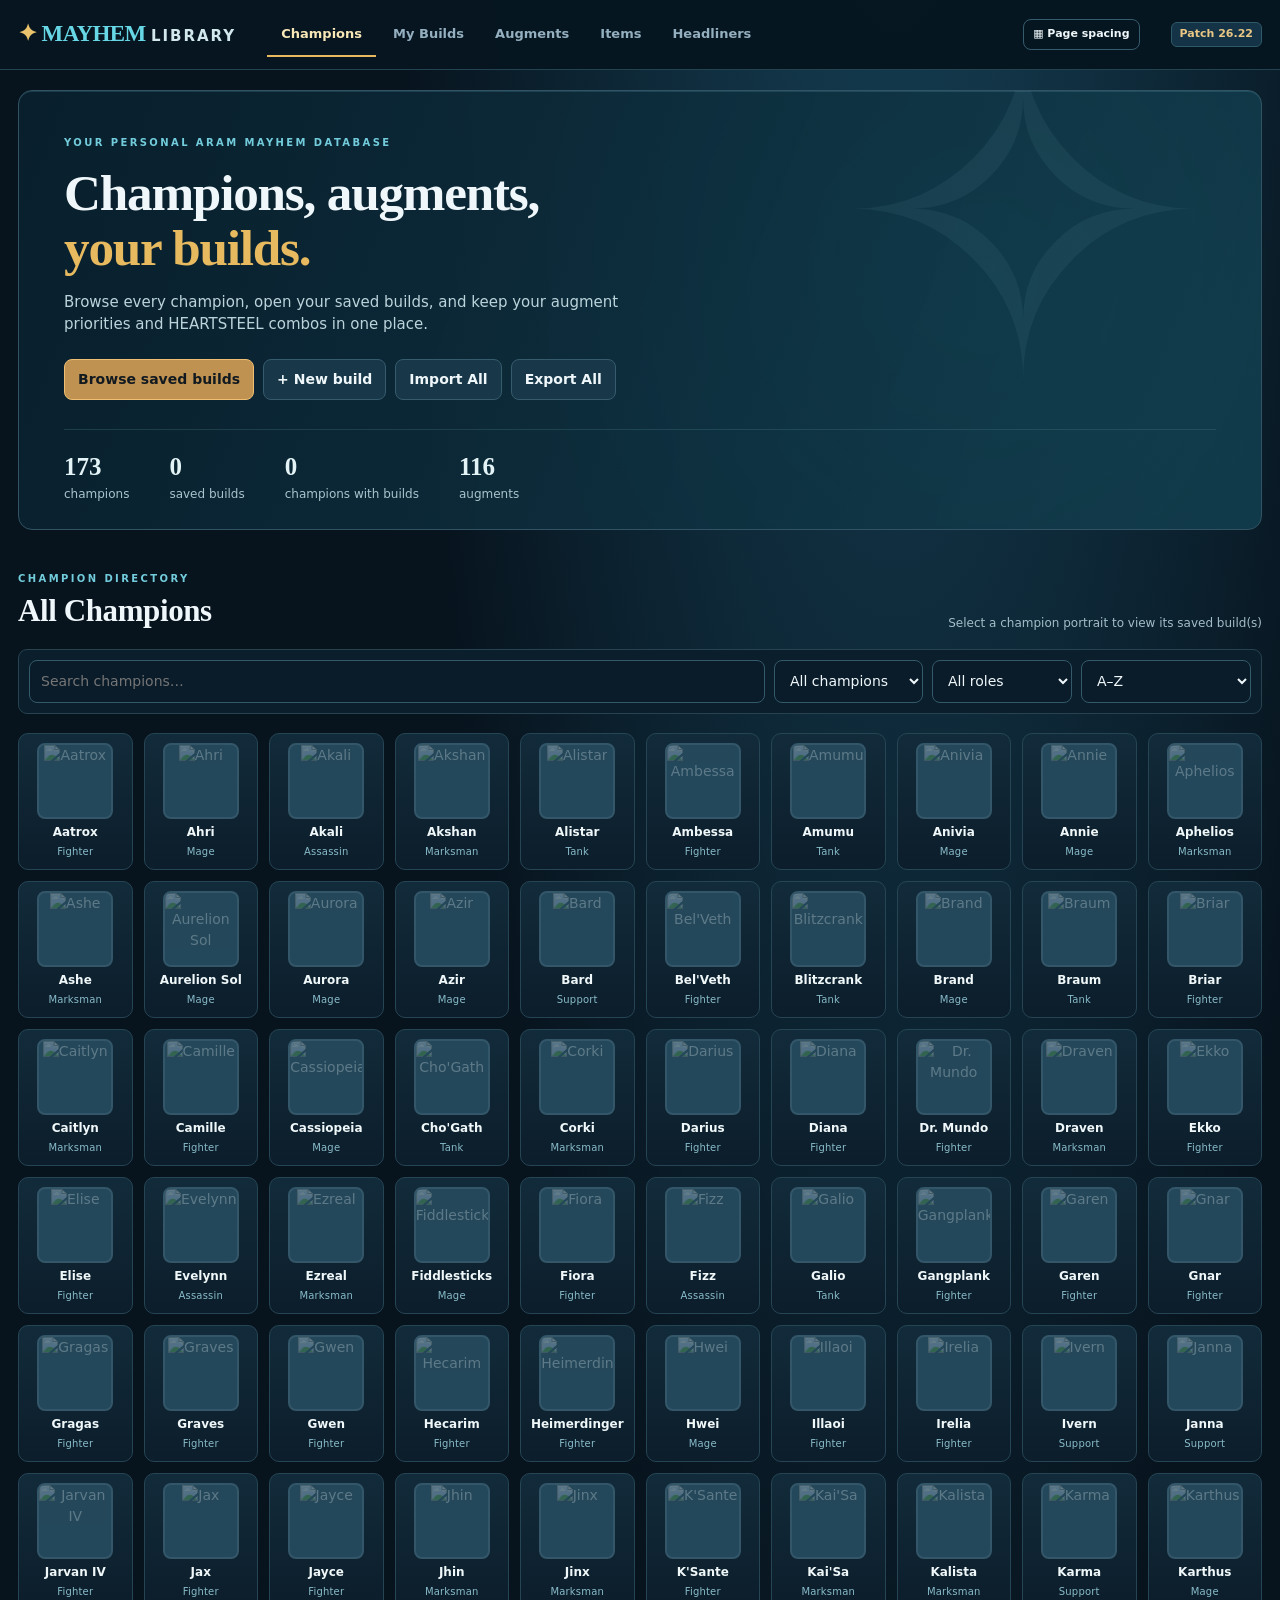
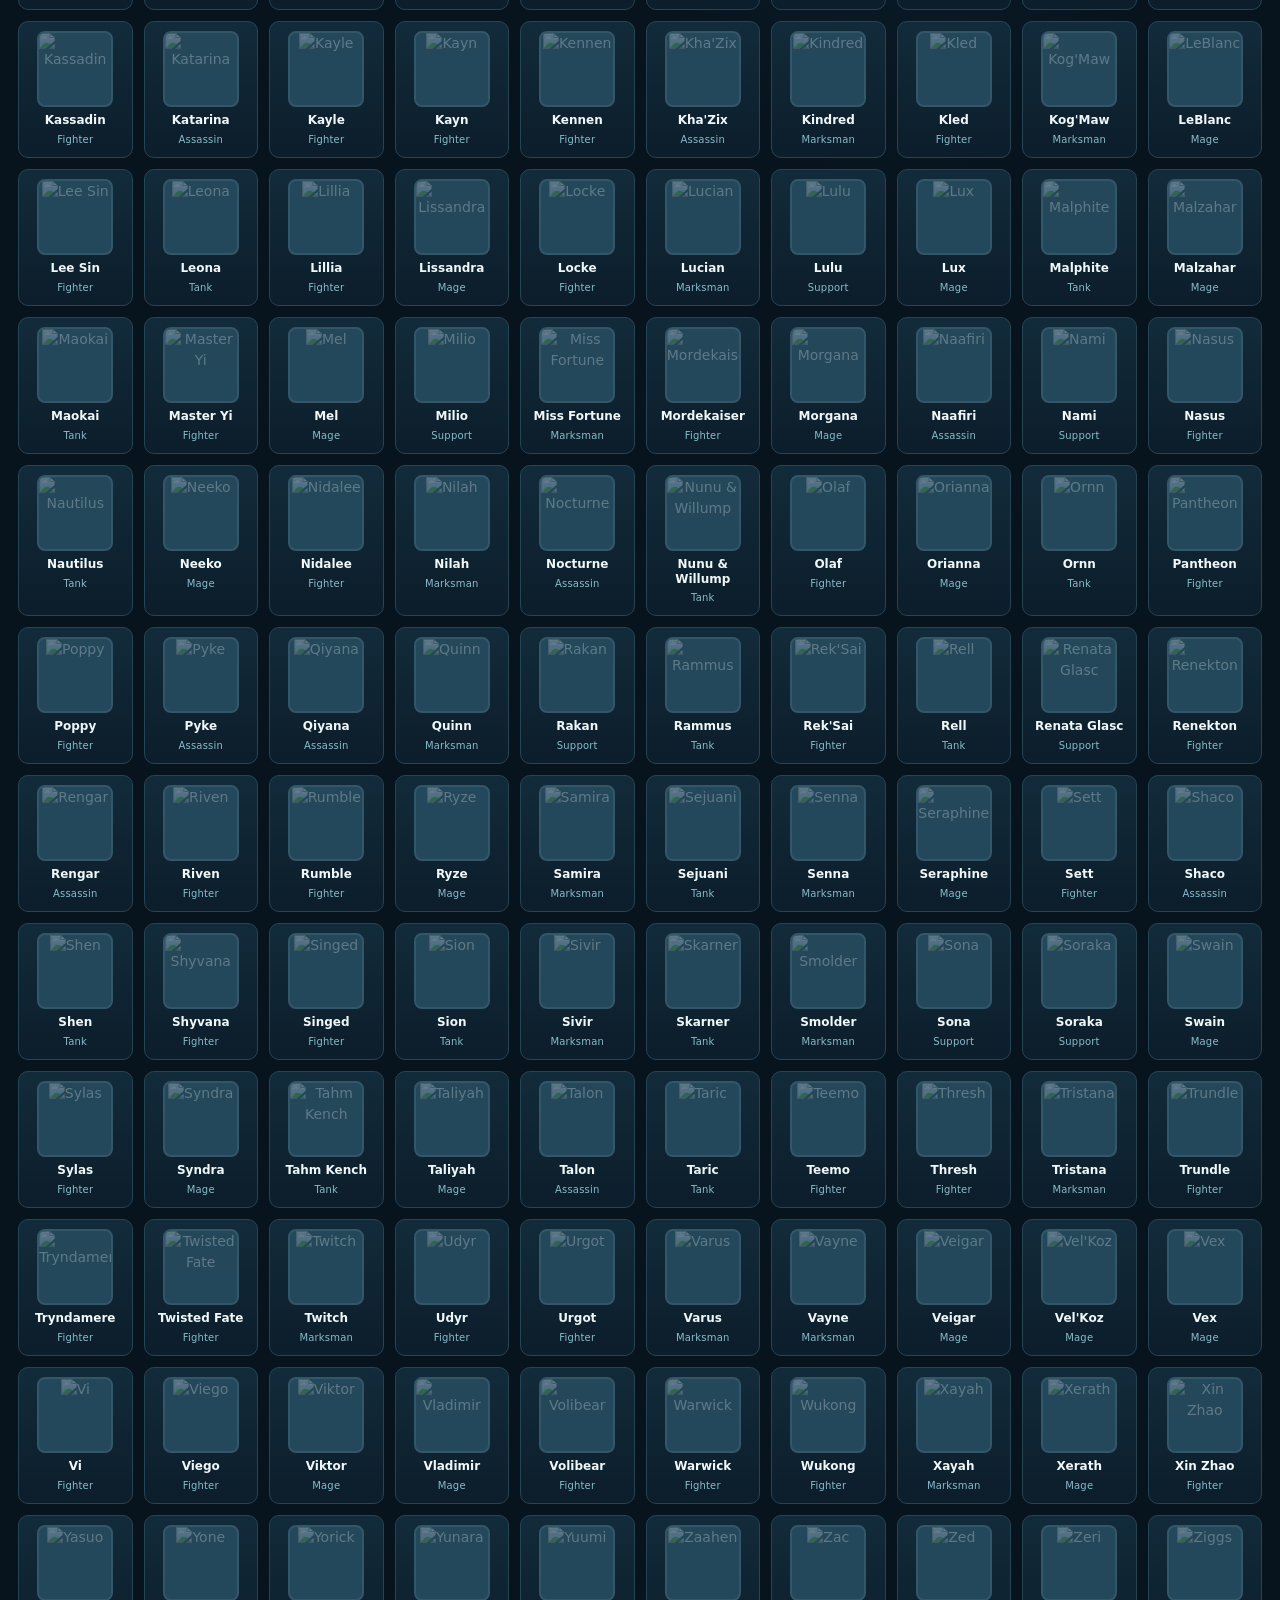
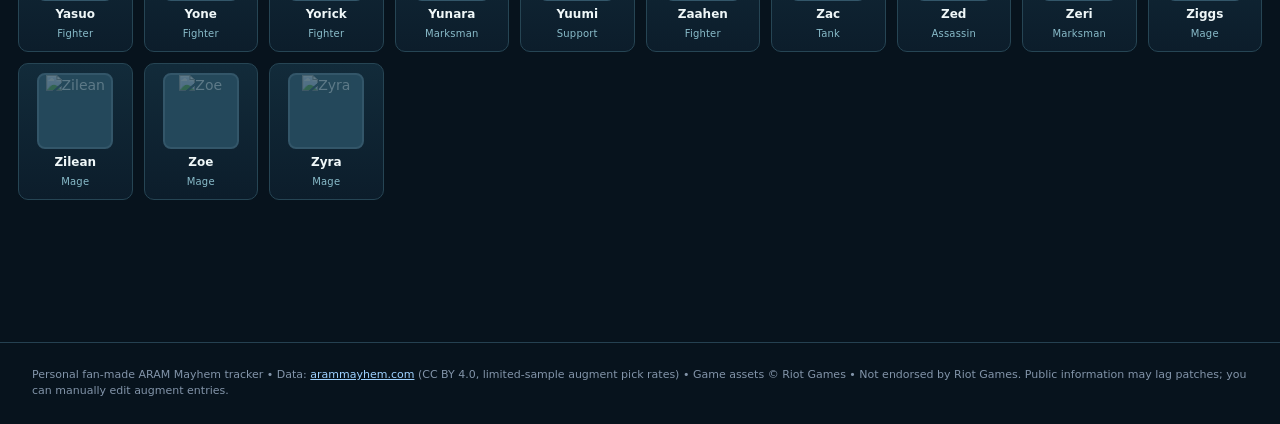
==== index.html @ 977618f9 "Add files via upload" ====
<!doctype html><html lang="en"><head><meta charset="utf-8"><meta name="viewport" content="width=device-width,initial-scale=1"><title>Mayhem Library — Champions & Personal Builds</title><link rel="stylesheet" href="styles.css"></head><body><header><div class="brand">✦ <i>MAYHEM</i> <span>LIBRARY</span></div><nav class="topnav"><button data-view="home" class="active">Champions</button><button data-view="library">My Builds</button><button data-view="augments">Augments</button><button data-view="items">Items</button><button data-view="headliners">Headliners</button></nav><div class="spacer"></div><button class="btn ghost site-spacing-btn" id="siteSpacingToggle" type="button">▦ Page spacing</button><span class="tag" id="patchTag">Patch 26.22</span></header><section id="legendaryGuide" class="legendary-guide" aria-label="Weapon of Destiny quick reference"><div class="guide-title">✦ Weapon of Destiny</div><div class="legendary-guide-contents"><p class="guide-intro">Quick reference for your first Legendary item</p><table class="legendary-table"><thead><tr><th>Champion type</th><th>First Legendary</th></tr></thead><tbody><tr><td>Fighters / Assassins</td><td>Endless Hunger</td></tr><tr><td>ADCs</td><td>Blade of the Ruined King</td></tr><tr><td>Mages</td><td>Stormsurge</td></tr><tr><td>Tanks</td><td>Heartsteel</td></tr><tr><td>Enchanters</td><td>Dawncore</td></tr></tbody></table></div></section><div class="layout"><aside><div class="row between"><strong>My builds</strong><button class="btn primary smallbtn" id="createBtn">+ New</button></div><div style="margin-top:12px"><input id="sideSearch" placeholder="Search builds..." aria-label="Search builds"></div><div id="sidebarList" class="side-builds"></div><hr class="divider"><div class="side-title">Your data</div><div class="row"><button class="btn smallbtn" id="exportBtn">Export</button><button class="btn smallbtn" id="importBtn">Import</button><input type="file" id="importFile" accept="application/json,.json" hidden></div><p class="hint">Saved in this browser. Export regularly to back up your builds and custom data.</p><div class="side-title">Public data</div><button class="btn smallbtn" id="refreshBtn">↻ Refresh database</button><p class="status" id="dataStatus">Loading data…</p></aside><main class="main"><div id="content"></div></main></div><footer>Personal fan-made ARAM Mayhem tracker • Data: <a href="https://arammayhem.com/data/" target="_blank" rel="noopener">arammayhem.com</a> (CC BY 4.0, limited-sample augment pick rates) • Game assets © Riot Games • Not endorsed by Riot Games. Public information may lag patches; you can manually edit augment entries.</footer><div class="toast" id="toast" role="status"></div>
<script id="mayhemDetailPack" type="application/json">{"patch":"26.22","source":"https://arammayhem.com/augments/","augments":{"windspeakers-blessing":{"description":"Your or allies' heals and shields on yourself, or your heals and shields on allies, grant the target 30 to 60 bonus armor and bonus magic resistance for 3 seconds.","image":"https://arammayhem.com/augments/Windspeaker%27s_Blessing_mayhem_augment.webp","captured":"2026-11-11"}}}</script>
<script defer src="app.js"></script><div id="detailHost"></div></body></html>
---- styles.css ----
:root{color-scheme:dark;}*{box-sizing:border-box;}body{margin:0;font:14px/1.5 system-ui,-apple-system,Segoe UI,sans-serif;color:var(--fg);}button,input,select,textarea{font:inherit;}button{cursor:pointer;color:inherit;}a{color:#9dd1ff;}header{display:flex;align-items:center;position:sticky;top:0;}.brand i{font-style:normal;}.topnav{display:flex;}.topnav button{background:transparent;border:0;color:var(--muted);font-weight:650;}.spacer{flex:1;}.small{color:var(--muted);font-size:12px;}.tag{display:inline-flex;border:1px solid #41516a;border-radius:6px;padding:3px 8px;font-size:11px;font-weight:750;}.layout{display:grid;grid-template-columns:285px minmax(0,1fr);max-width:1600px;margin:auto;min-height:calc(100vh - 64px);}aside{border-right:1px solid var(--line);padding:24px 15px;background:#10172270;}.main{padding:26px 32px 90px;min-width:0;}.row{display:flex;align-items:center;gap:10px;flex-wrap:wrap;}.between{justify-content:space-between;}.panel{border:1px solid var(--line);border-radius:12px;padding:20px;margin:0 0 16px;}.panel h2{font-size:16px;margin:0 0 14px;}.panel h3{margin:0 0 10px;font-size:14px;}.muted{color:var(--muted);}.btn{border:1px solid #435269;border-radius:8px;padding:9px 13px;font-weight:700;white-space:nowrap;}.btn.ghost{background:transparent;}.btn.danger{border-color:#7c4651;color:#ffb9bf;}.btn.smallbtn{padding:5px 9px;font-size:12px;}input,select,textarea{width:100%;border:1px solid #37475b;border-radius:8px;color:var(--fg);padding:10px 11px;outline:0;}input:focus,textarea:focus,select:focus{border-color:#d5ab68;}textarea{min-height:100px;resize:vertical;}label{display:block;color:#c6d3e3;font-size:12px;font-weight:700;margin-bottom:6px;}.field{margin-bottom:14px;}.hint{font-size:12px;color:var(--muted);}.side-title{color:var(--muted);text-transform:uppercase;letter-spacing:1.1px;font-size:10px;font-weight:850;margin:20px 9px 9px;}.buildrow{display:flex;align-items:center;gap:10px;width:100%;text-align:left;background:transparent;border:1px solid transparent;border-radius:8px;padding:8px;color:var(--fg);margin:3px 0;}.buildrow:hover{background:#1c2838;}.buildrow.active{border-color:#56657a;background:#233247;}.avatar{height:40px;width:40px;border:1px solid #4a5970;border-radius:8px;object-fit:cover;background:#273448;}.avatar.large{width:78px;height:78px;}.buildrow .name{font-weight:750;line-height:1.15;}.buildrow .sub{font-size:11px;color:var(--muted);}.empty{padding:35px;text-align:center;color:var(--muted);border:1px dashed #45556a;border-radius:9px;}.hero{display:flex;gap:18px;align-items:center;margin-bottom:23px;}.hero h1{font-size:27px;line-height:1.15;margin:2px 0 4px;letter-spacing:-.8px;}.hero p{margin:0;color:var(--muted);}.picker{display:flex;gap:10px;flex-wrap:wrap;align-items:center;}.picker input{flex:1;min-width:160px;}.picker select{max-width:160px;}.catalog{display:grid;gap:8px;max-height:460px;overflow:auto;padding:4px;}.augcard{border:1px solid #334357;border-radius:9px;padding:10px;text-align:left;display:flex;gap:9px;align-items:center;}.augcard.selected{border-color:#ddb265;background:#2d2b2a;}.augsymbol{border-radius:7px;display:grid;place-items:center;font-size:15px;font-weight:850;border:1px solid #ffffff26;}.augname{font-size:12px;font-weight:750;line-height:1.22;}.rarity{font-size:10px;font-weight:750;text-transform:uppercase;letter-spacing:.4px;}.rarity.gold{color:var(--gold);}.rarity.silver{color:#bac7d8;}.rarity.prismatic{color:var(--purple);}.grid2{display:grid;grid-template-columns:1fr 1fr;gap:12px;}.itemcatalog{display:grid;gap:8px;overflow:auto;}.itemoption{display:flex;gap:8px;align-items:center;background:#202d3f;border:1px solid #394a60;padding:5px;border-radius:7px;text-align:left;font-size:11px;}.itemoption img{width:35px;height:35px;border-radius:5px;}.bandgrid{display:grid;grid-template-columns:repeat(4,minmax(0,1fr));gap:10px;}.band{border:1px solid #3e4b63;border-radius:9px;padding:13px;background:#1b2738;text-align:left;min-height:111px;}.band strong{display:block;font-size:14px;margin-bottom:4px;}.band p{font-size:11px;color:var(--muted);margin:0;}.band.selected{border-color:var(--gold);background:#302f2b;}.status{font-size:12px;color:var(--muted);margin:8px 0;}.section-head{display:flex;justify-content:space-between;align-items:center;gap:10px;flex-wrap:wrap;margin:0 0 15px;}.section-head h1{font-size:24px;margin:0;}.srctext{margin:0 0 14px;color:var(--muted);font-size:12px;}.divider{border:0;border-top:1px solid var(--line);margin:17px 0;}.toast{position:fixed;bottom:22px;right:22px;background:#314a3c;border:1px solid #6ca98b;color:#e4ffed;padding:12px 16px;border-radius:10px;z-index:40;box-shadow:0 10px 28px #0008;display:none;}.banner{border:1px solid #7a6344;background:#2e281f;padding:12px 14px;border-radius:9px;color:#ecd5a6;margin-bottom:16px;}.stats{display:flex;gap:10px;flex-wrap:wrap;}.stat{background:#192536;border:1px solid var(--line);border-radius:9px;padding:11px 14px;min-width:100px;}.stat strong{display:block;font-size:19px;}.stat span{font-size:11px;color:var(--muted);}.hidden{display:none!important;}footer{padding:24px 32px;color:#8294a9;font-size:11px;border-top:1px solid var(--line);}@media(max-width:960px){.layout{grid-template-columns:1fr;}aside{border-right:0;border-bottom:1px solid var(--line);padding:13px;}.main{padding:20px 14px;}.bandgrid{grid-template-columns:repeat(2,1fr);}header{padding:0 12px;gap:10px;}.topnav button{padding:7px 8px;}.brand{font-size:15px;}.side-builds{display:flex;overflow:auto;gap:8px;}.buildrow{min-width:160px;}.hero h1{font-size:23px;}}@media(max-width:500px){.bandgrid{grid-template-columns:1fr;}.grid2{grid-template-columns:1fr;}.topnav{font-size:11px;}.tag{display:none;}.catalog{grid-template-columns:1fr 1fr;}.augcard{min-height:65px;padding:6px;}.augsymbol{width:30px;min-width:30px;height:30px;}.augname{font-size:11px;}}

.augcard{position:relative;min-width:0;transition:border-color .12s,background .12s;}.augcard .augsymbol{flex-shrink:0;}.augsymbol{overflow:hidden;position:relative;}.augsymbol img{width:100%;height:100%;object-fit:cover;display:block;}.augsymbol.no-art .fallback{display:grid;place-items:center;width:100%;height:100%;}.augcard .augname{font-size:13px;}.augcard .summary{color:#aab9ca;font-size:11px;display:block;line-height:1.35;margin-top:4px;max-height:2.7em;overflow:hidden;}.augcard .item-meta{display:flex;align-items:center;gap:7px;flex-wrap:wrap;margin-top:5px;}.augcard .info-hint{margin-left:auto;font-size:12px;color:#9bc6e6;}.catalog{grid-template-columns:repeat(auto-fill,minmax(236px,1fr));}.augcard{min-height:94px;}.augsymbol{width:52px;height:52px;min-width:52px;}.detail-overlay{position:fixed;inset:0;background:#020610ca;z-index:80;display:flex;justify-content:center;align-items:center;padding:18px;}.detail-dialog{width:min(100%,590px);max-height:min(88vh,850px);overflow:auto;background:#172333;border:1px solid #4a5e76;border-radius:14px;box-shadow:0 25px 80px #000a;padding:22px;}.detail-head{display:flex;gap:16px;align-items:center;}.detail-head .augsymbol{width:80px;height:80px;min-width:80px;border-radius:10px;}.detail-title{font-size:23px;font-weight:800;line-height:1.15;}.detail-desc{white-space:pre-line;color:#e0e8f2;line-height:1.65;font-size:14px;margin:20px 0;}.detail-actions{display:flex;gap:8px;flex-wrap:wrap;}.detail-actions button{flex:1;min-width:110px;}.detail-actions button.active{outline:2px solid #edbc5d;}.detail-footer{font-size:12px;color:#a7b6c9;padding-top:13px;border-top:1px solid #354558;margin-top:15px;}.detail-close{margin-left:auto;background:transparent;border:1px solid #536478;border-radius:7px;padding:4px 11px;align-self:flex-start;}.itemoption{cursor:pointer;}.item-detail-art{width:76px;height:76px;object-fit:cover;border-radius:10px;border:1px solid #536478;}.creditline{line-height:1.65;}
@media(max-width:550px){.catalog{grid-template-columns:1fr;}.detail-dialog{padding:16px;}.detail-head .augsymbol{width:65px;height:65px;min-width:65px;}.detail-title{font-size:20px;}.detail-actions button{min-width:110px;}}

.sticker-pair{display:flex;align-items:center;gap:9px;background:#192638;border:1px solid #3c4965;border-radius:9px;padding:9px 10px;min-width:0;}
.sticker-pair .pair-text{min-width:0;flex:1;}.sticker-pair .pair-title{font-weight:750;font-size:12px;overflow-wrap:anywhere;}.sticker-pair .pair-effect{font-size:11px;color:#c5b3f2;}
.sticker-pair img.member{width:37px;height:37px;border:1px solid #866da7;border-radius:8px;background:#352d46;object-fit:cover;}
.sticker-pairs{display:grid;grid-template-columns:repeat(auto-fit,minmax(260px,1fr));gap:9px;margin-top:14px;}

.detail-stickers{margin-top:15px;padding:13px;border-radius:9px;border:1px solid #665077;background:#282238;}.detail-stickers label{color:#ead5fa;}
.detail-stickers select{margin:7px 0;}.detail-stickers .hint{line-height:1.4;}
.itemoption{min-height:52px;}.itemoption .item-option-text{min-width:0;display:block;}.itemoption strong{display:block;font-weight:700;font-size:12px;}.itemoption small{display:block;color:#a8b7ca;font-size:10px;}
.item-status{font-size:12px;color:#9eb7ce;margin:0 0 12px;}
.itemcatalog{grid-template-columns:repeat(auto-fill,minmax(180px,1fr));}
@media(max-width:680px){.sticker-pairs{grid-template-columns:1fr;}}

:root{--bg:#07131d;--panel:#0c1e2c;--panel2:#132a3b;--line:#254151;--fg:#eff7fa;--muted:#94afbf;--gold:#e7ba60;--blue:#6cd6e8;--purple:#caa2f4;--green:#73d7b9;}
body{background:radial-gradient(ellipse at 70% -15%,#17445a 0%,transparent 41%),#07131d;font-family:Inter,system-ui,-apple-system,Segoe UI,Arial,sans-serif;}
header{height:70px;background:rgba(7,22,33,.97);border-bottom:1px solid #244350;padding:0 18px;gap:31px;z-index:10;}
.brand{font-family:Georgia,"Times New Roman",serif;font-weight:800;letter-spacing:-.6px;font-size:23px;white-space:nowrap;color:#eac36c;}.brand i{color:#67d7e6;}.brand span{font-size:15px;letter-spacing:2px;color:#d2e8ed;font-family:system-ui,sans-serif;font-weight:650;}
.topnav{gap:3px;flex-wrap:nowrap;}.topnav button{font-size:13px;border-radius:0;padding:12px 14px;border-bottom:2px solid transparent;}.topnav button.active{background:transparent;border-bottom-color:var(--gold);color:#f8e7b7;}.topnav button:hover{color:#fff;background:#173344;}
.panel{background:linear-gradient(145deg,#102738,#0a1a27);border-color:#274353;}.btn{border-color:#365b6c;background:#183849;}.btn:hover{background:#24516a;}.btn.primary{background:#bf9252;border-color:#efbe72;color:#121a20;}.btn.primary:hover{background:#dfae68;}.tag{background:#143346;border-color:#2e5968;color:#eac785;}
.index-mode .layout{display:block;width:100%;max-width:none;margin:0;}.index-mode aside{display:none;}.index-mode .main{padding:20px 18px 100px;}.index-mode .main .panel{padding:23px;}.main{padding-top:24px;}
.home-banner{position:relative;overflow:hidden;border:1px solid #315363;border-radius:14px;padding:40px 45px 26px;background:linear-gradient(111deg,rgba(9,31,45,.96),rgba(17,58,74,.9)),radial-gradient(circle at 78% 43%,#178299,transparent 48%);box-shadow:inset 0 1px #80d9ee24;margin-bottom:37px;}
.home-banner:after{content:"✧";position:absolute;right:4%;top:-95px;font-size:450px;font-family:Georgia,serif;line-height:1;color:#91d3df11;pointer-events:none;}
.overline{font-size:10px;letter-spacing:2.4px;font-weight:850;color:#72ccdc;}.home-banner h1{font:700 clamp(34px,4vw,60px)/1.07 Georgia,serif;margin:14px 0 15px;letter-spacing:-1.2px;}.home-banner h1 em{font-style:normal;color:var(--gold);}.home-banner p{max-width:610px;color:#bbd3da;font-size:15px;margin:0 0 23px;}.banner-actions{display:flex;gap:9px;flex-wrap:wrap;margin:0 0 29px;}.home-summary{display:flex;gap:40px;flex-wrap:wrap;position:relative;z-index:1;border-top:1px solid #4b7a864d;padding-top:18px;}.home-summary span{font-size:12px;color:#a9c4cd;}.home-summary strong{display:block;font-size:25px;color:#e4f4f6;font-family:Georgia,serif;font-weight:750;}
.hub-title{display:flex;align-items:end;justify-content:space-between;gap:12px;flex-wrap:wrap;margin:0 0 14px;}.hub-title h1,.hub-title h2{font:700 31px/1.15 Georgia,serif;letter-spacing:-.4px;margin:5px 0 3px;}.hub-section{margin-bottom:42px;}
.champion-toolbar{display:flex;gap:9px;flex-wrap:wrap;margin:17px 0 19px;background:#0a1e2b;border:1px solid #274250;border-radius:9px;padding:10px;}.champion-toolbar input{flex:1 1 260px;}.champion-toolbar select{width:auto;min-width:140px;}.champion-grid{display:grid;grid-template-columns:repeat(auto-fill,minmax(110px,1fr));gap:11px;}
.champion-tile{position:relative;text-align:center;background:linear-gradient(180deg,#122b3a,#0c1d2b);border:1px solid #264554;border-radius:10px;padding:9px 7px 10px;display:flex;align-items:center;flex-direction:column;gap:2px;min-width:0;transition:border-color .14s,transform .14s,background .14s;}
.champion-tile:hover{border-color:#d6b067;background:#15364a;transform:translateY(-2px);}.champion-tile.has-build{border-color:#a98749;box-shadow:inset 0 0 0 1px #c5963833;}
.champion-thumb{display:block;width:76px;height:76px;position:relative;margin-bottom:4px;overflow:hidden;border:2px solid #335669;border-radius:8px;background:#24485b;}.champion-thumb img{width:100%;height:100%;object-fit:cover;}.champion-tile.has-build .champion-thumb{border-color:var(--gold);}.champion-name{font-weight:800;font-size:12px;line-height:1.3;color:#eff7f8;white-space:normal;min-height:17px;}.champ-role{font-size:10px;color:#89bcca;letter-spacing:.2px;}.saved-count{font-size:9px;color:#f8dc96;letter-spacing:.5px;font-weight:800;line-height:1.1;margin-top:3px;}
.saved-build-grid{display:grid;gap:13px;margin-top:16px;}.saved-build-card{display:block;text-align:left;border:1px solid #2f4b5b;border-radius:12px;background:linear-gradient(155deg,#133042,#0a1b2a);padding:16px;min-width:0;box-shadow:inset 0 1px #ffffff08;}.saved-build-card:hover{border-color:#cfa35d;background:#173b4b;}.saved-build-header{display:flex;gap:13px;align-items:center;}.saved-build-portrait{width:76px;height:76px;border:1px solid #af8958;border-radius:8px;object-fit:cover;background:#163647;}.saved-champ{font:700 20px/1.1 Georgia,serif;color:#f7f9fb;}.saved-title{font-weight:700;color:#e1c58a;font-size:13px;margin-top:5px;}.role-line{font-size:11px;color:#94c4d1;margin-top:2px;}.role-line span{padding:0 4px;color:#6c8b9a;}.card-arrow{margin-left:auto;align-self:flex-start;font-size:18px;color:#a2cbd7;}.saved-build-items{display:flex;gap:7px;align-items:center;min-height:51px;}.card-item{width:34px;height:34px;object-fit:cover;border:1px solid #426279;border-radius:5px;}.saved-build-footer{border-top:1px solid #314b5a;display:flex;justify-content:space-between;align-items:center;gap:10px;}
.champion-detail-hero{display:flex;align-items:center;gap:21px;flex-wrap:wrap;background:linear-gradient(90deg,#143445,#0b2231);border:1px solid #2c5464;border-radius:12px;padding:22px;margin-bottom:18px;}.champion-detail-hero>img{height:105px;width:105px;border:2px solid #b9914b;border-radius:8px;object-fit:cover;}.champion-detail-hero>div{flex:1;min-width:185px;}.champion-detail-hero h1{font:700 37px Georgia,serif;margin:5px 0 9px;}.champion-detail-hero p{margin:9px 0 0;}.back-button{margin:0 0 13px;}
.editor-back{display:flex;gap:10px;margin-bottom:16px;}.hero h1{font-family:Georgia,serif;}.item-status,.srctext{color:#a8c3cc;}.augcard{background:#112d3e;border-color:#34576a;}.augcard:hover{border-color:var(--gold);}.augsymbol{background:linear-gradient(140deg,#1d5161,#163242);color:#83d4d9;}.augsymbol.prismatic{background:linear-gradient(150deg,#4a2967,#253855);color:#d6adff;}.augsymbol.gold{background:linear-gradient(150deg,#765327,#3e3125);color:#e9c36d;}.augsymbol.silver{background:linear-gradient(150deg,#3b5d6a,#28424d);color:#d5e4eb;}.augsymbol .fallback{display:none;}.augsymbol img{position:absolute;inset:0;}.augsymbol.no-art img{display:none;}.augsymbol svg{width:72%;height:72%;}
.itemcatalog{max-height:430px;}.standalone-items .itemcatalog{max-height:none;display:grid;grid-template-columns:repeat(auto-fill,minmax(185px,1fr));gap:9px;}.standalone-items .itemoption{min-height:63px;background:#153042;}.standalone-items .itemoption img{height:43px;width:43px;}
#itemCatalog .itemoption:hover{border-color:#d1aa68;}.item-option-text small{display:block;font-size:10px;color:#9bafba;}.small,.muted{color:#a3bdc8;}input,select,textarea{background:#0a1c2a;border-color:#33596b;}input:focus,select:focus,textarea:focus{border-color:#e0b66f;}
@media(max-width:860px){header{height:auto;min-height:65px;flex-wrap:wrap;padding:11px 13px;gap:10px;}.brand{font-size:20px;}.brand span{font-size:12px;}.topnav{width:100%;overflow:auto;order:3;}.topnav button{white-space:nowrap;}.index-mode .main{padding:16px 13px 60px;}.home-banner{padding:28px 21px 22px;}.home-summary{gap:20px;}.champion-grid{grid-template-columns:repeat(auto-fill,minmax(94px,1fr));gap:8px;}.champion-thumb{width:65px;height:65px;}.champion-tile{padding:8px 5px;}.champion-toolbar select{flex:1 1 115px;min-width:0;}.champion-detail-hero>button{width:100%;}}
@media(max-width:520px){.home-banner h1{font-size:38px;}.saved-build-grid{grid-template-columns:1fr;}.champion-grid{grid-template-columns:repeat(3,minmax(0,1fr));}.home-summary{display:grid;grid-template-columns:repeat(2,1fr);gap:12px;}.hub-title h1,.hub-title h2{font-size:25px;}.champion-toolbar input{flex-basis:100%;}.standalone-items .itemcatalog{grid-template-columns:repeat(2,minmax(0,1fr));}.brand{font-size:18px;}}

.item-picture{position:relative;display:grid;place-items:center;flex:0 0 37px;height:37px;border-radius:6px;background:linear-gradient(140deg,#1d5466,#203041);color:#70bfcf;overflow:hidden;}.item-picture>svg{width:65%;height:65%;opacity:.75;}.item-picture>img{position:absolute;inset:0;width:100%;height:100%;object-fit:cover;}.standalone-items .item-picture{flex-basis:43px;height:43px;}

/* Genuine augment art from the game / ARAMMayhem only. An absent icon is labeled instead of illustrated. */
.augsymbol.no-art{background:#14242f;border:1px dashed #587185;color:#8ca5b6;}
.augsymbol .no-icon-text{font:800 9px/1.15 system-ui,sans-serif;letter-spacing:1.1px;text-align:center;color:#96aebc;display:block;}
.detail-head .augsymbol .no-icon-text{font-size:12px;line-height:1.3;}

.augsymbol:not(.no-art) > .fallback{display:none;}
.augsymbol.no-art > .fallback{display:grid;place-items:center;width:100%;height:100%;}

@media(max-width:520px){.hero{display:grid;grid-template-columns:78px minmax(0,1fr);gap:10px;}.hero>img{grid-column:1;grid-row:1;}.hero>div{grid-column:2;grid-row:1;min-width:0;}.hero>button{width:100%;min-width:0;white-space:normal;padding:8px 5px;}.hero>button#duplicateBuild{grid-column:1;grid-row:2;}.hero>button#deleteBuild{grid-column:2;grid-row:2;}.hero h1{font-size:22px;overflow-wrap:anywhere;}.hero .tag{display:inline-flex;}}

.drag-grip{display:grid;place-items:center;color:#94b8c8;font-size:19px;cursor:grab;padding:0 2px;align-self:stretch;user-select:none;}
.items-selected{display:grid;grid-template-columns:repeat(2,minmax(0,1fr));gap:10px;}
.item-bucket{min-width:0;background:#071c2a;border:1px dashed #356072;border-radius:9px;padding:10px;min-height:95px;transition:background .14s,border-color .14s;}
.item-bucket.unsorted{grid-column:1 / -1;min-height:83px;background:#132637;}
.item-bucket.drop-ready,.combo-row.drop-ready{border-color:#e8c47c;background:#244654;}
.bucket-head{display:flex;justify-content:space-between;align-items:center;gap:8px;margin-bottom:8px;}.bucket-head strong{font-size:12px;color:#e0edf0;}.drop-hint{color:#779aad;font-size:11px;align-self:center;}
.chosen-item{position:relative;display:flex;gap:7px;align-items:center;border:1px solid #375b6c;background:#133449;border-radius:7px;padding:6px 19px 6px 6px;min-width:0;max-width:210px;cursor:grab;}
.chosen-item:active,.combo-aug:active{cursor:grabbing;}.chosen-item.dragging,.combo-aug.dragging{opacity:.38;}
.chosen-item img{width:38px;height:38px;border:1px solid #567080;border-radius:5px;object-fit:cover;flex:none;cursor:pointer;}
.item-chip-info{min-width:0;}.item-chip-info>span{display:block;overflow:hidden;text-overflow:ellipsis;white-space:nowrap;font-size:11px;font-weight:750;}.item-move-select{padding:1px 15px 1px 3px;font-size:10px;line-height:1.1;max-width:115px;width:auto;border-radius:4px;background:#0b2230;color:#b5d4df;}.chosen-item>.x{position:absolute;right:3px;top:3px;border:0;background:transparent;color:#eaa0a9;font-size:16px;line-height:1;}
.collapsible-picker{padding-top:4px;}.collapsible-picker .picker{margin-bottom:9px;}
.combo-stack{display:flex;flex-direction:column;gap:10px;}.combo-row{border:1px solid #315567;background:#0b2231;border-radius:11px;padding:12px;min-height:90px;}.combo-row.active{border-color:#b89657;}.combo-titlebar{display:flex;align-items:center;flex-wrap:wrap;margin-bottom:11px;}.combo-number{display:grid;place-items:center;background:#a37d46;color:#0c1e2c;border-radius:50%;width:23px;height:23px;font-size:12px;font-weight:850;flex:none;}.combo-name{max-width:280px;flex:1;min-width:105px;font-weight:750;padding:6px 9px;}.combo-picks{display:flex;gap:8px;flex-wrap:wrap;min-height:39px;}
.combo-aug{display:flex;gap:6px;padding:5px;background:#12384b;border:1px solid #416478;border-radius:8px;cursor:grab;}.combo-aug .augsymbol{width:39px;height:39px;min-width:39px;}.combo-aug-text{flex:1;}.combo-aug-text strong{display:block;font-size:11px;white-space:nowrap;overflow:hidden;text-overflow:ellipsis;}.combo-aug-text .rarity{font-size:9px;}.combo-aug-text small{display:block;color:#e4b3ef;font-size:10px;}.combo-aug>button{background:none;border:0;padding:2px;color:#a5c8d5;}.combo-aug>button:last-child{color:#e7a6af;}

.pentakill-grid{display:grid;grid-template-columns:repeat(2,minmax(0,1fr));gap:12px;}.pentakill-grid .field{margin:10px 0;}
.saved-build-grid{grid-template-columns:repeat(auto-fill,minmax(330px,1fr));}.saved-build-items{padding:10px 0 9px;}.saved-build-combos{border-top:1px solid #2d4b59;padding-top:10px;display:flex;flex-direction:column;gap:8px;}.saved-combo-name{display:block;color:#eac681;font-size:10px;font-weight:850;margin-bottom:4px;white-space:nowrap;overflow:hidden;text-overflow:ellipsis;}.saved-combo-picks{display:flex;flex-wrap:wrap;gap:5px;}.saved-augment{display:flex;align-items:center;gap:4px;min-width:0;max-width:48%;background:#1b394a;border:1px solid #3a5d70;border-radius:5px;padding:3px 5px 3px 3px;}.saved-augment .augsymbol{height:26px;min-width:26px;width:26px;}.saved-augment>span:last-child{font-size:10px;line-height:1.2;overflow:hidden;text-overflow:ellipsis;white-space:nowrap;}.saved-build-footer{margin-top:10px;padding-top:8px;font-size:10px;}.saved-band-tag{display:inline-block;font-size:9px;font-weight:850;color:#e9c991;border:1px solid #756347;border-radius:4px;padding:3px 5px;margin-right:4px;}
.detail-add-combo{background:#112a3a;padding:12px;border-radius:9px;border:1px solid #385568;margin:12px 0;}.detail-add-combo label{margin-bottom:7px;}.detail-add-combo .row{flex-wrap:nowrap;}.detail-add-combo select{min-width:0;flex:1;}.detail-add-combo .btn{flex:none;}
@media(max-width:700px){.items-selected{grid-template-columns:1fr;}.item-bucket.unsorted{grid-column:auto;}.pentakill-grid{grid-template-columns:1fr;}.saved-build-grid{grid-template-columns:1fr;}.saved-augment{max-width:100%;}.saved-build-header{gap:10px;}.detail-add-combo .row{flex-wrap:wrap;}.detail-add-combo .btn{width:100%;}}



.library-focus-toolbar{margin-bottom:9px;}
.library-focused-card{background:linear-gradient(140deg,#153747,#0a1f2e);border:1px solid #c7a15b;border-radius:13px;box-shadow:0 10px 35px #0003,inset 0 1px #f4da8a20;}

.focus-build-header{display:flex;gap:15px;align-items:center;min-width:0;}
.focus-build-header .saved-build-portrait{width:86px;height:86px;flex:none;}
.focus-build-heading{flex:1;min-width:0;}
.focus-build-heading h2{margin:2px 0 0;font:700 26px Georgia,serif;}
.focus-build-heading .saved-title{margin-top:3px;}
.focus-edit-arrow{border:1px solid #debc72;background:#bc9050;color:#101b25;border-radius:9px;padding:7px 12px;display:flex;align-items:center;flex-direction:column;gap:0;min-width:60px;font-size:23px;font-weight:800;line-height:1;}
.focus-edit-arrow span{font-size:11px;font-family:system-ui,sans-serif;margin-top:5px;}
.focus-edit-arrow:hover{background:#e0b370;}
.focus-edit-arrow:focus-visible, .library-compact-card:focus-visible{outline:3px solid #7be0f6;outline-offset:3px;}

.focus-section-label{font-size:11px;letter-spacing:1.1px;font-weight:800;color:#eac882;}
.focus-items{display:flex;flex-wrap:wrap;gap:17px;align-items:flex-start;}
.focus-item-group{min-width:0;}.focus-group-title{font-size:10px;display:block;margin-bottom:5px;color:#b2cbd4;font-weight:700;}
.focus-item-images{display:flex;gap:5px;flex-wrap:wrap;}.focus-item-image{height:37px;width:37px;object-fit:cover;border:1px solid #507084;border-radius:5px;}

.focus-combo-col{background:#0a2534;border:1px solid #355b6b;border-radius:9px;padding:11px;min-width:0;}
.focus-combo-col h3{font-size:12px;color:#f0d18b;border-bottom:1px solid #345160;padding-bottom:8px;margin:0 0 9px;overflow-wrap:anywhere;}
.focus-aug-list{display:flex;flex-direction:column;gap:6px;}
.focus-aug-row{display:flex;gap:8px;background:#16394a;border:1px solid #2c5266;border-radius:7px;padding:6px;min-width:0;}
.focus-aug-row .augsymbol{width:38px;height:38px;min-width:38px;}
.focus-aug-text{min-width:0;}.focus-aug-text strong{display:block;font-size:11px;line-height:1.25;overflow-wrap:anywhere;}.focus-aug-text .rarity{display:block;font-size:9px;margin-top:2px;}.focus-aug-text small{font-size:10px;color:#e7c6ff;}
.focus-build-footer{display:flex;gap:10px;align-items:center;justify-content:space-between;border-top:1px solid #355767;flex-wrap:wrap;}
.library-other-builds{display:flex;flex-direction:column;gap:9px;}
.library-other-builds h2{font-size:13px;letter-spacing:.3px;color:#c1d5db;margin:4px 0 3px;}
.library-compact-card{display:flex;gap:10px;text-align:left;width:100%;min-width:0;background:#0e293a;border:1px solid #2d4d5e;border-radius:10px;color:var(--fg);}
.library-compact-card:hover{background:#17394b;border-color:#d2aa6c;}
.compact-portrait{width:53px;height:53px;border:1px solid #9e8356;border-radius:7px;object-fit:cover;flex:none;}
.compact-details{flex:1;min-width:0;}.compact-details>strong{display:block;font:700 17px/1.14 Georgia,serif;}.compact-subtitle{display:block;color:#e2c17c;font-size:11px;line-height:1.35;margin-top:3px;white-space:nowrap;overflow:hidden;text-overflow:ellipsis;}.compact-details .role-line{margin-top:2px;}

.compact-switch{font-size:17px;color:#8bb8c3;flex:none;}

#saveBuild{align-self:center;}
@media(max-width:930px){.library-focused-card{padding:14px;}.focus-edit-arrow{min-width:50px;}}
@media(max-width:700px){.library-other-builds{display:grid;grid-template-columns:repeat(2,minmax(0,1fr));gap:8px;}.library-other-builds h2{grid-column:1/-1;}}
@media(max-width:430px){.library-other-builds{grid-template-columns:1fr;}.focus-build-header .saved-build-portrait{width:65px;height:65px;}.focus-build-heading h2{font-size:21px;}.focus-edit-arrow{padding:7px 8px;}.focus-item-image{height:33px;width:33px;}.hero{grid-template-columns:78px minmax(0,1fr);}.hero>button#saveBuild{grid-column:1/-1;grid-row:2;}.hero>button#duplicateBuild{grid-column:1;grid-row:3;}.hero>button#deleteBuild{grid-column:2;grid-row:3;}}

.saved-build-grid{align-items:stretch;}

/* Distinguish verified game effects from general Arena tooltips. */
.aug-source-caption{color:#9dbcc8;font-size:11px;margin:2px 0 9px;}
.aug-meta-grid{display:grid;grid-template-columns:repeat(3,minmax(0,1fr));gap:8px;margin:16px 0 2px;}
.aug-meta-cell{padding:11px 10px;border:1px solid #355a6c;border-radius:8px;background:#0c2c3c;min-width:0;}
.aug-meta-cell .meta-label{display:block;font-size:10px;color:#9bb9c5;text-transform:uppercase;font-weight:700;letter-spacing:.5px;}
.aug-meta-cell strong{font-size:19px;color:#e5c074;display:block;line-height:1.25;margin-top:3px;}
.aug-meta-cell small{font-size:10px;color:#a6c6d1;}
.aug-effect-note{border-left:3px solid #967f55;padding:7px 11px;font-size:12px;color:#b3c7d1;background:#142c3b;border-radius:0 5px 5px 0;}
.aug-detail-link{display:inline-flex;align-items:center;gap:6px;font-weight:750;color:#edc479;}
.aug-database-count{font-size:12px;color:#abd0d8;margin:0 0 12px;}
#databaseCatalog .augcard{align-items:center;}
#databaseCatalog .augcard .summary{max-height:3em;}
@media(max-width:480px){.aug-meta-grid{grid-template-columns:repeat(3,minmax(0,1fr));}.aug-meta-cell{padding:9px 5px;}.aug-meta-cell strong{font-size:16px;}}

.library-focused-card[data-unfocus-build]{cursor:pointer;}
.library-focused-card[data-unfocus-build]:hover{border-color:#d2ac6a;box-shadow:inset 0 0 0 1px #d2ac6a2b;}
.library-focused-card[data-unfocus-build]:focus-visible{outline:2px solid #e7ba60;outline-offset:3px;}
.focus-edit-arrow{cursor:pointer;position:relative;z-index:2;}

.combo-aug{min-width:155px;max-width:330px;align-items:center;}
.combo-aug .drag-grip{flex:0 0 15px;font-size:19px;padding:0 1px;touch-action:none;}
.combo-aug .drag-grip:hover{color:#eac780;}
.combo-aug-text{min-width:0;}
.heartsteel-member{display:block;color:#eac2ff;font-size:10px;font-weight:800;line-height:1.35;margin-top:4px;}
.heartsteel-effect{display:block;color:#c6dbe6;font-size:10px;line-height:1.38;overflow-wrap:anywhere;margin-top:2px;}

.focus-aug-text .heartsteel-member{font-size:10px;margin-top:6px;}
.focus-aug-text .heartsteel-effect{font-size:11px;color:#cce1e7;}
@media(max-width:520px){.combo-aug{max-width:100%;}}

.editor-mode .main{padding-top:16px;}

.editor-mode .hero{margin-bottom:12px;}
.editor-mode .field{margin-bottom:8px;}
.editor-mode textarea{min-height:65px;}
.editor-mode .grid2{grid-template-columns:repeat(3,minmax(0,1fr));}
.editor-mode .items-selected{grid-template-columns:repeat(2,minmax(0,1fr));}
.editor-mode .item-bucket{min-height:65px;}
.editor-mode .item-bucket.unsorted{min-height:56px;}
.editor-mode .combo-row{min-height:62px;}

.editor-mode .bandgrid{grid-template-columns:repeat(4,minmax(0,1fr));gap:7px;}
.editor-mode .band{min-height:69px;padding:9px;}
.editor-mode .band p{display:-webkit-box;-webkit-box-orient:vertical;-webkit-line-clamp:2;overflow:hidden;line-height:1.35;}
.editor-mode .band strong{font-size:12px;margin-bottom:3px;}
@media(max-width:1100px){.editor-mode .grid2{grid-template-columns:repeat(2,minmax(0,1fr));}.editor-mode .bandgrid{grid-template-columns:repeat(2,minmax(0,1fr));}}
@media(max-width:680px){.editor-mode .grid2,.editor-mode .items-selected{grid-template-columns:1fr;}.editor-mode .item-bucket.unsorted{grid-column:auto;}.editor-mode .bandgrid{grid-template-columns:repeat(2,minmax(0,1fr));}}

.editor-detail-panel{max-width:950px;}
.editor-detail-panel .grid2{grid-template-columns:repeat(3,minmax(0,1fr));gap:9px;}
.editor-detail-panel .field{margin-bottom:3px;}
.editor-detail-panel .editor-intro{margin-top:9px;}
.editor-intro summary{cursor:pointer;font-size:12px;font-weight:700;color:#9dcbd8;}
.editor-intro textarea{margin-top:8px;min-height:60px;}
.editor-mode .combo-stack{display:flex;flex-direction:column;}
.editor-mode .combo-row{width:100%;min-width:0;}
.editor-mode .combo-picks{grid-template-columns:repeat(auto-fill,minmax(190px,1fr));}
.editor-mode .combo-aug{max-width:none;min-width:0;}
.combo-titlebar{gap:8px;}
.combo-titlebar .combo-name{max-width:225px;}
.combo-headliner-label{display:flex;align-items:center;gap:6px;color:#b6d2dc;font-size:11px;margin:0;}
.combo-headliner-label select{width:170px;max-width:100%;padding:6px 8px;font-size:12px;}
.combo-addon-title{display:block;color:#e8c47e;font-size:11px;font-weight:800;letter-spacing:.4px;margin-bottom:7px;}
.combo-stickers,.combo-pentakill{margin-top:10px;padding:10px;background:#142b3b;border:1px solid #3b5c6c;border-radius:8px;}
.combo-sticker-grid{display:grid;grid-template-columns:repeat(auto-fit,minmax(195px,1fr));gap:7px;}
.combo-sticker-item{display:block;margin:0;font-weight:650;}
.combo-sticker-item>span{font-size:11px;display:block;white-space:nowrap;overflow:hidden;text-overflow:ellipsis;}
.combo-sticker-item select{margin-top:3px;padding:6px 8px;font-size:11px;}
.combo-sticker-item small{display:block;margin-top:3px;color:#d7bdf6;font-size:10px;}
.combo-pentakill .field{margin:0;}.combo-pentakill .pentakill-grid{gap:8px;}
.combo-pentakill .hint{margin:7px 0 0;font-size:10px;}
.combo-headliner-mini{margin-left:7px;display:inline-flex;border:1px solid #a2824c;background:#372c23;color:#f1cb80;border-radius:6px;padding:2px 6px;font:750 10px/1.2 system-ui,sans-serif;vertical-align:middle;}
.focus-combo-col{align-self:start;cursor:default;}
.focus-combo-header{display:flex;flex-direction:column;gap:6px;margin-bottom:9px;}
.focus-combo-header h3{margin:0;padding-bottom:5px;}
.focus-combo-header .combo-headliner-label{justify-content:space-between;}
.focus-combo-header .combo-headliner-label select{width:145px;max-width:64%;}
.focus-aug-row{cursor:grab;position:relative;align-items:flex-start;}
.focus-aug-row:active{cursor:grabbing;}
.focus-aug-row .drag-grip{font-size:17px;padding:0 3px;color:#a9c7d2;min-width:16px;}
.focus-aug-row .focus-aug-text{flex:1;min-width:0;}
.focus-aug-row .augsymbol{flex:none;}
.focus-aug-row.dragging{opacity:.37;}
.focus-combo-col.drop-ready{outline:2px dashed #e7ba60;outline-offset:-3px;background:#173c4b;}
.focus-sticker-select{margin-top:4px;padding:3px 5px;font-size:10px;width:100%;max-width:190px;min-width:0;}
.focus-aug-text .heartsteel-member,.focus-aug-text .heartsteel-effect{display:block;font-size:10px;}
.combo-penta-pill{margin-top:9px;border:1px solid #796381;background:#242432;border-radius:8px;padding:10px;}
.combo-penta-pill .combo-addon-title{color:#e6c483;}
.combo-penta-picks{display:grid;grid-template-columns:minmax(0,1fr) auto minmax(0,1fr);align-items:center;gap:6px;}
.combo-penta-picks label{font-size:10px;margin:0;color:#a6c8d8;}
.combo-penta-picks select{padding:6px;font-size:11px;margin-top:3px;min-width:0;width:100%;}
.combo-penta-pill>small{display:block;font-size:10px;color:#b6d1df;margin-top:7px;}
.combo-penta-plus{font-size:17px;color:#f4cd8b;}
.saved-combo-name .combo-headliner-mini{font-size:9px;}
@media(max-width:1100px){.editor-detail-panel .grid2{grid-template-columns:repeat(2,minmax(0,1fr));}}
@media(max-width:650px){.editor-detail-panel .grid2{grid-template-columns:1fr;}.combo-headliner-label{flex:1 1 155px;}.combo-headliner-label select{width:100%;max-width:none;}.editor-mode .combo-picks{grid-template-columns:1fr;}.combo-titlebar .combo-name{max-width:none;min-width:120px;}.focus-combo-header .combo-headliner-label select{max-width:60%;}}

/* Selected augments form a vertical list; Headliner options share the next column. */
.editor-mode .combo-content{display:grid;grid-template-columns:minmax(0,1fr);gap:8px;align-items:start;}
.editor-mode .combo-content.has-addon{grid-template-columns:minmax(0,.95fr) minmax(0,1fr);gap:12px;}
.editor-mode .combo-picks{display:flex;flex-direction:column;gap:6px;min-width:0;}
.editor-mode .combo-picks .combo-aug{width:100%;max-width:none;min-width:0;}
.editor-mode .combo-content .combo-stickers,.editor-mode .combo-content .combo-pentakill{margin-top:0;}
.editor-mode .combo-content .combo-sticker-grid{grid-template-columns:1fr;gap:8px;}
@media(max-width:1200px){.editor-mode .combo-content.has-addon{grid-template-columns:1fr;}}

/* V13: compact build directory, with a deliberately read-only focused view by default. */
.library-summary-grid{display:grid;grid-template-columns:repeat(auto-fill,minmax(206px,1fr));gap:9px;margin-top:12px;align-items:stretch;}
.library-summary-card{width:100%;min-width:0;min-height:91px;text-align:left;display:flex;gap:9px;align-items:center;padding:11px 9px;background:linear-gradient(150deg,#123042,#0c2230);border:1px solid #2e5060;border-radius:9px;color:var(--fg);}
.library-summary-card:hover{border-color:#d7b06b;background:#193d50;}
.library-summary-card:focus-visible{outline:3px solid #75d9e7;outline-offset:2px;}
.library-summary-portrait{width:57px;height:57px;object-fit:cover;border:1px solid #b08e5a;border-radius:7px;flex:none;background:#123246;}
.library-summary-content{flex:1;display:flex;flex-direction:column;gap:1px;min-width:0;}
.library-summary-name{font:700 17px/1.15 Georgia,serif;overflow:hidden;text-overflow:ellipsis;white-space:nowrap;}
.library-summary-title{font-size:11px;color:#ecc985;font-weight:700;white-space:nowrap;overflow:hidden;text-overflow:ellipsis;}
.library-summary-meta{color:#91c0cd;font-size:10px;white-space:nowrap;overflow:hidden;text-overflow:ellipsis;}
.library-summary-headliners{font-size:9px;color:#e2c28d;white-space:nowrap;overflow:hidden;text-overflow:ellipsis;}
.library-summary-arrow{font-size:15px;align-self:flex-start;color:#8bbaca;line-height:1;}

.library-compact-card{padding:9px;align-items:center;}
.library-compact-card .compact-portrait{width:46px;height:46px;}
.library-compact-card .compact-details>strong{font-size:16px;}
.library-compact-card .compact-subtitle{margin-top:1px;}
.library-focused-card{padding:16px;}

.focus-section-label{margin-bottom:7px;}
.focus-build-footer{padding-top:11px;margin-top:12px;}
.focus-quick-edit-toggle{display:inline-flex;align-items:center;gap:9px;cursor:pointer;color:#e2eef1;font-size:12px;font-weight:600;margin:0;padding:6px 9px;border:1px solid #46677a;background:#132e40;border-radius:8px;max-width:100%;}
.focus-quick-edit-toggle input{width:18px;height:18px;min-width:18px;margin:0;accent-color:#e4bd71;cursor:pointer;}
.focus-quick-edit-toggle span{display:flex;flex-direction:column;gap:1px;line-height:1.25;}
.focus-quick-edit-toggle small{color:#a4c1cf;font-size:10px;font-weight:400;}
.quick-edit-off .focus-aug-row{cursor:default;}
.quick-edit-off .focus-aug-row:active{cursor:default;}
.quick-edit-on .focus-combo-col{border-color:#587d8c;}
.editor-mode #content>.panel{max-width:1040px;}
.editor-mode .panel{padding:12px 14px;margin-bottom:9px;}
.editor-mode .section-head{margin-bottom:8px;}
.editor-mode .section-head .hint{margin:3px 0 0;line-height:1.35;}
.editor-mode .panel h2{margin-bottom:6px;}
.editor-mode .combo-stack{gap:7px;}
.editor-mode .combo-row{padding:8px;}
.editor-mode .combo-titlebar{margin-bottom:6px;}
.editor-mode .combo-stickers,.editor-mode .combo-pentakill{padding:8px;margin-top:7px;}
.editor-mode .item-bucket{padding:7px;}
.editor-mode .items-selected{gap:7px;}
@media(max-width:710px){.library-summary-grid{grid-template-columns:repeat(2,minmax(0,1fr));}.library-summary-card{padding:8px;min-height:80px;}.library-summary-portrait{width:46px;height:46px;}.library-summary-name{font-size:15px;}.library-summary-arrow{font-size:12px;}}
@media(max-width:350px){.library-summary-grid{grid-template-columns:1fr;}}

/* V14 — Compact, readable Pentakill abilities when Quick edit is off. */
.quick-edit-off .combo-penta-picks{grid-template-columns:max-content auto max-content;justify-content:start;gap:9px;}
.quick-edit-off .focus-penta-ability{display:inline-flex;align-items:baseline;gap:5px;white-space:nowrap;color:#eaf4f8;font-size:12px;}
.quick-edit-off .focus-penta-ability strong{font-size:15px;color:#f2c77d;line-height:1.2;}
.quick-edit-off .focus-penta-ability span{font-weight:650;}
.quick-edit-off .focus-penta-ability.is-empty{color:#93abba;font-size:11px;}
@media(max-width:430px){.quick-edit-off .combo-penta-picks{gap:5px;}.quick-edit-off .focus-penta-ability{gap:3px;font-size:11px;}}

/* V15 — One library card per champion; select individual saved variations in focus mode. */
.library-variant-selector{margin-top:12px;padding:10px 0 12px;border-top:1px solid #355767;border-bottom:1px solid #355767;}
.library-variant-title{font-size:11px;letter-spacing:.3px;color:#b7d2dc;font-weight:800;margin-bottom:7px;}
.library-variant-title span{color:#e8c07a;border:1px solid #6d624b;border-radius:20px;padding:0 5px;margin-left:4px;font-size:10px;}
.library-variant-tabs{display:flex;align-items:stretch;gap:7px;flex-wrap:wrap;}
.library-variant-tab{display:inline-flex;align-items:center;gap:7px;border:1px solid #385969;border-radius:7px;background:#102b3b;color:#c8dce4;padding:7px 10px;font-size:12px;font-weight:700;text-align:left;max-width:100%;overflow-wrap:anywhere;}
.library-variant-tab small{display:inline-grid;place-items:center;min-width:19px;height:19px;border-radius:5px;background:#203f51;color:#9bc9d7;flex:none;}
.library-variant-tab.active{border-color:#e4bd72;background:#254153;color:#ffe1a0;}
.library-variant-tab.active small{background:#bd9251;color:#112431;}
.library-variant-tab:hover{border-color:#b79d70;background:#1b3c4d;}
.library-variant-tab:focus-visible{outline:2px solid #7de4f1;outline-offset:2px;}
@media(max-width:700px){.library-variant-tabs{flex-wrap:nowrap;overflow-x:auto;padding-bottom:3px;}.library-variant-tab{white-space:nowrap;flex:none;max-width:210px;overflow:hidden;text-overflow:ellipsis;}}

/* Weapon of Destiny: compact, always-visible desktop reference; no inactive disclosure control. */
.legendary-guide{position:fixed;z-index:9;left:10px;top:80px;width:220px;background:#102b3a;border:1px solid #416273;border-radius:10px;box-shadow:0 8px 25px #0004;color:#e4f1f3;overflow:hidden;}
.guide-title{background:#193b4d;padding:10px 11px;color:#f0cb7e;font-size:12px;font-weight:850;}
.legendary-guide-contents{padding:9px;}
.guide-intro{color:#bed5df;font-size:10px;line-height:1.4;margin:0 0 8px;}
.legendary-table{border-collapse:collapse;width:100%;font-size:10px;line-height:1.35;}
.legendary-table th{text-align:left;color:#f0c983;font-size:9px;padding:6px 4px;border-bottom:1px solid #486171;}
.legendary-table td{vertical-align:top;padding:7px 4px;border-bottom:1px solid #36556a;}
.legendary-table tr:last-child td{border-bottom:0;}
.legendary-table td:last-child{font-weight:750;color:#edce8d;}
@media(min-width:1241px){body.editor-mode .main{padding-right:18px;padding-left:18px;}body.editor-mode .layout{grid-template-columns:220px minmax(0,1fr);}body.editor-mode aside{padding:16px 10px;}}
@media(max-width:1240px){.legendary-guide{position:relative;left:auto;top:auto;width:min(500px,calc(100% - 24px));margin:10px 12px 0;box-shadow:none;}.legendary-table{font-size:11px;}}
/* V16: activate a combo without obscuring the other plans. */
.focus-combo-col{cursor:pointer;}
.focus-combo-col.is-active-combo{border-color:#efc776;background:#123447;box-shadow:inset 0 0 0 1px #e8c67870;}
.focus-combo-col.is-active-combo .focus-combo-header h3{color:#ffdc96;}
.focus-combo-activate{display:flex;align-items:center;gap:5px;padding:3px 6px;margin:0 0 9px;border-radius:5px;border:1px solid #456477;background:transparent;color:#a7c4d2;font-size:10px;font-weight:750;}
.focus-combo-col.is-active-combo .focus-combo-activate{color:#f6d98c;border-color:#a48349;background:#34412f;}
.focus-combo-activate:hover{border-color:#f6d98c;}
.focus-core-editor{background:#092333;border:1px solid #345769;border-radius:8px;padding:10px;margin-top:11px;}
.combo-core-editor{display:grid;min-width:0;gap:7px;padding:10px;background:#0b2737;border:1px solid #345466;border-radius:8px;margin-top:10px;}
.combo-core-editor-header{display:flex;align-items:center;gap:8px;justify-content:space-between;flex-wrap:wrap;font-size:11px;}
.combo-core-editor-header .hint{font-size:10px;}
.combo-core-chips{display:flex;flex-wrap:wrap;gap:6px;align-items:center;min-height:33px;}
.combo-core-chip{display:flex;align-items:center;gap:5px;padding:4px 5px;background:#1a3a4b;border:1px solid #466a7b;border-radius:6px;max-width:210px;min-width:0;}
.combo-core-chip img{width:29px;height:29px;border:1px solid #68808a;border-radius:4px;object-fit:cover;}
.combo-core-chip span{font-size:10px;line-height:1.2;min-width:0;overflow:hidden;text-overflow:ellipsis;white-space:nowrap;}
.combo-core-chip button{border:0;color:#f2b1b1;background:transparent;padding:2px;flex:none;}
.combo-core-actions{display:flex;gap:7px;flex-wrap:wrap;}
.combo-core-actions button{padding:5px 8px;font-size:10px;}
.combo-core-details{margin-top:10px;}
.combo-core-details summary{cursor:pointer;font-size:11px;color:#f0cd85;font-weight:750;}
.focus-core-override{margin-top:10px;}
@media(max-width:700px){.legendary-guide{bottom:8px;left:8px;}}
/* Stable drag position feedback; surrounding entries stay fixed until drop. */
/* Fixed-position insertion guide: never changes the positions of draggable cards. */
.drop-insertion-marker{position:fixed;z-index:100;box-sizing:border-box;height:5px;width:100px;min-height:0;border:0;border-radius:4px;background:#f4ce76;box-shadow:0 0 0 2px #233e4c,0 0 13px #f4ce7677;pointer-events:none;}
.drop-insertion-marker::before,.drop-insertion-marker::after{content:"";position:absolute;top:50%;width:9px;height:9px;border-radius:50%;background:#f4ce76;transform:translateY(-50%);}
.drop-insertion-marker::before{left:-5px}.drop-insertion-marker::after{right:-5px}
.drop-insertion-marker.item-insert{width:5px;height:49px;min-height:0;}
.drop-insertion-marker.item-insert::before,.drop-insertion-marker.item-insert::after{left:50%;top:auto;transform:translateX(-50%)}
.drop-insertion-marker.item-insert::before{top:-5px}.drop-insertion-marker.item-insert::after{bottom:-5px}
.drop-ready{outline:2px solid #e6be70;outline-offset:-2px;}
.dragging{opacity:.4;}
/* Combo item picker shares the default image-first catalog, never requires typing exact names. */
.combo-core-editor{min-width:0;}
.combo-core-picker{border-top:1px solid #345466;padding-top:8px;}
.combo-core-picker summary{cursor:pointer;font-size:11px;color:#f0cd85;font-weight:800;}
.combo-core-picker input{margin:8px 0;width:100%;font-size:12px;padding:8px 10px;}
.combo-core-catalog{grid-template-columns:repeat(auto-fill,minmax(155px,1fr));max-height:240px;overflow:auto;padding:2px;}
.core-item-choice{min-width:0;position:relative;}
.core-item-choice.selected{border-color:#e6b966;background:#2b4b52;}
.core-item-check{margin-left:auto;font-size:16px;color:#f4d48f;font-weight:900;}
/* Remove reveal effects and movement from normal build switching. */
.library-focused-card,.library-summary-card,.library-compact-card,.library-variant-tab,.focus-combo-col{animation:none;transition:none;}

/* V21 – focused-build layout preferences (global, separate from build data) */


.focus-section-layout{display:grid;grid-template-columns:repeat(100,minmax(0,1fr));column-gap:0;row-gap:11px;margin-top:11px;align-items:start;}
.focus-layout-section{position:relative;grid-column:span var(--focus-span,100);min-width:0;min-height:55px;border:1px solid #355767;border-radius:10px;background:#0c2534;padding:11px;margin-right:10px;}
.focus-layout-heading{display:flex;align-items:center;justify-content:space-between;gap:10px;flex-wrap:wrap;margin-bottom:10px;}
.focus-layout-section>.focus-items{gap:15px;}
.focus-layout-section.is-customizing{border-style:dashed;border-color:#617a88;}
.focus-layout-section.is-hidden-section{opacity:.7;border-color:#667081;background:#0c1e2b;}
.focus-layout-section .focus-section-label{line-height:1.3;}
.focus-layout-controls,.focus-combo-layout-controls{display:flex;align-items:center;flex-wrap:wrap;gap:8px;font-size:10px;color:#c4d9e2;}
.focus-layout-controls label,.focus-combo-layout-controls label{display:inline-flex;align-items:center;gap:5px;color:#c5d9e0;margin:0;font-size:10px;}
.focus-layout-controls select,.focus-combo-layout-controls select{width:auto;min-width:62px;padding:5px 7px;font-size:11px;border-radius:6px;}
.focus-layout-controls input[type=checkbox]{width:15px;height:15px;margin:0;accent-color:#e8bc64;}
.focus-layout-grip{display:inline-grid;place-items:center;min-width:25px;height:27px;color:#e8c375;font-size:18px;line-height:1;background:#193746;border:1px solid #638092;border-radius:6px;cursor:grab;user-select:none;}
.focus-layout-grip:active{cursor:grabbing;}
.focus-layout-combo-grid{display:grid;grid-template-columns:repeat(100,minmax(0,1fr));column-gap:0;row-gap:10px;align-items:start;}
.focus-layout-combo-grid>.focus-combo-col{grid-column:span var(--focus-span,50);position:relative;margin-right:10px;}
.focus-combo-layout-controls{justify-content:space-between;margin-bottom:8px;border-bottom:1px solid #345160;padding-bottom:8px;}
.focus-layout-section.layout-dragging,.focus-combo-col.layout-dragging{opacity:.5;}
.focus-layout-section.layout-drop-before,.focus-layout-section.layout-drop-after,.focus-combo-col.layout-drop-before,.focus-combo-col.layout-drop-after{outline:2px solid #eac476;outline-offset:2px;}
.focus-layout-section.layout-drop-before:before,.focus-combo-col.layout-drop-before:before{content:'';position:absolute;top:-5px;left:4px;right:4px;height:3px;border-radius:4px;background:#f9d27b;pointer-events:none;z-index:2;}
.focus-layout-section.layout-drop-after:after,.focus-combo-col.layout-drop-after:after{content:'';position:absolute;bottom:-5px;left:4px;right:4px;height:3px;border-radius:4px;background:#f9d27b;pointer-events:none;z-index:2;}
.focus-hidden-text{margin:4px 0;}
.focus-optional-content{display:grid;grid-template-columns:repeat(auto-fit,minmax(125px,1fr));gap:10px;}
.focus-optional-content>div{background:#14394a;border:1px solid #2a5364;border-radius:7px;padding:9px;min-width:0;}
.focus-optional-content strong{display:block;font-size:10px;color:#91bdcf;margin-bottom:4px;}
.focus-optional-content span{font-size:12px;font-weight:700;overflow-wrap:anywhere;}
.focus-optional-notes,.focus-optional-intro p{white-space:pre-wrap;overflow-wrap:anywhere;font-size:12px;color:#d8e8ed;line-height:1.6;}
.focus-optional-intro{margin-top:10px;border-top:1px solid #345160;padding-top:8px;}
.focus-optional-intro strong{font-size:11px;color:#eac882;}
.focus-optional-intro p{margin:5px 0;}
.focus-customize-mode .focus-quick-edit-toggle{opacity:.6;cursor:not-allowed;}
@media(max-width:740px){.focus-section-layout>.focus-layout-section{grid-column:span 100!important;}.focus-layout-combo-grid>.focus-combo-col{grid-column:span 100!important;}.focus-layout-section{padding:9px;}.focus-layout-heading{gap:7px;}}

/* V25: full-width content canvas; the sliders now control all intentional margins.
   The narrow 16–18px gutter is the only default page inset. */
body.index-mode .layout,body.library-page-mode.index-mode .layout{width:100%;max-width:none;margin:0;}
body.editor-mode .layout{width:100%;max-width:none;margin:0;}
body.index-mode .main,body.library-page-mode.index-mode .main{padding-left:18px;padding-right:18px;}
body.editor-mode #content>.panel,body.editor-mode .editor-detail-panel{max-width:none;}
.page-mosaic.is-library-overview .library-summary-grid{margin:0;grid-template-columns:repeat(auto-fill,minmax(180px,1fr));align-items:start;}
.page-mosaic.is-library-overview .page-panel-focus .page-panel-body{min-width:0;}
@media(max-width:740px){body.index-mode .main,body.library-page-mode.index-mode .main{padding-left:10px;padding-right:10px;}}

/* V24: two-dimensional My Builds canvas with resizeable page panels. */
#legendaryGuide{display:none!important;}
body.library-page-mode.index-mode .layout{width:100%;max-width:none;margin:0;}
body.library-page-mode.index-mode .main{padding:20px 18px 80px;}
.library-page-grid{box-sizing:border-box;padding:var(--page-space-top,0px) var(--page-space-right,0%) var(--page-space-bottom,0px) var(--page-space-left,0%);}
/* V26: independent tracks keep side panels together, regardless of the focused card's height. */
.page-mosaic{display:flex;min-width:0;align-items:flex-start;position:relative;gap:var(--panel-gap,12px);}
.page-mosaic.mode-split-right,.page-mosaic.mode-split-left,.page-mosaic.mode-columns{flex-direction:row;flex-wrap:nowrap;}
.page-mosaic.mode-split-right>.page-main-track,.page-mosaic.mode-split-left>.page-main-track{flex:0 0 var(--primary-width,60%);min-width:0;}
.page-mosaic.mode-split-right>.page-side-stack,.page-mosaic.mode-split-left>.page-side-stack{flex:0 0 var(--side-width,21%);min-width:0;}
.page-side-stack{display:flex;flex-direction:column;align-items:flex-start;gap:var(--stack-gap,0px);}
.page-side-stack>.library-page-panel{width:calc(var(--panel-inner-width,100) * 1%);}
.page-main-track>.library-page-panel{width:100%;}
.page-mosaic.mode-focus-top,.page-mosaic.mode-focus-bottom{flex-direction:column;align-items:stretch;}
.page-mosaic.mode-focus-top>.page-main-track,.page-mosaic.mode-focus-bottom>.page-main-track{width:100%;}
.page-mosaic.mode-focus-top>.page-main-track>.library-page-panel,.page-mosaic.mode-focus-bottom>.page-main-track>.library-page-panel{width:calc(var(--page-span,100) * 1%);}
.page-secondary-row{display:flex;width:100%;align-items:flex-start;gap:var(--panel-gap,12px);min-width:0;}
.page-secondary-row>.library-page-panel{flex:0 0 calc(var(--page-span,30) * 1%);}
.page-mosaic.mode-columns{flex-wrap:wrap;gap:var(--panel-gap,12px);}
.page-mosaic.mode-columns>.library-page-panel{flex:0 0 calc(var(--page-span,30) * 1% - var(--panel-gap,12px));}
.page-mosaic.mode-stacked{flex-direction:column;align-items:flex-start;gap:var(--stack-gap,0px);}
.page-mosaic.mode-stacked>.library-page-panel{width:calc(var(--page-span,100) * 1%);}
/* During a move, show a stable edge marker without changing panel positions. */
.page-mosaic .page-drop-hover{outline:2px solid #eac476;outline-offset:2px;}
.page-mosaic .page-drop-hover::before{content:'';position:absolute;pointer-events:none;z-index:8;background:#ffe7a6;box-shadow:0 0 0 2px #101e29;}
.page-mosaic .page-drop-hover[data-drop-edge=top]::before{height:4px;left:0;right:0;top:-3px;}
.page-mosaic .page-drop-hover[data-drop-edge=bottom]::before{height:4px;left:0;right:0;bottom:-3px;}
.page-mosaic .page-drop-hover[data-drop-edge=left]::before{width:4px;top:0;bottom:0;left:-3px;}
.page-mosaic .page-drop-hover[data-drop-edge=right]::before{width:4px;top:0;bottom:0;right:-3px;}
.library-page-panel{min-width:0;position:relative;align-self:start;}
.library-page-panel.page-panel-guide{position:relative;border:1px solid #3b5d70;border-radius:9px;background:#102b3a;}
.page-panel-guide .guide-title{border-radius:8px 8px 0 0;}
.page-panel-guide .legendary-table{font-size:10px;}
.page-panel-guide .legendary-table th,.page-panel-guide .legendary-table td{overflow-wrap:anywhere;}
.library-page-panel.is-page-editing{outline:1px dashed #d1aa65;outline-offset:2px;}
.page-panel-controls{min-height:36px;display:flex;gap:7px;align-items:center;padding:4px 8px;margin:0 0 8px;border-radius:8px;border:1px solid #4d788a;background:#17384a;color:#eac57c;font-size:11px;position:relative;z-index:1;}
.page-panel-controls strong{flex:1;min-width:0;white-space:nowrap;overflow:hidden;text-overflow:ellipsis;}
.page-width-readout{color:#a8cdd8;font-variant-numeric:tabular-nums;white-space:nowrap;}
.focus-layout-grip{touch-action:none;}
.page-panel-resizer,.focus-free-resizer{position:absolute;top:50%;right:-5px;width:11px;height:52px;transform:translateY(-50%);z-index:4;cursor:ew-resize;touch-action:none;border-radius:7px;background:#e4bd76;border:2px solid #123041;box-shadow:0 0 0 1px #dda95766;}
.page-mosaic.mode-split-left>.page-main-track>.library-page-panel>.page-panel-resizer{right:auto;left:-5px;}
.page-panel-resizer:hover,.focus-free-resizer:hover,.page-panel-resizer-y:hover,.focus-bottom-resizer:hover{background:#fff0b1;}
.focus-free-resizer{top:45px;height:42px;transform:none;}
.page-panel-resizer-y,.focus-bottom-resizer{position:absolute;left:50%;bottom:-5px;width:60px;height:12px;transform:translateX(-50%);z-index:5;cursor:ns-resize;touch-action:none;border-radius:7px;background:#e4bd76;border:2px solid #123041;box-shadow:0 0 0 1px #dda95766;}
.focus-bottom-resizer{width:44px;height:10px;}
.library-page-panel.has-custom-height{height:var(--page-height);display:flex;flex-direction:column;min-height:120px;}
.library-page-panel.has-custom-height>.page-panel-body{min-height:0;flex:1;overflow:auto;scrollbar-width:thin;}
.library-page-panel:not(.is-page-editing)>.page-panel-resizer,.library-page-panel:not(.is-page-editing)>.page-panel-resizer-y{display:none;}
.focus-layout-section:not(.is-customizing)>.focus-free-resizer,.focus-layout-section:not(.is-customizing)>.focus-bottom-resizer,
.focus-combo-col:not(.layout-configurable)>.focus-free-resizer,.focus-combo-col:not(.layout-configurable)>.focus-bottom-resizer{display:none;}
.is-resizing-layout{outline:2px solid #e8bc69;outline-offset:2px;}
.page-panel-dragging{opacity:.5;}
.page-drop-hover{outline:2px solid #eac476;outline-offset:2px;background:#173746;}
.page-layout-mode-label{display:flex;align-items:center;gap:7px;font-size:12px;font-weight:700;color:#c1d9e2;}
.page-layout-mode-label select{padding:6px 8px;width:auto;font-size:12px;max-width:250px;}
.library-page-grid .library-other-builds{min-width:0;}
.library-page-grid .library-compact-card{padding:9px;}
.library-page-grid .library-compact-card .compact-portrait{width:45px;height:45px;}
.library-page-grid .library-focused-card{width:100%;}
.library-empty-focus{border:1px dashed #507080;border-radius:12px;padding:24px;color:#a4c4d2;min-height:165px;}
.library-empty-focus h2{color:#e6f5f7;font-size:16px;margin:0 0 8px;}
.library-empty-focus p{font-size:12px;margin:0 0 14px;}
.library-header-actions{gap:8px;}
.page-space-toolbar{display:flex;align-items:center;gap:10px 16px;flex-wrap:wrap;padding:11px 12px;margin:13px 0;background:#102938;border:1px solid #345567;border-radius:9px;}
.page-space-toolbar strong{font-size:11px;color:#e7c67e;white-space:nowrap;}
.page-space-toolbar label{display:flex;align-items:center;gap:8px;margin:0;font-size:11px;color:#c7dbe1;white-space:nowrap;}
.page-space-toolbar input[type=range]{width:95px;height:14px;padding:0;border:0;accent-color:#e9bb69;cursor:ew-resize;}
.page-space-toolbar output{font-size:10px;color:#e6cc98;min-width:32px;}
.site-spacing-btn{font-size:11px;padding:6px 9px;white-space:nowrap;}
.site-spacing-btn[hidden]{display:none!important;}
.page-guide-toggle{display:flex;gap:6px;align-items:center;white-space:nowrap;font-size:11px;margin:0;color:#c3d9e1;}
.page-guide-toggle input{width:15px;height:15px;margin:0;accent-color:#e7b966;}
.site-page-canvas{box-sizing:border-box;padding:var(--site-top,0px) var(--site-right,0%) var(--site-bottom,0px) var(--site-left,0%);min-width:0;}
.focus-layout-section,.focus-combo-col{min-height:var(--custom-min-height,0px);}
@media(max-width:940px){body.library-page-mode.index-mode .layout{max-width:none;}.page-mosaic{display:flex!important;flex-direction:column!important;align-items:stretch!important;gap:12px!important;}.page-mosaic>.page-main-track,.page-mosaic>.page-side-stack,.page-mosaic>.page-secondary-row{width:100%!important;flex-basis:auto!important;display:flex!important;flex-direction:column!important;gap:12px!important;}.page-mosaic .library-page-panel{width:100%!important;max-width:100%!important;flex-basis:auto!important;}.page-panel-resizer{display:none!important;}.library-page-grid .library-other-builds{display:grid;grid-template-columns:repeat(auto-fill,minmax(175px,1fr));gap:8px;}.library-page-grid .library-other-builds h2{grid-column:1/-1;}}
@media(max-width:740px){.focus-free-resizer,.focus-bottom-resizer{display:none!important;}body.library-page-mode.index-mode .main{padding:14px 10px 60px;}.page-space-toolbar input[type=range]{width:70px;}.site-page-canvas{padding:0!important;}.library-page-grid{padding:0!important;}}
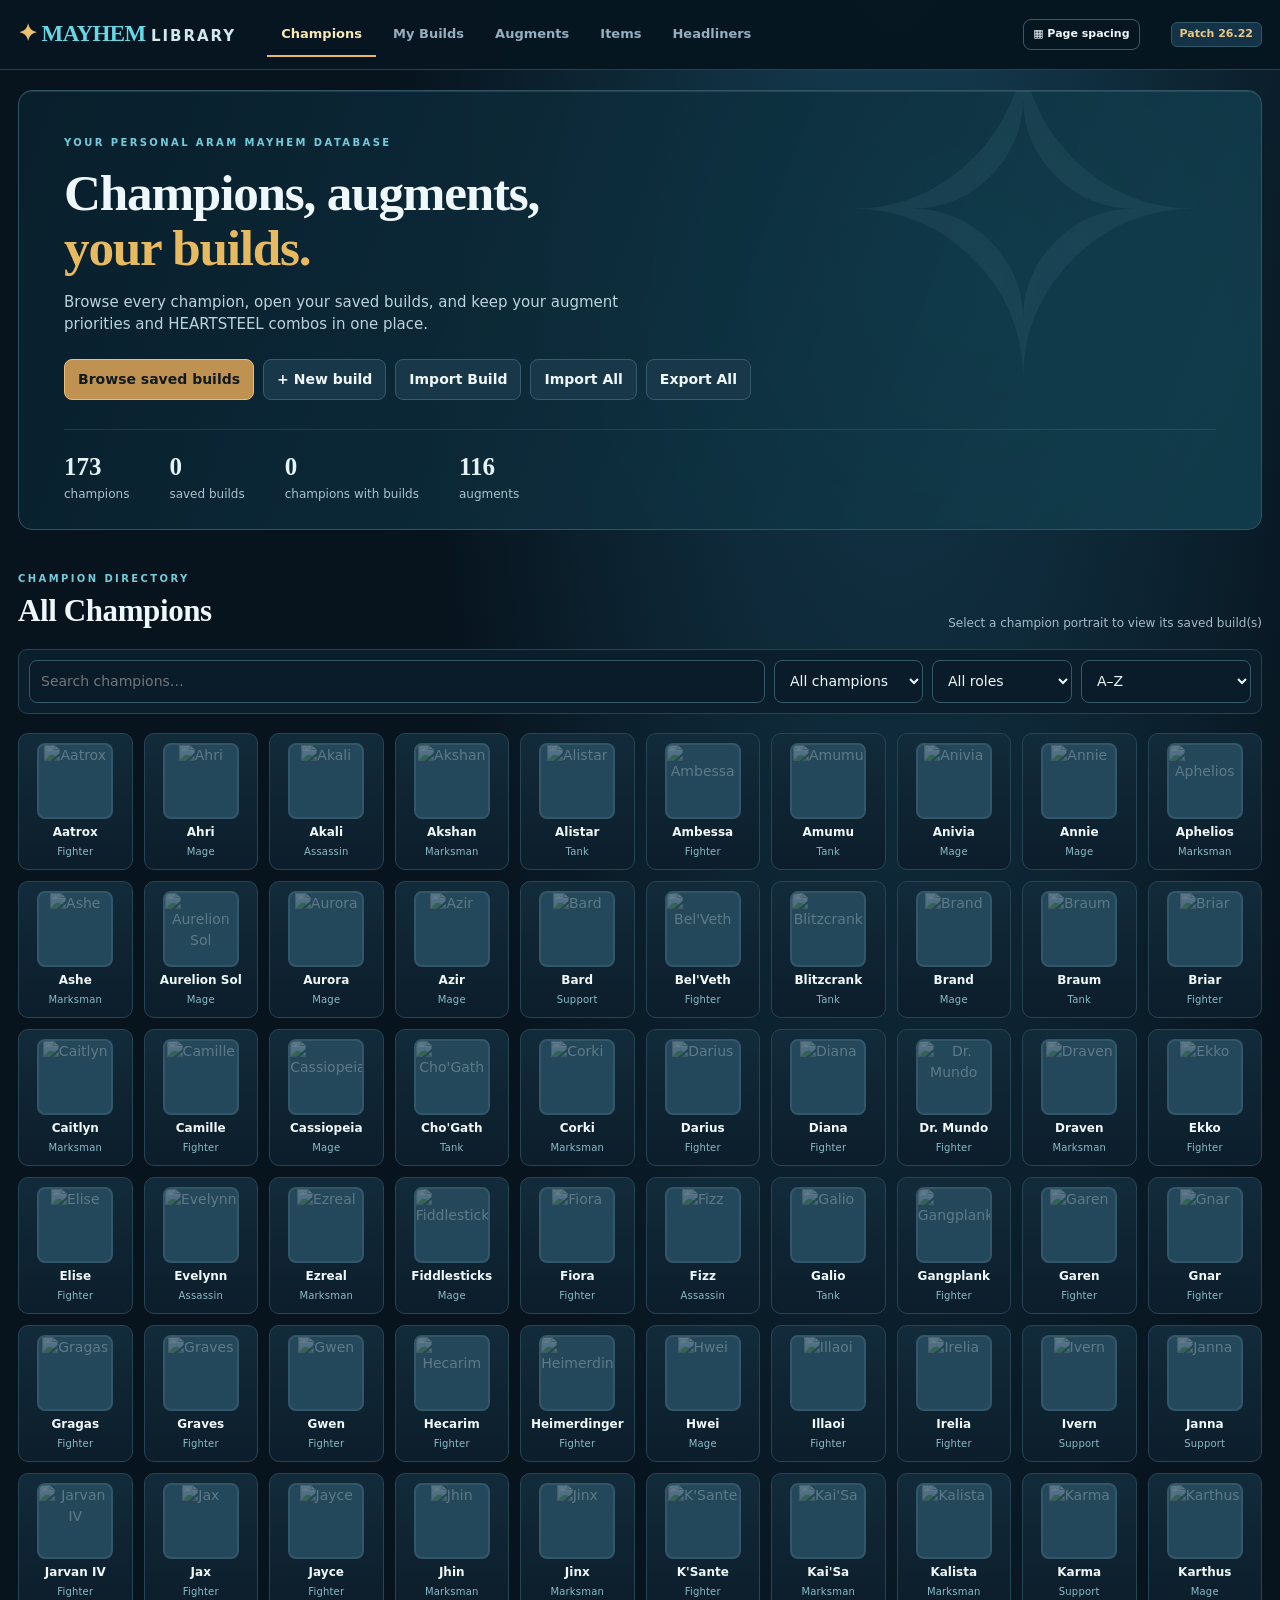
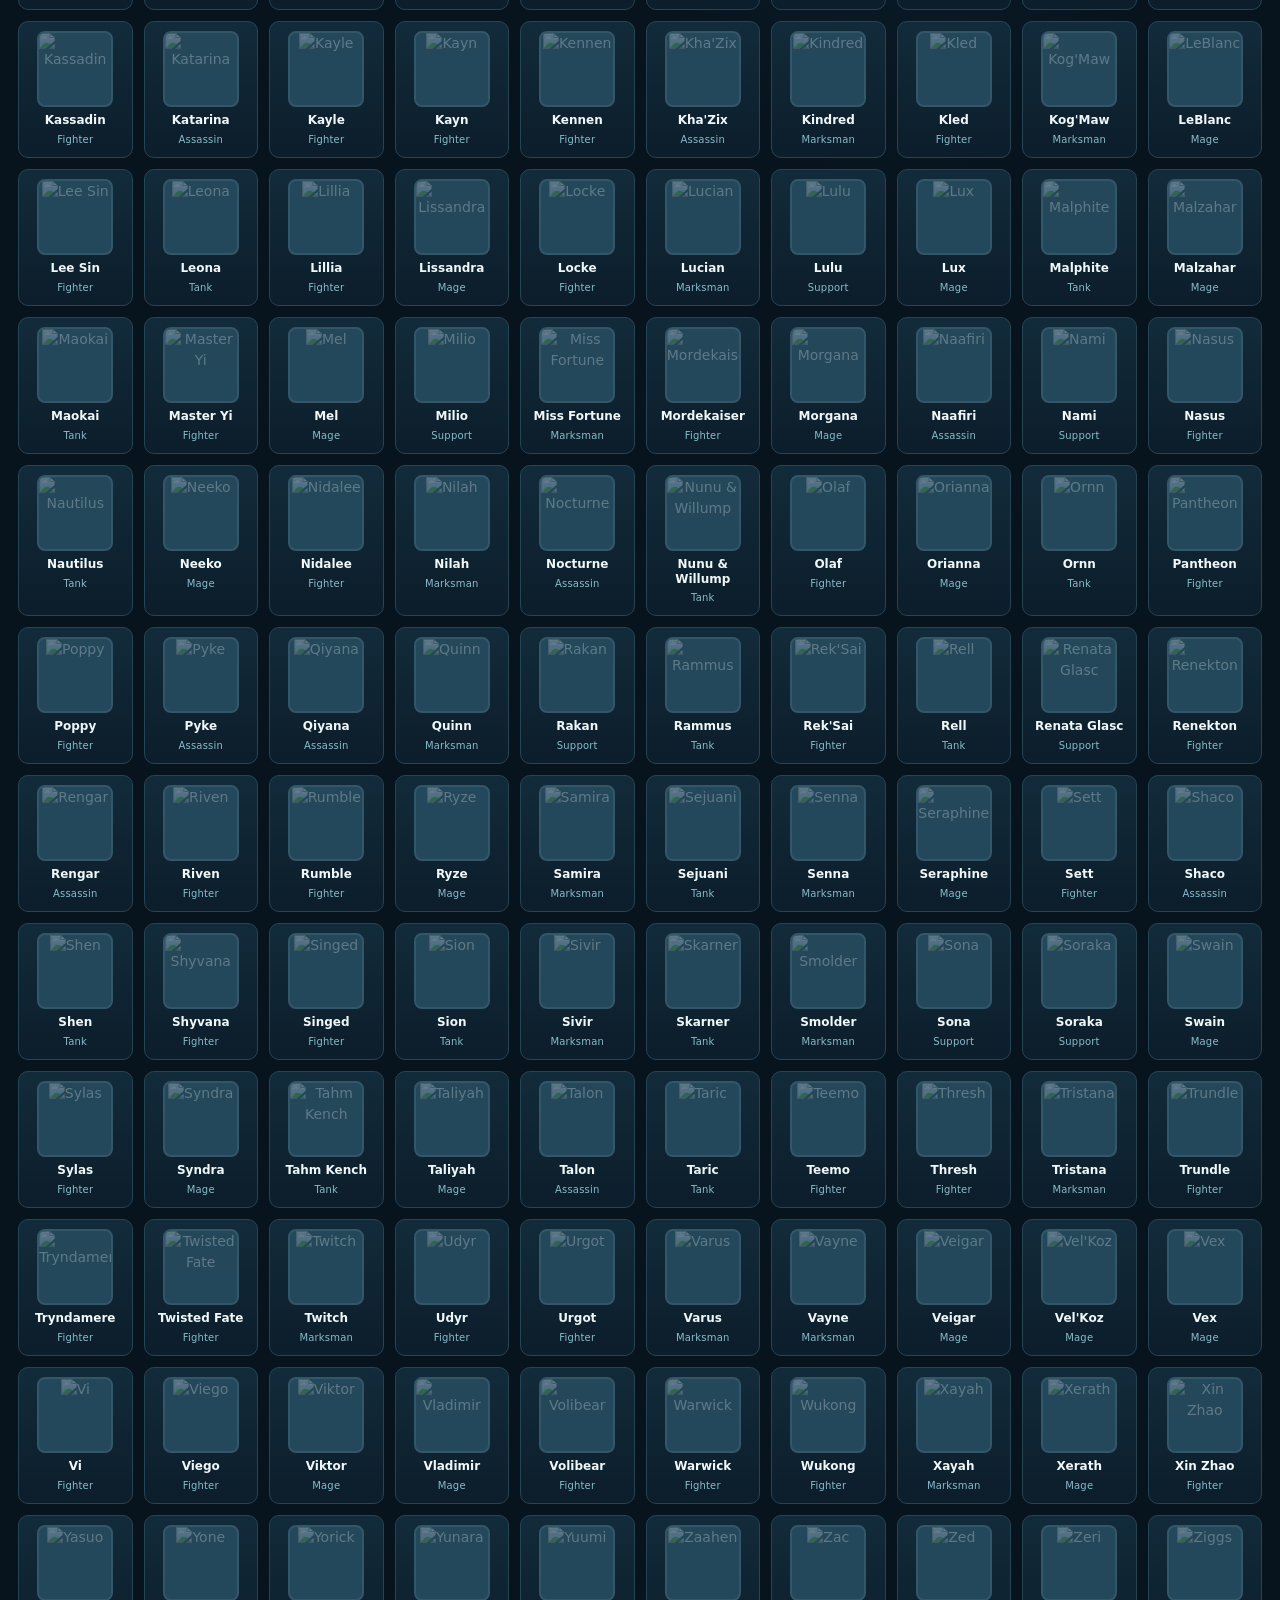
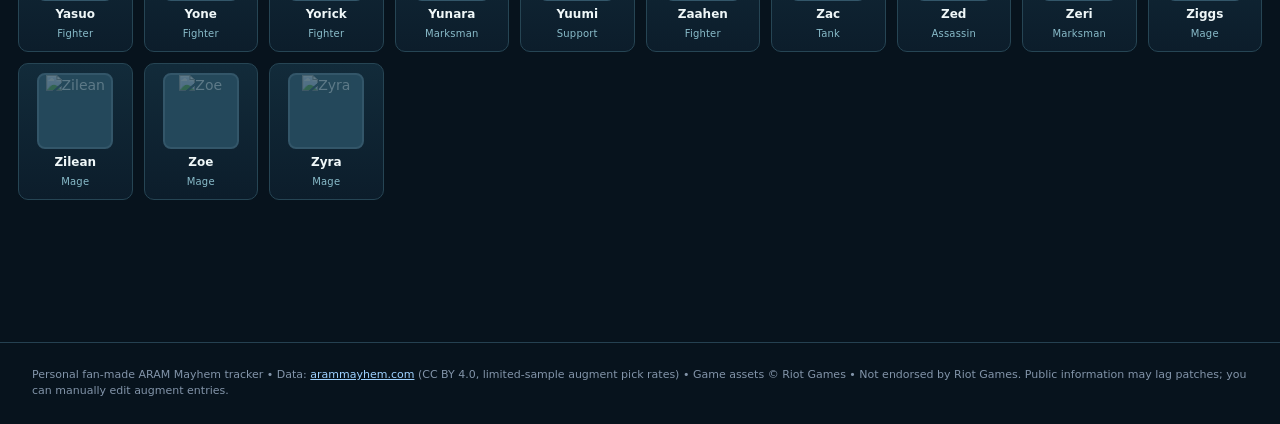
==== commit d7c9202c: "Add files via upload" ====
--- a/index.html
+++ b/index.html
@@ -1,3 +1,3 @@
 <!doctype html><html lang="en"><head><meta charset="utf-8"><meta name="viewport" content="width=device-width,initial-scale=1"><title>Mayhem Library — Champions & Personal Builds</title><link rel="stylesheet" href="styles.css"></head><body><header><div class="brand">✦ <i>MAYHEM</i> <span>LIBRARY</span></div><nav class="topnav"><button data-view="home" class="active">Champions</button><button data-view="library">My Builds</button><button data-view="augments">Augments</button><button data-view="items">Items</button><button data-view="headliners">Headliners</button></nav><div class="spacer"></div><button class="btn ghost site-spacing-btn" id="siteSpacingToggle" type="button">▦ Page spacing</button><span class="tag" id="patchTag">Patch 26.22</span></header><section id="legendaryGuide" class="legendary-guide" aria-label="Weapon of Destiny quick reference"><div class="guide-title">✦ Weapon of Destiny</div><div class="legendary-guide-contents"><p class="guide-intro">Quick reference for your first Legendary item</p><table class="legendary-table"><thead><tr><th>Champion type</th><th>First Legendary</th></tr></thead><tbody><tr><td>Fighters / Assassins</td><td>Endless Hunger</td></tr><tr><td>ADCs</td><td>Blade of the Ruined King</td></tr><tr><td>Mages</td><td>Stormsurge</td></tr><tr><td>Tanks</td><td>Heartsteel</td></tr><tr><td>Enchanters</td><td>Dawncore</td></tr></tbody></table></div></section><div class="layout"><aside><div class="row between"><strong>My builds</strong><button class="btn primary smallbtn" id="createBtn">+ New</button></div><div style="margin-top:12px"><input id="sideSearch" placeholder="Search builds..." aria-label="Search builds"></div><div id="sidebarList" class="side-builds"></div><hr class="divider"><div class="side-title">Your data</div><div class="row"><button class="btn smallbtn" id="exportBtn">Export</button><button class="btn smallbtn" id="importBtn">Import</button><input type="file" id="importFile" accept="application/json,.json" hidden></div><p class="hint">Saved in this browser. Export regularly to back up your builds and custom data.</p><div class="side-title">Public data</div><button class="btn smallbtn" id="refreshBtn">↻ Refresh database</button><p class="status" id="dataStatus">Loading data…</p></aside><main class="main"><div id="content"></div></main></div><footer>Personal fan-made ARAM Mayhem tracker • Data: <a href="https://arammayhem.com/data/" target="_blank" rel="noopener">arammayhem.com</a> (CC BY 4.0, limited-sample augment pick rates) • Game assets © Riot Games • Not endorsed by Riot Games. Public information may lag patches; you can manually edit augment entries.</footer><div class="toast" id="toast" role="status"></div>
 <script id="mayhemDetailPack" type="application/json">{"patch":"26.22","source":"https://arammayhem.com/augments/","augments":{"windspeakers-blessing":{"description":"Your or allies' heals and shields on yourself, or your heals and shields on allies, grant the target 30 to 60 bonus armor and bonus magic resistance for 3 seconds.","image":"https://arammayhem.com/augments/Windspeaker%27s_Blessing_mayhem_augment.webp","captured":"2026-11-11"}}}</script>
-<script defer src="app.js"></script><div id="detailHost"></div></body></html>+<div id="shareDialogHost" class="share-dialog-host"></div><input type="file" id="shareImportFile" accept=".json,application/json" hidden><script defer src="app.js"></script><div id="detailHost"></div></body></html>
--- a/styles.css
+++ b/styles.css
@@ -458,3 +458,33 @@
 .focus-layout-section,.focus-combo-col{min-height:var(--custom-min-height,0px);}
 @media(max-width:940px){body.library-page-mode.index-mode .layout{max-width:none;}.page-mosaic{display:flex!important;flex-direction:column!important;align-items:stretch!important;gap:12px!important;}.page-mosaic>.page-main-track,.page-mosaic>.page-side-stack,.page-mosaic>.page-secondary-row{width:100%!important;flex-basis:auto!important;display:flex!important;flex-direction:column!important;gap:12px!important;}.page-mosaic .library-page-panel{width:100%!important;max-width:100%!important;flex-basis:auto!important;}.page-panel-resizer{display:none!important;}.library-page-grid .library-other-builds{display:grid;grid-template-columns:repeat(auto-fill,minmax(175px,1fr));gap:8px;}.library-page-grid .library-other-builds h2{grid-column:1/-1;}}
 @media(max-width:740px){.focus-free-resizer,.focus-bottom-resizer{display:none!important;}body.library-page-mode.index-mode .main{padding:14px 10px 60px;}.page-space-toolbar input[type=range]{width:70px;}.site-page-canvas{padding:0!important;}.library-page-grid{padding:0!important;}}
+
+/* V27 — individual build sharing (no database, accounts or global imports). */
+.share-build-actions{display:flex;gap:7px;flex-wrap:wrap;align-items:center}
+.share-byline{font-size:11px;color:#e3c78a;margin-top:5px;overflow-wrap:anywhere}
+.share-dialog-host:empty{display:none}
+.share-dialog-host{position:relative;z-index:105}
+.share-overlay{position:fixed;inset:0;display:flex;align-items:center;justify-content:center;background:#031019d9;z-index:105;padding:14px}
+.share-dialog{width:min(100%,650px);max-height:min(90dvh,900px);overflow:auto;padding:22px;border-radius:13px;background:#102b3b;border:1px solid #58717d;box-shadow:0 22px 90px #000c}
+.share-dialog-head{display:flex;gap:12px;align-items:flex-start;margin-bottom:13px}
+.share-dialog-head h2{font:700 25px/1.15 Georgia,serif;color:#f2e1b7;margin:2px 0 5px}
+.share-dialog-head p{font-size:12px;color:#c3dce3;line-height:1.5;margin:0}
+.share-dialog-head .share-close{margin-left:auto;background:transparent;border:1px solid #56717f;border-radius:7px;padding:5px 10px;flex:0 0 auto}
+.share-dialog .share-input{margin:6px 0 12px}
+.share-dialog .share-help{font-size:11px;color:#afc6d3;line-height:1.5;margin:7px 0 13px}
+.share-dialog .share-message{border:1px solid #657c88;border-radius:7px;padding:9px;font-size:12px;margin-top:12px;overflow-wrap:anywhere;white-space:pre-wrap}
+.share-dialog .share-message.is-error{border-color:#b46a6a;color:#ffd4d4}
+.share-dialog .share-message.is-success{border-color:#558b74;color:#ccf1da}
+.share-dialog .share-actions{display:flex;flex-wrap:wrap;gap:8px;margin-top:12px}
+.share-dialog .share-actions>.btn{flex:1 1 160px}
+.share-preview-summary{border:1px solid #355c6d;border-radius:10px;background:#0a2231;padding:14px}
+.share-preview-summary h3{font-size:16px;margin:0 0 6px;color:#f0e0b8}
+.share-preview-summary .share-metadata{font-size:11px;color:#b9d5df;line-height:1.6}
+.share-preview-grid{display:grid;grid-template-columns:repeat(auto-fit,minmax(180px,1fr));gap:10px;margin-top:12px}
+.share-preview-block{min-width:0;padding:11px;border:1px solid #355464;border-radius:8px;background:#0e2a3a}
+.share-preview-block strong{display:block;font-size:11px;letter-spacing:.04em;color:#e6c67e;margin-bottom:6px}
+.share-preview-block p{font-size:12px;line-height:1.5;margin:0;overflow-wrap:anywhere;white-space:pre-wrap}
+.share-preview-block .share-preview-picks{font-size:11px;margin:4px 0 9px}
+.share-preview-block .share-preview-picks b{color:#e5ca96}
+.share-dialog .share-notice{margin-top:10px;font-size:11px;color:#e5cb9d}
+@media(max-width:600px){.share-dialog{padding:14px}.share-dialog-head h2{font-size:22px}.share-dialog .share-actions>.btn{flex-basis:100%}}
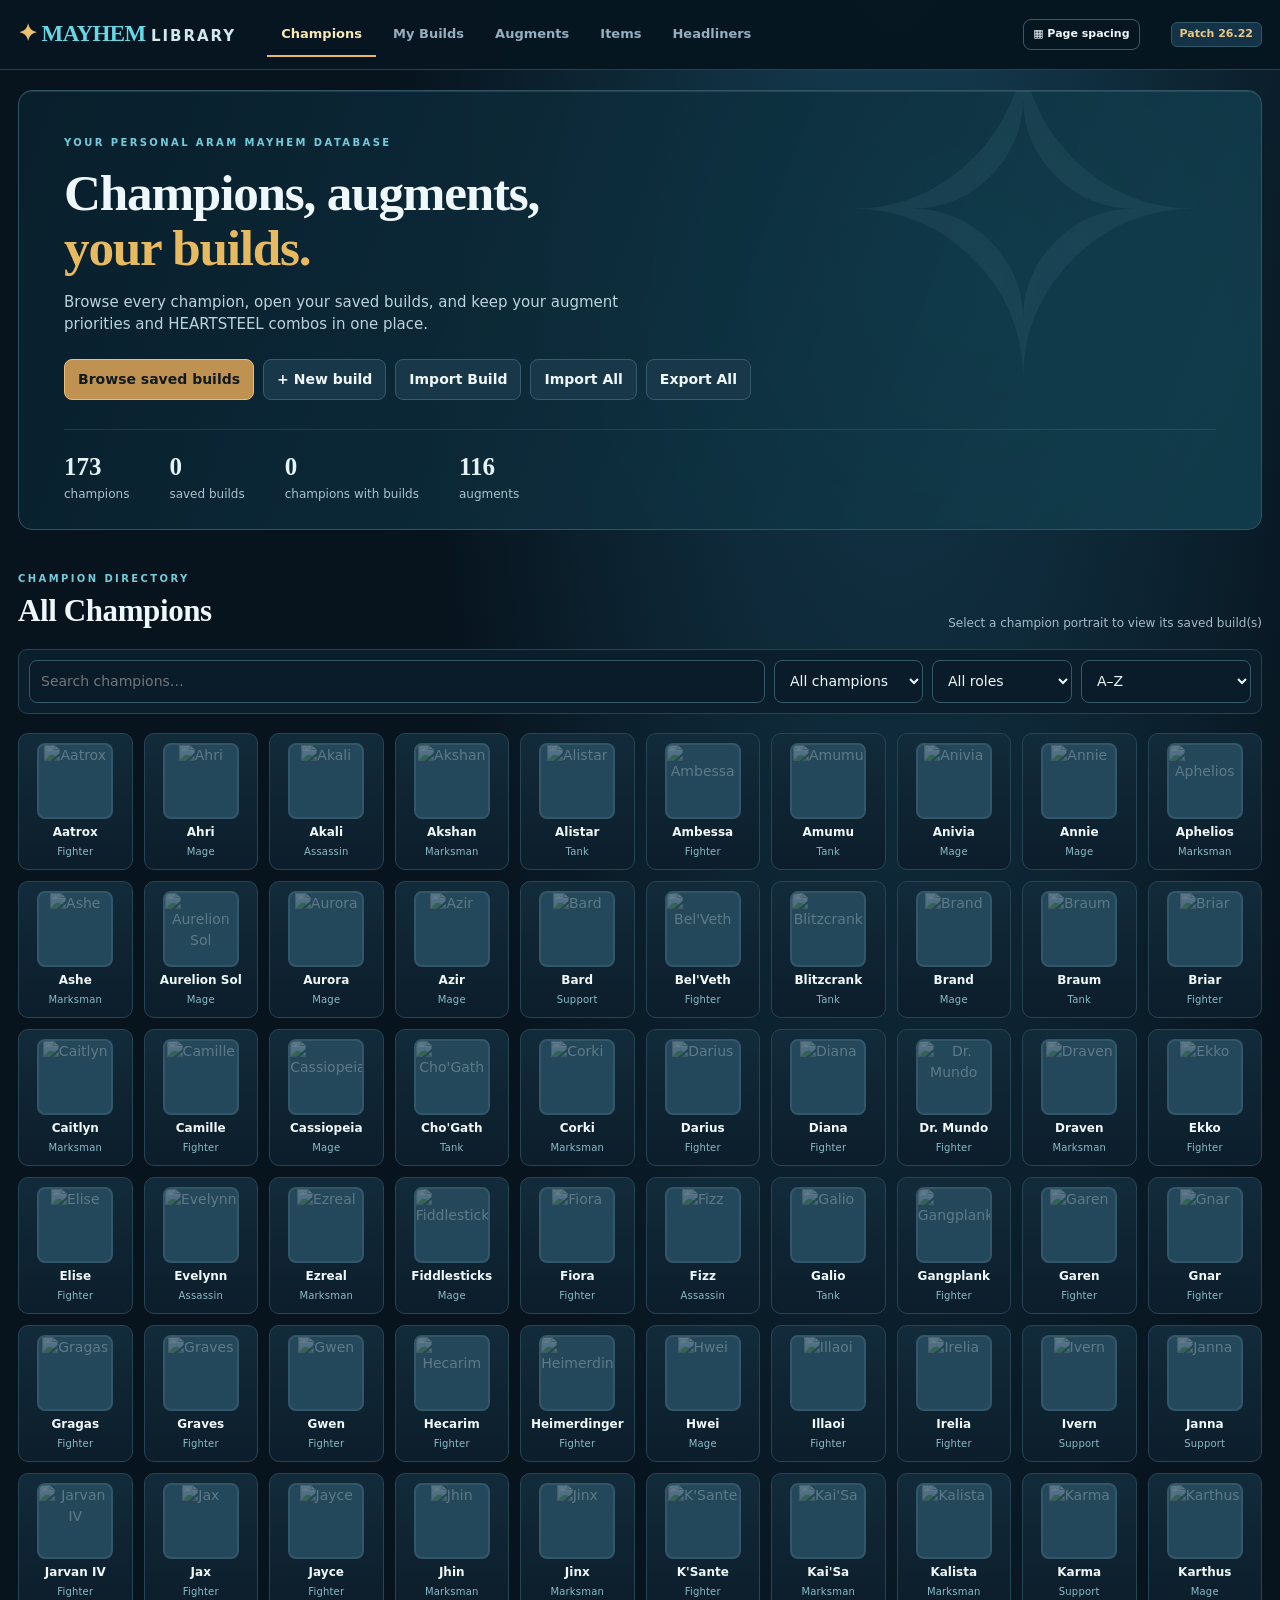
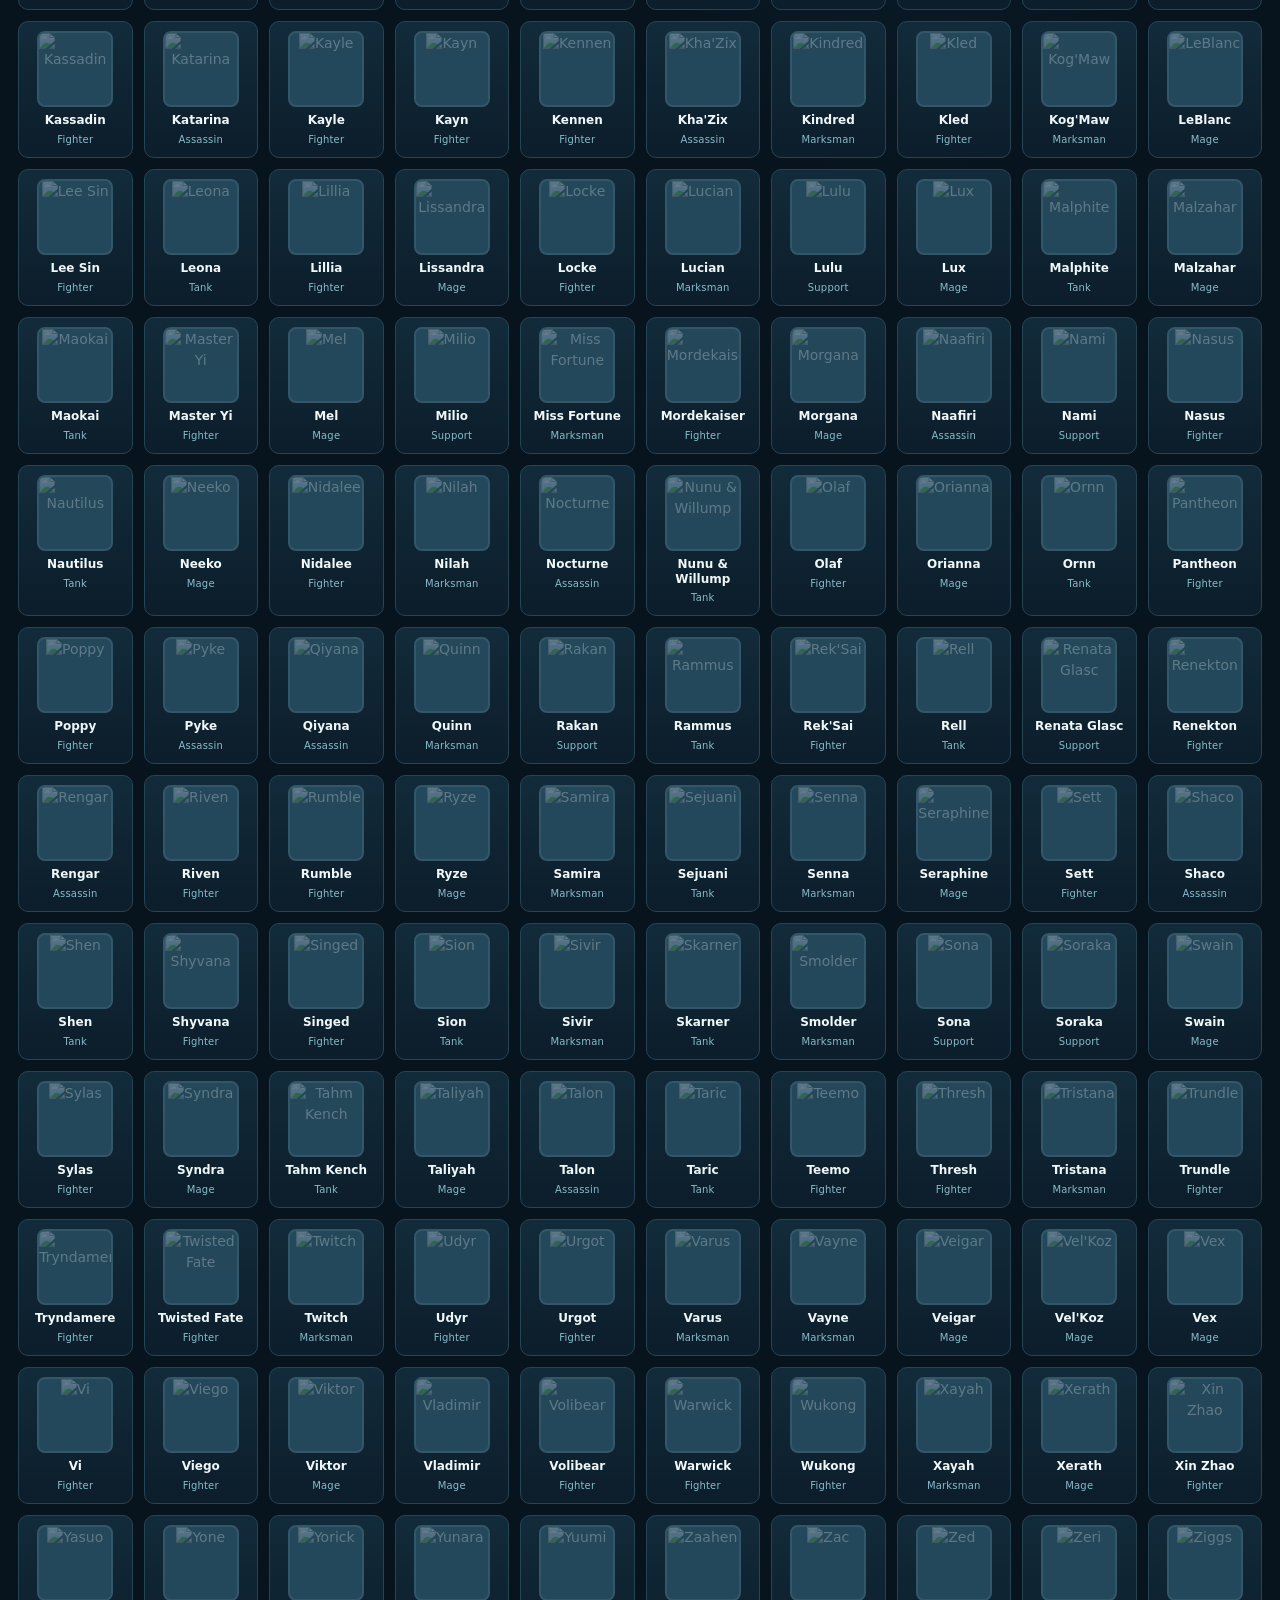
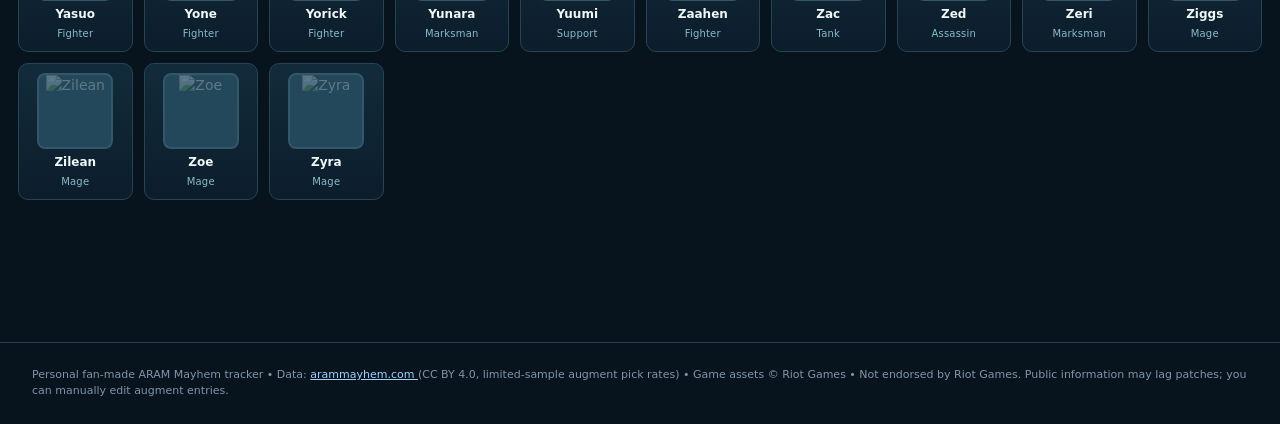
==== commit 3cf33cdf: "Add files via upload" ====
--- a/index.html
+++ b/index.html
@@ -1,3 +1,170 @@
-<!doctype html><html lang="en"><head><meta charset="utf-8"><meta name="viewport" content="width=device-width,initial-scale=1"><title>Mayhem Library — Champions & Personal Builds</title><link rel="stylesheet" href="styles.css"></head><body><header><div class="brand">✦ <i>MAYHEM</i> <span>LIBRARY</span></div><nav class="topnav"><button data-view="home" class="active">Champions</button><button data-view="library">My Builds</button><button data-view="augments">Augments</button><button data-view="items">Items</button><button data-view="headliners">Headliners</button></nav><div class="spacer"></div><button class="btn ghost site-spacing-btn" id="siteSpacingToggle" type="button">▦ Page spacing</button><span class="tag" id="patchTag">Patch 26.22</span></header><section id="legendaryGuide" class="legendary-guide" aria-label="Weapon of Destiny quick reference"><div class="guide-title">✦ Weapon of Destiny</div><div class="legendary-guide-contents"><p class="guide-intro">Quick reference for your first Legendary item</p><table class="legendary-table"><thead><tr><th>Champion type</th><th>First Legendary</th></tr></thead><tbody><tr><td>Fighters / Assassins</td><td>Endless Hunger</td></tr><tr><td>ADCs</td><td>Blade of the Ruined King</td></tr><tr><td>Mages</td><td>Stormsurge</td></tr><tr><td>Tanks</td><td>Heartsteel</td></tr><tr><td>Enchanters</td><td>Dawncore</td></tr></tbody></table></div></section><div class="layout"><aside><div class="row between"><strong>My builds</strong><button class="btn primary smallbtn" id="createBtn">+ New</button></div><div style="margin-top:12px"><input id="sideSearch" placeholder="Search builds..." aria-label="Search builds"></div><div id="sidebarList" class="side-builds"></div><hr class="divider"><div class="side-title">Your data</div><div class="row"><button class="btn smallbtn" id="exportBtn">Export</button><button class="btn smallbtn" id="importBtn">Import</button><input type="file" id="importFile" accept="application/json,.json" hidden></div><p class="hint">Saved in this browser. Export regularly to back up your builds and custom data.</p><div class="side-title">Public data</div><button class="btn smallbtn" id="refreshBtn">↻ Refresh database</button><p class="status" id="dataStatus">Loading data…</p></aside><main class="main"><div id="content"></div></main></div><footer>Personal fan-made ARAM Mayhem tracker • Data: <a href="https://arammayhem.com/data/" target="_blank" rel="noopener">arammayhem.com</a> (CC BY 4.0, limited-sample augment pick rates) • Game assets © Riot Games • Not endorsed by Riot Games. Public information may lag patches; you can manually edit augment entries.</footer><div class="toast" id="toast" role="status"></div>
-<script id="mayhemDetailPack" type="application/json">{"patch":"26.22","source":"https://arammayhem.com/augments/","augments":{"windspeakers-blessing":{"description":"Your or allies' heals and shields on yourself, or your heals and shields on allies, grant the target 30 to 60 bonus armor and bonus magic resistance for 3 seconds.","image":"https://arammayhem.com/augments/Windspeaker%27s_Blessing_mayhem_augment.webp","captured":"2026-11-11"}}}</script>
-<div id="shareDialogHost" class="share-dialog-host"></div><input type="file" id="shareImportFile" accept=".json,application/json" hidden><script defer src="app.js"></script><div id="detailHost"></div></body></html>+<!DOCTYPE html>
+<html lang="en">
+ <head>
+  <meta charset="utf-8"/>
+  <meta content="width=device-width,initial-scale=1" name="viewport"/>
+  <title>Mayhem Library — Champions & Personal Builds</title>
+  <link href="styles.css" rel="stylesheet"/>
+ </head>
+ <body>
+  <header>
+   <div class="brand">✦ <i>MAYHEM</i> <span>LIBRARY</span></div>
+   <nav class="topnav">
+    <button class="active" data-view="home">
+     Champions
+    </button>
+    <button data-view="library">
+     My Builds
+    </button>
+    <button data-view="augments">
+     Augments
+    </button>
+    <button data-view="items">
+     Items
+    </button>
+    <button data-view="headliners">
+     Headliners
+    </button>
+   </nav>
+   <div class="spacer">
+   </div>
+   <button class="btn ghost site-spacing-btn" id="siteSpacingToggle" type="button">
+    ▦ Page spacing
+   </button>
+   <span class="tag" id="patchTag">
+    Patch 26.22
+   </span>
+  </header>
+  <section aria-label="Weapon of Destiny quick reference" class="legendary-guide" id="legendaryGuide">
+   <div class="guide-title">
+    ✦ Weapon of Destiny
+   </div>
+   <div class="legendary-guide-contents">
+    <p class="guide-intro">
+     Quick reference for your first Legendary item
+    </p>
+    <table class="legendary-table">
+     <thead>
+      <tr>
+       <th>
+        Champion type
+       </th>
+       <th>
+        First Legendary
+       </th>
+      </tr>
+     </thead>
+     <tbody>
+      <tr>
+       <td>
+        Fighters / Assassins
+       </td>
+       <td>
+        Endless Hunger
+       </td>
+      </tr>
+      <tr>
+       <td>
+        ADCs
+       </td>
+       <td>
+        Blade of the Ruined King
+       </td>
+      </tr>
+      <tr>
+       <td>
+        Mages
+       </td>
+       <td>
+        Stormsurge
+       </td>
+      </tr>
+      <tr>
+       <td>
+        Tanks
+       </td>
+       <td>
+        Heartsteel
+       </td>
+      </tr>
+      <tr>
+       <td>
+        Enchanters
+       </td>
+       <td>
+        Dawncore
+       </td>
+      </tr>
+     </tbody>
+    </table>
+   </div>
+  </section>
+  <div class="layout">
+   <aside>
+    <div class="row between">
+     <strong>
+      My builds
+     </strong>
+     <button class="btn primary smallbtn" id="createBtn">
+      + New
+     </button>
+    </div>
+    <div style="margin-top:12px">
+     <input aria-label="Search builds" id="sideSearch" placeholder="Search builds..."/>
+    </div>
+    <div class="side-builds" id="sidebarList">
+    </div>
+    <hr class="divider"/>
+    <div class="side-title">
+     Your data
+    </div>
+    <div class="row">
+     <button class="btn smallbtn" id="exportBtn">
+      Export
+     </button>
+     <button class="btn smallbtn" id="importBtn">
+      Import
+     </button>
+     <input accept="application/json,.json" hidden="" id="importFile" type="file"/>
+    </div>
+    <p class="hint">
+     Saved in this browser. Export regularly to back up your builds and custom data.
+    </p>
+    <div class="side-title">
+     Public data
+    </div>
+    <button class="btn smallbtn" id="refreshBtn">
+     ↻ Refresh database
+    </button>
+    <p class="status" id="dataStatus">
+     Loading data…
+    </p>
+   </aside>
+   <main class="main">
+    <div id="content">
+    </div>
+   </main>
+  </div>
+  <footer>
+   Personal fan-made ARAM Mayhem tracker • Data:
+   <a href="https://arammayhem.com/data/" rel="noopener" target="_blank">
+    arammayhem.com
+   </a>
+   (CC BY 4.0, limited-sample augment pick rates) • Game assets © Riot Games • Not endorsed by Riot Games. Public information may lag patches; you can manually edit augment entries.
+  </footer>
+  <div class="toast" id="toast" role="status">
+  </div>
+  <script id="mayhemDetailPack" type="application/json">
+   {"patch":"26.22","source":"https://arammayhem.com/augments/","augments":{"windspeakers-blessing":{"description":"Your or allies' heals and shields on yourself, or your heals and shields on allies, grant the target 30 to 60 bonus armor and bonus magic resistance for 3 seconds.","image":"https://arammayhem.com/augments/Windspeaker%27s_Blessing_mayhem_augment.webp","captured":"2026-11-11"}}}
+  </script>
+  <div class="share-dialog-host" id="shareDialogHost">
+  </div>
+  <div class="quick-aug-host" id="quickAugHost">
+  </div>
+  <input accept=".json,application/json" hidden="" id="shareImportFile" type="file"/>
+  <script src="app.js">
+  </script>
+  <div id="detailHost">
+  </div>
+ </body>
+</html>
--- a/styles.css
+++ b/styles.css
@@ -1,490 +1,4559 @@
-:root{color-scheme:dark;}*{box-sizing:border-box;}body{margin:0;font:14px/1.5 system-ui,-apple-system,Segoe UI,sans-serif;color:var(--fg);}button,input,select,textarea{font:inherit;}button{cursor:pointer;color:inherit;}a{color:#9dd1ff;}header{display:flex;align-items:center;position:sticky;top:0;}.brand i{font-style:normal;}.topnav{display:flex;}.topnav button{background:transparent;border:0;color:var(--muted);font-weight:650;}.spacer{flex:1;}.small{color:var(--muted);font-size:12px;}.tag{display:inline-flex;border:1px solid #41516a;border-radius:6px;padding:3px 8px;font-size:11px;font-weight:750;}.layout{display:grid;grid-template-columns:285px minmax(0,1fr);max-width:1600px;margin:auto;min-height:calc(100vh - 64px);}aside{border-right:1px solid var(--line);padding:24px 15px;background:#10172270;}.main{padding:26px 32px 90px;min-width:0;}.row{display:flex;align-items:center;gap:10px;flex-wrap:wrap;}.between{justify-content:space-between;}.panel{border:1px solid var(--line);border-radius:12px;padding:20px;margin:0 0 16px;}.panel h2{font-size:16px;margin:0 0 14px;}.panel h3{margin:0 0 10px;font-size:14px;}.muted{color:var(--muted);}.btn{border:1px solid #435269;border-radius:8px;padding:9px 13px;font-weight:700;white-space:nowrap;}.btn.ghost{background:transparent;}.btn.danger{border-color:#7c4651;color:#ffb9bf;}.btn.smallbtn{padding:5px 9px;font-size:12px;}input,select,textarea{width:100%;border:1px solid #37475b;border-radius:8px;color:var(--fg);padding:10px 11px;outline:0;}input:focus,textarea:focus,select:focus{border-color:#d5ab68;}textarea{min-height:100px;resize:vertical;}label{display:block;color:#c6d3e3;font-size:12px;font-weight:700;margin-bottom:6px;}.field{margin-bottom:14px;}.hint{font-size:12px;color:var(--muted);}.side-title{color:var(--muted);text-transform:uppercase;letter-spacing:1.1px;font-size:10px;font-weight:850;margin:20px 9px 9px;}.buildrow{display:flex;align-items:center;gap:10px;width:100%;text-align:left;background:transparent;border:1px solid transparent;border-radius:8px;padding:8px;color:var(--fg);margin:3px 0;}.buildrow:hover{background:#1c2838;}.buildrow.active{border-color:#56657a;background:#233247;}.avatar{height:40px;width:40px;border:1px solid #4a5970;border-radius:8px;object-fit:cover;background:#273448;}.avatar.large{width:78px;height:78px;}.buildrow .name{font-weight:750;line-height:1.15;}.buildrow .sub{font-size:11px;color:var(--muted);}.empty{padding:35px;text-align:center;color:var(--muted);border:1px dashed #45556a;border-radius:9px;}.hero{display:flex;gap:18px;align-items:center;margin-bottom:23px;}.hero h1{font-size:27px;line-height:1.15;margin:2px 0 4px;letter-spacing:-.8px;}.hero p{margin:0;color:var(--muted);}.picker{display:flex;gap:10px;flex-wrap:wrap;align-items:center;}.picker input{flex:1;min-width:160px;}.picker select{max-width:160px;}.catalog{display:grid;gap:8px;max-height:460px;overflow:auto;padding:4px;}.augcard{border:1px solid #334357;border-radius:9px;padding:10px;text-align:left;display:flex;gap:9px;align-items:center;}.augcard.selected{border-color:#ddb265;background:#2d2b2a;}.augsymbol{border-radius:7px;display:grid;place-items:center;font-size:15px;font-weight:850;border:1px solid #ffffff26;}.augname{font-size:12px;font-weight:750;line-height:1.22;}.rarity{font-size:10px;font-weight:750;text-transform:uppercase;letter-spacing:.4px;}.rarity.gold{color:var(--gold);}.rarity.silver{color:#bac7d8;}.rarity.prismatic{color:var(--purple);}.grid2{display:grid;grid-template-columns:1fr 1fr;gap:12px;}.itemcatalog{display:grid;gap:8px;overflow:auto;}.itemoption{display:flex;gap:8px;align-items:center;background:#202d3f;border:1px solid #394a60;padding:5px;border-radius:7px;text-align:left;font-size:11px;}.itemoption img{width:35px;height:35px;border-radius:5px;}.bandgrid{display:grid;grid-template-columns:repeat(4,minmax(0,1fr));gap:10px;}.band{border:1px solid #3e4b63;border-radius:9px;padding:13px;background:#1b2738;text-align:left;min-height:111px;}.band strong{display:block;font-size:14px;margin-bottom:4px;}.band p{font-size:11px;color:var(--muted);margin:0;}.band.selected{border-color:var(--gold);background:#302f2b;}.status{font-size:12px;color:var(--muted);margin:8px 0;}.section-head{display:flex;justify-content:space-between;align-items:center;gap:10px;flex-wrap:wrap;margin:0 0 15px;}.section-head h1{font-size:24px;margin:0;}.srctext{margin:0 0 14px;color:var(--muted);font-size:12px;}.divider{border:0;border-top:1px solid var(--line);margin:17px 0;}.toast{position:fixed;bottom:22px;right:22px;background:#314a3c;border:1px solid #6ca98b;color:#e4ffed;padding:12px 16px;border-radius:10px;z-index:40;box-shadow:0 10px 28px #0008;display:none;}.banner{border:1px solid #7a6344;background:#2e281f;padding:12px 14px;border-radius:9px;color:#ecd5a6;margin-bottom:16px;}.stats{display:flex;gap:10px;flex-wrap:wrap;}.stat{background:#192536;border:1px solid var(--line);border-radius:9px;padding:11px 14px;min-width:100px;}.stat strong{display:block;font-size:19px;}.stat span{font-size:11px;color:var(--muted);}.hidden{display:none!important;}footer{padding:24px 32px;color:#8294a9;font-size:11px;border-top:1px solid var(--line);}@media(max-width:960px){.layout{grid-template-columns:1fr;}aside{border-right:0;border-bottom:1px solid var(--line);padding:13px;}.main{padding:20px 14px;}.bandgrid{grid-template-columns:repeat(2,1fr);}header{padding:0 12px;gap:10px;}.topnav button{padding:7px 8px;}.brand{font-size:15px;}.side-builds{display:flex;overflow:auto;gap:8px;}.buildrow{min-width:160px;}.hero h1{font-size:23px;}}@media(max-width:500px){.bandgrid{grid-template-columns:1fr;}.grid2{grid-template-columns:1fr;}.topnav{font-size:11px;}.tag{display:none;}.catalog{grid-template-columns:1fr 1fr;}.augcard{min-height:65px;padding:6px;}.augsymbol{width:30px;min-width:30px;height:30px;}.augname{font-size:11px;}}
-
-.augcard{position:relative;min-width:0;transition:border-color .12s,background .12s;}.augcard .augsymbol{flex-shrink:0;}.augsymbol{overflow:hidden;position:relative;}.augsymbol img{width:100%;height:100%;object-fit:cover;display:block;}.augsymbol.no-art .fallback{display:grid;place-items:center;width:100%;height:100%;}.augcard .augname{font-size:13px;}.augcard .summary{color:#aab9ca;font-size:11px;display:block;line-height:1.35;margin-top:4px;max-height:2.7em;overflow:hidden;}.augcard .item-meta{display:flex;align-items:center;gap:7px;flex-wrap:wrap;margin-top:5px;}.augcard .info-hint{margin-left:auto;font-size:12px;color:#9bc6e6;}.catalog{grid-template-columns:repeat(auto-fill,minmax(236px,1fr));}.augcard{min-height:94px;}.augsymbol{width:52px;height:52px;min-width:52px;}.detail-overlay{position:fixed;inset:0;background:#020610ca;z-index:80;display:flex;justify-content:center;align-items:center;padding:18px;}.detail-dialog{width:min(100%,590px);max-height:min(88vh,850px);overflow:auto;background:#172333;border:1px solid #4a5e76;border-radius:14px;box-shadow:0 25px 80px #000a;padding:22px;}.detail-head{display:flex;gap:16px;align-items:center;}.detail-head .augsymbol{width:80px;height:80px;min-width:80px;border-radius:10px;}.detail-title{font-size:23px;font-weight:800;line-height:1.15;}.detail-desc{white-space:pre-line;color:#e0e8f2;line-height:1.65;font-size:14px;margin:20px 0;}.detail-actions{display:flex;gap:8px;flex-wrap:wrap;}.detail-actions button{flex:1;min-width:110px;}.detail-actions button.active{outline:2px solid #edbc5d;}.detail-footer{font-size:12px;color:#a7b6c9;padding-top:13px;border-top:1px solid #354558;margin-top:15px;}.detail-close{margin-left:auto;background:transparent;border:1px solid #536478;border-radius:7px;padding:4px 11px;align-self:flex-start;}.itemoption{cursor:pointer;}.item-detail-art{width:76px;height:76px;object-fit:cover;border-radius:10px;border:1px solid #536478;}.creditline{line-height:1.65;}
-@media(max-width:550px){.catalog{grid-template-columns:1fr;}.detail-dialog{padding:16px;}.detail-head .augsymbol{width:65px;height:65px;min-width:65px;}.detail-title{font-size:20px;}.detail-actions button{min-width:110px;}}
-
-.sticker-pair{display:flex;align-items:center;gap:9px;background:#192638;border:1px solid #3c4965;border-radius:9px;padding:9px 10px;min-width:0;}
-.sticker-pair .pair-text{min-width:0;flex:1;}.sticker-pair .pair-title{font-weight:750;font-size:12px;overflow-wrap:anywhere;}.sticker-pair .pair-effect{font-size:11px;color:#c5b3f2;}
-.sticker-pair img.member{width:37px;height:37px;border:1px solid #866da7;border-radius:8px;background:#352d46;object-fit:cover;}
-.sticker-pairs{display:grid;grid-template-columns:repeat(auto-fit,minmax(260px,1fr));gap:9px;margin-top:14px;}
-
-.detail-stickers{margin-top:15px;padding:13px;border-radius:9px;border:1px solid #665077;background:#282238;}.detail-stickers label{color:#ead5fa;}
-.detail-stickers select{margin:7px 0;}.detail-stickers .hint{line-height:1.4;}
-.itemoption{min-height:52px;}.itemoption .item-option-text{min-width:0;display:block;}.itemoption strong{display:block;font-weight:700;font-size:12px;}.itemoption small{display:block;color:#a8b7ca;font-size:10px;}
-.item-status{font-size:12px;color:#9eb7ce;margin:0 0 12px;}
-.itemcatalog{grid-template-columns:repeat(auto-fill,minmax(180px,1fr));}
-@media(max-width:680px){.sticker-pairs{grid-template-columns:1fr;}}
-
-:root{--bg:#07131d;--panel:#0c1e2c;--panel2:#132a3b;--line:#254151;--fg:#eff7fa;--muted:#94afbf;--gold:#e7ba60;--blue:#6cd6e8;--purple:#caa2f4;--green:#73d7b9;}
-body{background:radial-gradient(ellipse at 70% -15%,#17445a 0%,transparent 41%),#07131d;font-family:Inter,system-ui,-apple-system,Segoe UI,Arial,sans-serif;}
-header{height:70px;background:rgba(7,22,33,.97);border-bottom:1px solid #244350;padding:0 18px;gap:31px;z-index:10;}
-.brand{font-family:Georgia,"Times New Roman",serif;font-weight:800;letter-spacing:-.6px;font-size:23px;white-space:nowrap;color:#eac36c;}.brand i{color:#67d7e6;}.brand span{font-size:15px;letter-spacing:2px;color:#d2e8ed;font-family:system-ui,sans-serif;font-weight:650;}
-.topnav{gap:3px;flex-wrap:nowrap;}.topnav button{font-size:13px;border-radius:0;padding:12px 14px;border-bottom:2px solid transparent;}.topnav button.active{background:transparent;border-bottom-color:var(--gold);color:#f8e7b7;}.topnav button:hover{color:#fff;background:#173344;}
-.panel{background:linear-gradient(145deg,#102738,#0a1a27);border-color:#274353;}.btn{border-color:#365b6c;background:#183849;}.btn:hover{background:#24516a;}.btn.primary{background:#bf9252;border-color:#efbe72;color:#121a20;}.btn.primary:hover{background:#dfae68;}.tag{background:#143346;border-color:#2e5968;color:#eac785;}
-.index-mode .layout{display:block;width:100%;max-width:none;margin:0;}.index-mode aside{display:none;}.index-mode .main{padding:20px 18px 100px;}.index-mode .main .panel{padding:23px;}.main{padding-top:24px;}
-.home-banner{position:relative;overflow:hidden;border:1px solid #315363;border-radius:14px;padding:40px 45px 26px;background:linear-gradient(111deg,rgba(9,31,45,.96),rgba(17,58,74,.9)),radial-gradient(circle at 78% 43%,#178299,transparent 48%);box-shadow:inset 0 1px #80d9ee24;margin-bottom:37px;}
-.home-banner:after{content:"✧";position:absolute;right:4%;top:-95px;font-size:450px;font-family:Georgia,serif;line-height:1;color:#91d3df11;pointer-events:none;}
-.overline{font-size:10px;letter-spacing:2.4px;font-weight:850;color:#72ccdc;}.home-banner h1{font:700 clamp(34px,4vw,60px)/1.07 Georgia,serif;margin:14px 0 15px;letter-spacing:-1.2px;}.home-banner h1 em{font-style:normal;color:var(--gold);}.home-banner p{max-width:610px;color:#bbd3da;font-size:15px;margin:0 0 23px;}.banner-actions{display:flex;gap:9px;flex-wrap:wrap;margin:0 0 29px;}.home-summary{display:flex;gap:40px;flex-wrap:wrap;position:relative;z-index:1;border-top:1px solid #4b7a864d;padding-top:18px;}.home-summary span{font-size:12px;color:#a9c4cd;}.home-summary strong{display:block;font-size:25px;color:#e4f4f6;font-family:Georgia,serif;font-weight:750;}
-.hub-title{display:flex;align-items:end;justify-content:space-between;gap:12px;flex-wrap:wrap;margin:0 0 14px;}.hub-title h1,.hub-title h2{font:700 31px/1.15 Georgia,serif;letter-spacing:-.4px;margin:5px 0 3px;}.hub-section{margin-bottom:42px;}
-.champion-toolbar{display:flex;gap:9px;flex-wrap:wrap;margin:17px 0 19px;background:#0a1e2b;border:1px solid #274250;border-radius:9px;padding:10px;}.champion-toolbar input{flex:1 1 260px;}.champion-toolbar select{width:auto;min-width:140px;}.champion-grid{display:grid;grid-template-columns:repeat(auto-fill,minmax(110px,1fr));gap:11px;}
-.champion-tile{position:relative;text-align:center;background:linear-gradient(180deg,#122b3a,#0c1d2b);border:1px solid #264554;border-radius:10px;padding:9px 7px 10px;display:flex;align-items:center;flex-direction:column;gap:2px;min-width:0;transition:border-color .14s,transform .14s,background .14s;}
-.champion-tile:hover{border-color:#d6b067;background:#15364a;transform:translateY(-2px);}.champion-tile.has-build{border-color:#a98749;box-shadow:inset 0 0 0 1px #c5963833;}
-.champion-thumb{display:block;width:76px;height:76px;position:relative;margin-bottom:4px;overflow:hidden;border:2px solid #335669;border-radius:8px;background:#24485b;}.champion-thumb img{width:100%;height:100%;object-fit:cover;}.champion-tile.has-build .champion-thumb{border-color:var(--gold);}.champion-name{font-weight:800;font-size:12px;line-height:1.3;color:#eff7f8;white-space:normal;min-height:17px;}.champ-role{font-size:10px;color:#89bcca;letter-spacing:.2px;}.saved-count{font-size:9px;color:#f8dc96;letter-spacing:.5px;font-weight:800;line-height:1.1;margin-top:3px;}
-.saved-build-grid{display:grid;gap:13px;margin-top:16px;}.saved-build-card{display:block;text-align:left;border:1px solid #2f4b5b;border-radius:12px;background:linear-gradient(155deg,#133042,#0a1b2a);padding:16px;min-width:0;box-shadow:inset 0 1px #ffffff08;}.saved-build-card:hover{border-color:#cfa35d;background:#173b4b;}.saved-build-header{display:flex;gap:13px;align-items:center;}.saved-build-portrait{width:76px;height:76px;border:1px solid #af8958;border-radius:8px;object-fit:cover;background:#163647;}.saved-champ{font:700 20px/1.1 Georgia,serif;color:#f7f9fb;}.saved-title{font-weight:700;color:#e1c58a;font-size:13px;margin-top:5px;}.role-line{font-size:11px;color:#94c4d1;margin-top:2px;}.role-line span{padding:0 4px;color:#6c8b9a;}.card-arrow{margin-left:auto;align-self:flex-start;font-size:18px;color:#a2cbd7;}.saved-build-items{display:flex;gap:7px;align-items:center;min-height:51px;}.card-item{width:34px;height:34px;object-fit:cover;border:1px solid #426279;border-radius:5px;}.saved-build-footer{border-top:1px solid #314b5a;display:flex;justify-content:space-between;align-items:center;gap:10px;}
-.champion-detail-hero{display:flex;align-items:center;gap:21px;flex-wrap:wrap;background:linear-gradient(90deg,#143445,#0b2231);border:1px solid #2c5464;border-radius:12px;padding:22px;margin-bottom:18px;}.champion-detail-hero>img{height:105px;width:105px;border:2px solid #b9914b;border-radius:8px;object-fit:cover;}.champion-detail-hero>div{flex:1;min-width:185px;}.champion-detail-hero h1{font:700 37px Georgia,serif;margin:5px 0 9px;}.champion-detail-hero p{margin:9px 0 0;}.back-button{margin:0 0 13px;}
-.editor-back{display:flex;gap:10px;margin-bottom:16px;}.hero h1{font-family:Georgia,serif;}.item-status,.srctext{color:#a8c3cc;}.augcard{background:#112d3e;border-color:#34576a;}.augcard:hover{border-color:var(--gold);}.augsymbol{background:linear-gradient(140deg,#1d5161,#163242);color:#83d4d9;}.augsymbol.prismatic{background:linear-gradient(150deg,#4a2967,#253855);color:#d6adff;}.augsymbol.gold{background:linear-gradient(150deg,#765327,#3e3125);color:#e9c36d;}.augsymbol.silver{background:linear-gradient(150deg,#3b5d6a,#28424d);color:#d5e4eb;}.augsymbol .fallback{display:none;}.augsymbol img{position:absolute;inset:0;}.augsymbol.no-art img{display:none;}.augsymbol svg{width:72%;height:72%;}
-.itemcatalog{max-height:430px;}.standalone-items .itemcatalog{max-height:none;display:grid;grid-template-columns:repeat(auto-fill,minmax(185px,1fr));gap:9px;}.standalone-items .itemoption{min-height:63px;background:#153042;}.standalone-items .itemoption img{height:43px;width:43px;}
-#itemCatalog .itemoption:hover{border-color:#d1aa68;}.item-option-text small{display:block;font-size:10px;color:#9bafba;}.small,.muted{color:#a3bdc8;}input,select,textarea{background:#0a1c2a;border-color:#33596b;}input:focus,select:focus,textarea:focus{border-color:#e0b66f;}
-@media(max-width:860px){header{height:auto;min-height:65px;flex-wrap:wrap;padding:11px 13px;gap:10px;}.brand{font-size:20px;}.brand span{font-size:12px;}.topnav{width:100%;overflow:auto;order:3;}.topnav button{white-space:nowrap;}.index-mode .main{padding:16px 13px 60px;}.home-banner{padding:28px 21px 22px;}.home-summary{gap:20px;}.champion-grid{grid-template-columns:repeat(auto-fill,minmax(94px,1fr));gap:8px;}.champion-thumb{width:65px;height:65px;}.champion-tile{padding:8px 5px;}.champion-toolbar select{flex:1 1 115px;min-width:0;}.champion-detail-hero>button{width:100%;}}
-@media(max-width:520px){.home-banner h1{font-size:38px;}.saved-build-grid{grid-template-columns:1fr;}.champion-grid{grid-template-columns:repeat(3,minmax(0,1fr));}.home-summary{display:grid;grid-template-columns:repeat(2,1fr);gap:12px;}.hub-title h1,.hub-title h2{font-size:25px;}.champion-toolbar input{flex-basis:100%;}.standalone-items .itemcatalog{grid-template-columns:repeat(2,minmax(0,1fr));}.brand{font-size:18px;}}
-
-.item-picture{position:relative;display:grid;place-items:center;flex:0 0 37px;height:37px;border-radius:6px;background:linear-gradient(140deg,#1d5466,#203041);color:#70bfcf;overflow:hidden;}.item-picture>svg{width:65%;height:65%;opacity:.75;}.item-picture>img{position:absolute;inset:0;width:100%;height:100%;object-fit:cover;}.standalone-items .item-picture{flex-basis:43px;height:43px;}
-
+:root {
+  color-scheme: dark;
+}
+* {
+  box-sizing: border-box;
+}
+body {
+  margin: 0;
+  font: 14px/1.5 system-ui,-apple-system,Segoe UI,sans-serif;
+  color: var(--fg);
+}
+button,input,select,textarea {
+  font: inherit;
+}
+button {
+  cursor: pointer;
+  color: inherit;
+}
+a {
+  color: #9dd1ff;
+}
+header {
+  display: flex;
+  align-items: center;
+  position: sticky;
+  top: 0;
+}
+.brand i {
+  font-style: normal;
+}
+.topnav {
+  display: flex;
+}
+.topnav button {
+  background: transparent;
+  border: 0;
+  color: var(--muted);
+  font-weight: 650;
+}
+.spacer {
+  flex: 1;
+}
+.small {
+  color: var(--muted);
+  font-size: 12px;
+}
+.tag {
+  display: inline-flex;
+  border: 1px solid #41516a;
+  border-radius: 6px;
+  padding: 3px 8px;
+  font-size: 11px;
+  font-weight: 750;
+}
+.layout {
+  display: grid;
+  grid-template-columns: 285px minmax(0,1fr);
+  max-width: 1600px;
+  margin: auto;
+  min-height: calc(100vh - 64px);
+}
+aside {
+  border-right: 1px solid var(--line);
+  padding: 24px 15px;
+  background: #10172270;
+}
+.main {
+  padding: 26px 32px 90px;
+  min-width: 0;
+}
+.row {
+  display: flex;
+  align-items: center;
+  gap: 10px;
+  flex-wrap: wrap;
+}
+.between {
+  justify-content: space-between;
+}
+.panel {
+  border: 1px solid var(--line);
+  border-radius: 12px;
+  padding: 20px;
+  margin: 0 0 16px;
+}
+.panel h2 {
+  font-size: 16px;
+  margin: 0 0 14px;
+}
+.panel h3 {
+  margin: 0 0 10px;
+  font-size: 14px;
+}
+.muted {
+  color: var(--muted);
+}
+.btn {
+  border: 1px solid #435269;
+  border-radius: 8px;
+  padding: 9px 13px;
+  font-weight: 700;
+  white-space: nowrap;
+}
+.btn.ghost {
+  background: transparent;
+}
+.btn.danger {
+  border-color: #7c4651;
+  color: #ffb9bf;
+}
+.btn.smallbtn {
+  padding: 5px 9px;
+  font-size: 12px;
+}
+input,select,textarea {
+  width: 100%;
+  border: 1px solid #37475b;
+  border-radius: 8px;
+  color: var(--fg);
+  padding: 10px 11px;
+  outline: 0;
+}
+input:focus,textarea:focus,select:focus {
+  border-color: #d5ab68;
+}
+textarea {
+  min-height: 100px;
+  resize: vertical;
+}
+label {
+  display: block;
+  color: #c6d3e3;
+  font-size: 12px;
+  font-weight: 700;
+  margin-bottom: 6px;
+}
+.field {
+  margin-bottom: 14px;
+}
+.hint {
+  font-size: 12px;
+  color: var(--muted);
+}
+.side-title {
+  color: var(--muted);
+  text-transform: uppercase;
+  letter-spacing: 1.1px;
+  font-size: 10px;
+  font-weight: 850;
+  margin: 20px 9px 9px;
+}
+.buildrow {
+  display: flex;
+  align-items: center;
+  gap: 10px;
+  width: 100%;
+  text-align: left;
+  background: transparent;
+  border: 1px solid transparent;
+  border-radius: 8px;
+  padding: 8px;
+  color: var(--fg);
+  margin: 3px 0;
+}
+.buildrow:hover {
+  background: #1c2838;
+}
+.buildrow.active {
+  border-color: #56657a;
+  background: #233247;
+}
+.avatar {
+  height: 40px;
+  width: 40px;
+  border: 1px solid #4a5970;
+  border-radius: 8px;
+  object-fit: cover;
+  background: #273448;
+}
+.avatar.large {
+  width: 78px;
+  height: 78px;
+}
+.buildrow .name {
+  font-weight: 750;
+  line-height: 1.15;
+}
+.buildrow .sub {
+  font-size: 11px;
+  color: var(--muted);
+}
+.empty {
+  padding: 35px;
+  text-align: center;
+  color: var(--muted);
+  border: 1px dashed #45556a;
+  border-radius: 9px;
+}
+.hero {
+  display: flex;
+  gap: 18px;
+  align-items: center;
+  margin-bottom: 23px;
+}
+.hero h1 {
+  font-size: 27px;
+  line-height: 1.15;
+  margin: 2px 0 4px;
+  letter-spacing: -.8px;
+}
+.hero p {
+  margin: 0;
+  color: var(--muted);
+}
+.picker {
+  display: flex;
+  gap: 10px;
+  flex-wrap: wrap;
+  align-items: center;
+}
+.picker input {
+  flex: 1;
+  min-width: 160px;
+}
+.picker select {
+  max-width: 160px;
+}
+.catalog {
+  display: grid;
+  gap: 8px;
+  max-height: 460px;
+  overflow: auto;
+  padding: 4px;
+}
+.augcard {
+  border: 1px solid #334357;
+  border-radius: 9px;
+  padding: 10px;
+  text-align: left;
+  display: flex;
+  gap: 9px;
+  align-items: center;
+}
+.augcard.selected {
+  border-color: #ddb265;
+  background: #2d2b2a;
+}
+.augsymbol {
+  border-radius: 7px;
+  display: grid;
+  place-items: center;
+  font-size: 15px;
+  font-weight: 850;
+  border: 1px solid #ffffff26;
+}
+.augname {
+  font-size: 12px;
+  font-weight: 750;
+  line-height: 1.22;
+}
+.rarity {
+  font-size: 10px;
+  font-weight: 750;
+  text-transform: uppercase;
+  letter-spacing: .4px;
+}
+.rarity.gold {
+  color: var(--gold);
+}
+.rarity.silver {
+  color: #bac7d8;
+}
+.rarity.prismatic {
+  color: var(--purple);
+}
+.grid2 {
+  display: grid;
+  grid-template-columns: 1fr 1fr;
+  gap: 12px;
+}
+.itemcatalog {
+  display: grid;
+  gap: 8px;
+  overflow: auto;
+}
+.itemoption {
+  display: flex;
+  gap: 8px;
+  align-items: center;
+  background: #202d3f;
+  border: 1px solid #394a60;
+  padding: 5px;
+  border-radius: 7px;
+  text-align: left;
+  font-size: 11px;
+}
+.itemoption img {
+  width: 35px;
+  height: 35px;
+  border-radius: 5px;
+}
+.bandgrid {
+  display: grid;
+  grid-template-columns: repeat(4,minmax(0,1fr));
+  gap: 10px;
+}
+.band {
+  border: 1px solid #3e4b63;
+  border-radius: 9px;
+  padding: 13px;
+  background: #1b2738;
+  text-align: left;
+  min-height: 111px;
+}
+.band strong {
+  display: block;
+  font-size: 14px;
+  margin-bottom: 4px;
+}
+.band p {
+  font-size: 11px;
+  color: var(--muted);
+  margin: 0;
+}
+.band.selected {
+  border-color: var(--gold);
+  background: #302f2b;
+}
+.status {
+  font-size: 12px;
+  color: var(--muted);
+  margin: 8px 0;
+}
+.section-head {
+  display: flex;
+  justify-content: space-between;
+  align-items: center;
+  gap: 10px;
+  flex-wrap: wrap;
+  margin: 0 0 15px;
+}
+.section-head h1 {
+  font-size: 24px;
+  margin: 0;
+}
+.srctext {
+  margin: 0 0 14px;
+  color: var(--muted);
+  font-size: 12px;
+}
+.divider {
+  border: 0;
+  border-top: 1px solid var(--line);
+  margin: 17px 0;
+}
+.toast {
+  position: fixed;
+  bottom: 22px;
+  right: 22px;
+  background: #314a3c;
+  border: 1px solid #6ca98b;
+  color: #e4ffed;
+  padding: 12px 16px;
+  border-radius: 10px;
+  z-index: 40;
+  box-shadow: 0 10px 28px #0008;
+  display: none;
+}
+.banner {
+  border: 1px solid #7a6344;
+  background: #2e281f;
+  padding: 12px 14px;
+  border-radius: 9px;
+  color: #ecd5a6;
+  margin-bottom: 16px;
+}
+.stats {
+  display: flex;
+  gap: 10px;
+  flex-wrap: wrap;
+}
+.stat {
+  background: #192536;
+  border: 1px solid var(--line);
+  border-radius: 9px;
+  padding: 11px 14px;
+  min-width: 100px;
+}
+.stat strong {
+  display: block;
+  font-size: 19px;
+}
+.stat span {
+  font-size: 11px;
+  color: var(--muted);
+}
+.hidden {
+  display: none !important;
+}
+footer {
+  padding: 24px 32px;
+  color: #8294a9;
+  font-size: 11px;
+  border-top: 1px solid var(--line);
+}
+@media (max-width:960px) {
+  .layout {
+    grid-template-columns: 1fr;
+  }
+  aside {
+    border-right: 0;
+    border-bottom: 1px solid var(--line);
+    padding: 13px;
+  }
+  .main {
+    padding: 20px 14px;
+  }
+  .bandgrid {
+    grid-template-columns: repeat(2,1fr);
+  }
+  header {
+    padding: 0 12px;
+    gap: 10px;
+  }
+  .topnav button {
+    padding: 7px 8px;
+  }
+  .brand {
+    font-size: 15px;
+  }
+  .side-builds {
+    display: flex;
+    overflow: auto;
+    gap: 8px;
+  }
+  .buildrow {
+    min-width: 160px;
+  }
+  .hero h1 {
+    font-size: 23px;
+  }
+}
+@media (max-width:500px) {
+  .bandgrid {
+    grid-template-columns: 1fr;
+  }
+  .grid2 {
+    grid-template-columns: 1fr;
+  }
+  .topnav {
+    font-size: 11px;
+  }
+  .tag {
+    display: none;
+  }
+  .catalog {
+    grid-template-columns: 1fr 1fr;
+  }
+  .augcard {
+    min-height: 65px;
+    padding: 6px;
+  }
+  .augsymbol {
+    width: 30px;
+    min-width: 30px;
+    height: 30px;
+  }
+  .augname {
+    font-size: 11px;
+  }
+}
+.augcard {
+  position: relative;
+  min-width: 0;
+  transition: border-color .12s,background .12s;
+}
+.augcard .augsymbol {
+  flex-shrink: 0;
+}
+.augsymbol {
+  overflow: hidden;
+  position: relative;
+}
+.augsymbol img {
+  width: 100%;
+  height: 100%;
+  object-fit: cover;
+  display: block;
+}
+.augsymbol.no-art .fallback {
+  display: grid;
+  place-items: center;
+  width: 100%;
+  height: 100%;
+}
+.augcard .augname {
+  font-size: 13px;
+}
+.augcard .summary {
+  color: #aab9ca;
+  font-size: 11px;
+  display: block;
+  line-height: 1.35;
+  margin-top: 4px;
+  max-height: 2.7em;
+  overflow: hidden;
+}
+.augcard .item-meta {
+  display: flex;
+  align-items: center;
+  gap: 7px;
+  flex-wrap: wrap;
+  margin-top: 5px;
+}
+.augcard .info-hint {
+  margin-left: auto;
+  font-size: 12px;
+  color: #9bc6e6;
+}
+.catalog {
+  grid-template-columns: repeat(auto-fill,minmax(236px,1fr));
+}
+.augcard {
+  min-height: 94px;
+}
+.augsymbol {
+  width: 52px;
+  height: 52px;
+  min-width: 52px;
+}
+.detail-overlay {
+  position: fixed;
+  inset: 0;
+  background: #020610ca;
+  z-index: 80;
+  display: flex;
+  justify-content: center;
+  align-items: center;
+  padding: 18px;
+}
+.detail-dialog {
+  width: min(100%,590px);
+  max-height: min(88vh,850px);
+  overflow: auto;
+  background: #172333;
+  border: 1px solid #4a5e76;
+  border-radius: 14px;
+  box-shadow: 0 25px 80px #000a;
+  padding: 22px;
+}
+.detail-head {
+  display: flex;
+  gap: 16px;
+  align-items: center;
+}
+.detail-head .augsymbol {
+  width: 80px;
+  height: 80px;
+  min-width: 80px;
+  border-radius: 10px;
+}
+.detail-title {
+  font-size: 23px;
+  font-weight: 800;
+  line-height: 1.15;
+}
+.detail-desc {
+  white-space: pre-line;
+  color: #e0e8f2;
+  line-height: 1.65;
+  font-size: 14px;
+  margin: 20px 0;
+}
+.detail-footer {
+  font-size: 12px;
+  color: #a7b6c9;
+  padding-top: 13px;
+  border-top: 1px solid #354558;
+  margin-top: 15px;
+}
+.detail-close {
+  margin-left: auto;
+  background: transparent;
+  border: 1px solid #536478;
+  border-radius: 7px;
+  padding: 4px 11px;
+  align-self: flex-start;
+}
+.itemoption {
+  cursor: pointer;
+}
+.item-detail-art {
+  width: 76px;
+  height: 76px;
+  object-fit: cover;
+  border-radius: 10px;
+  border: 1px solid #536478;
+}
+.creditline {
+  line-height: 1.65;
+}
+@media (max-width:550px) {
+  .catalog {
+    grid-template-columns: 1fr;
+  }
+  .detail-dialog {
+    padding: 16px;
+  }
+  .detail-head .augsymbol {
+    width: 65px;
+    height: 65px;
+    min-width: 65px;
+  }
+  .detail-title {
+    font-size: 20px;
+  }
+}
+.sticker-pair {
+  display: flex;
+  align-items: center;
+  gap: 9px;
+  background: #192638;
+  border: 1px solid #3c4965;
+  border-radius: 9px;
+  padding: 9px 10px;
+  min-width: 0;
+}
+.sticker-pair .pair-text {
+  min-width: 0;
+  flex: 1;
+}
+.sticker-pair .pair-title {
+  font-weight: 750;
+  font-size: 12px;
+  overflow-wrap: anywhere;
+}
+.sticker-pair .pair-effect {
+  font-size: 11px;
+  color: #c5b3f2;
+}
+.sticker-pair img.member {
+  width: 37px;
+  height: 37px;
+  border: 1px solid #866da7;
+  border-radius: 8px;
+  background: #352d46;
+  object-fit: cover;
+}
+.sticker-pairs {
+  display: grid;
+  grid-template-columns: repeat(auto-fit,minmax(260px,1fr));
+  gap: 9px;
+  margin-top: 14px;
+}
+.detail-stickers {
+  margin-top: 15px;
+  padding: 13px;
+  border-radius: 9px;
+  border: 1px solid #665077;
+  background: #282238;
+}
+.detail-stickers label {
+  color: #ead5fa;
+}
+.detail-stickers select {
+  margin: 7px 0;
+}
+.detail-stickers .hint {
+  line-height: 1.4;
+}
+.itemoption {
+  min-height: 52px;
+}
+.itemoption .item-option-text {
+  min-width: 0;
+  display: block;
+}
+.itemoption strong {
+  display: block;
+  font-weight: 700;
+  font-size: 12px;
+}
+.itemoption small {
+  display: block;
+  color: #a8b7ca;
+  font-size: 10px;
+}
+.item-status {
+  font-size: 12px;
+  color: #9eb7ce;
+  margin: 0 0 12px;
+}
+.itemcatalog {
+  grid-template-columns: repeat(auto-fill,minmax(180px,1fr));
+}
+@media (max-width:680px) {
+  .sticker-pairs {
+    grid-template-columns: 1fr;
+  }
+}
+:root {
+  --bg: #07131d;
+  --panel: #0c1e2c;
+  --panel2: #132a3b;
+  --line: #254151;
+  --fg: #eff7fa;
+  --muted: #94afbf;
+  --gold: #e7ba60;
+  --blue: #6cd6e8;
+  --purple: #caa2f4;
+  --green: #73d7b9;
+}
+body {
+  background: radial-gradient(ellipse at 70% -15%,#17445a 0%,transparent 41%),#07131d;
+  font-family: Inter,system-ui,-apple-system,Segoe UI,Arial,sans-serif;
+}
+header {
+  height: 70px;
+  background: rgba(7,22,33,.97);
+  border-bottom: 1px solid #244350;
+  padding: 0 18px;
+  gap: 31px;
+  z-index: 10;
+}
+.brand {
+  font-family: Georgia,"Times New Roman",serif;
+  font-weight: 800;
+  letter-spacing: -.6px;
+  font-size: 23px;
+  white-space: nowrap;
+  color: #eac36c;
+}
+.brand i {
+  color: #67d7e6;
+}
+.brand span {
+  font-size: 15px;
+  letter-spacing: 2px;
+  color: #d2e8ed;
+  font-family: system-ui,sans-serif;
+  font-weight: 650;
+}
+.topnav {
+  gap: 3px;
+  flex-wrap: nowrap;
+}
+.topnav button {
+  font-size: 13px;
+  border-radius: 0;
+  padding: 12px 14px;
+  border-bottom: 2px solid transparent;
+}
+.topnav button.active {
+  background: transparent;
+  border-bottom-color: var(--gold);
+  color: #f8e7b7;
+}
+.topnav button:hover {
+  color: #fff;
+  background: #173344;
+}
+.panel {
+  background: linear-gradient(145deg,#102738,#0a1a27);
+  border-color: #274353;
+}
+.btn {
+  border-color: #365b6c;
+  background: #183849;
+}
+.btn:hover {
+  background: #24516a;
+}
+.btn.primary {
+  background: #bf9252;
+  border-color: #efbe72;
+  color: #121a20;
+}
+.btn.primary:hover {
+  background: #dfae68;
+}
+.tag {
+  background: #143346;
+  border-color: #2e5968;
+  color: #eac785;
+}
+.index-mode .layout {
+  display: block;
+  width: 100%;
+  max-width: none;
+  margin: 0;
+}
+.index-mode aside {
+  display: none;
+}
+.index-mode .main {
+  padding: 20px 18px 100px;
+}
+.index-mode .main .panel {
+  padding: 23px;
+}
+.main {
+  padding-top: 24px;
+}
+.home-banner {
+  position: relative;
+  overflow: hidden;
+  border: 1px solid #315363;
+  border-radius: 14px;
+  padding: 40px 45px 26px;
+  background: linear-gradient(111deg,rgba(9,31,45,.96),rgba(17,58,74,.9)),radial-gradient(circle at 78% 43%,#178299,transparent 48%);
+  box-shadow: inset 0 1px #80d9ee24;
+  margin-bottom: 37px;
+}
+.home-banner:after {
+  content: "✧";
+  position: absolute;
+  right: 4%;
+  top: -95px;
+  font-size: 450px;
+  font-family: Georgia,serif;
+  line-height: 1;
+  color: #91d3df11;
+  pointer-events: none;
+}
+.overline {
+  font-size: 10px;
+  letter-spacing: 2.4px;
+  font-weight: 850;
+  color: #72ccdc;
+}
+.home-banner h1 {
+  font: 700 clamp(34px,4vw,60px)/1.07 Georgia,serif;
+  margin: 14px 0 15px;
+  letter-spacing: -1.2px;
+}
+.home-banner h1 em {
+  font-style: normal;
+  color: var(--gold);
+}
+.home-banner p {
+  max-width: 610px;
+  color: #bbd3da;
+  font-size: 15px;
+  margin: 0 0 23px;
+}
+.banner-actions {
+  display: flex;
+  gap: 9px;
+  flex-wrap: wrap;
+  margin: 0 0 29px;
+}
+.home-summary {
+  display: flex;
+  gap: 40px;
+  flex-wrap: wrap;
+  position: relative;
+  z-index: 1;
+  border-top: 1px solid #4b7a864d;
+  padding-top: 18px;
+}
+.home-summary span {
+  font-size: 12px;
+  color: #a9c4cd;
+}
+.home-summary strong {
+  display: block;
+  font-size: 25px;
+  color: #e4f4f6;
+  font-family: Georgia,serif;
+  font-weight: 750;
+}
+.hub-title {
+  display: flex;
+  align-items: end;
+  justify-content: space-between;
+  gap: 12px;
+  flex-wrap: wrap;
+  margin: 0 0 14px;
+}
+.hub-title h1,.hub-title h2 {
+  font: 700 31px/1.15 Georgia,serif;
+  letter-spacing: -.4px;
+  margin: 5px 0 3px;
+}
+.hub-section {
+  margin-bottom: 42px;
+}
+.champion-toolbar {
+  display: flex;
+  gap: 9px;
+  flex-wrap: wrap;
+  margin: 17px 0 19px;
+  background: #0a1e2b;
+  border: 1px solid #274250;
+  border-radius: 9px;
+  padding: 10px;
+}
+.champion-toolbar input {
+  flex: 1 1 260px;
+}
+.champion-toolbar select {
+  width: auto;
+  min-width: 140px;
+}
+.champion-grid {
+  display: grid;
+  grid-template-columns: repeat(auto-fill,minmax(110px,1fr));
+  gap: 11px;
+}
+.champion-tile {
+  position: relative;
+  text-align: center;
+  background: linear-gradient(180deg,#122b3a,#0c1d2b);
+  border: 1px solid #264554;
+  border-radius: 10px;
+  padding: 9px 7px 10px;
+  display: flex;
+  align-items: center;
+  flex-direction: column;
+  gap: 2px;
+  min-width: 0;
+  transition: border-color .14s,transform .14s,background .14s;
+}
+.champion-tile:hover {
+  border-color: #d6b067;
+  background: #15364a;
+  transform: translateY(-2px);
+}
+.champion-tile.has-build {
+  border-color: #a98749;
+  box-shadow: inset 0 0 0 1px #c5963833;
+}
+.champion-thumb {
+  display: block;
+  width: 76px;
+  height: 76px;
+  position: relative;
+  margin-bottom: 4px;
+  overflow: hidden;
+  border: 2px solid #335669;
+  border-radius: 8px;
+  background: #24485b;
+}
+.champion-thumb img {
+  width: 100%;
+  height: 100%;
+  object-fit: cover;
+}
+.champion-tile.has-build .champion-thumb {
+  border-color: var(--gold);
+}
+.champion-name {
+  font-weight: 800;
+  font-size: 12px;
+  line-height: 1.3;
+  color: #eff7f8;
+  white-space: normal;
+  min-height: 17px;
+}
+.champ-role {
+  font-size: 10px;
+  color: #89bcca;
+  letter-spacing: .2px;
+}
+.saved-count {
+  font-size: 9px;
+  color: #f8dc96;
+  letter-spacing: .5px;
+  font-weight: 800;
+  line-height: 1.1;
+  margin-top: 3px;
+}
+.saved-build-grid {
+  display: grid;
+  gap: 13px;
+  margin-top: 16px;
+}
+.saved-build-card {
+  display: block;
+  text-align: left;
+  border: 1px solid #2f4b5b;
+  border-radius: 12px;
+  background: linear-gradient(155deg,#133042,#0a1b2a);
+  padding: 16px;
+  min-width: 0;
+  box-shadow: inset 0 1px #ffffff08;
+}
+.saved-build-card:hover {
+  border-color: #cfa35d;
+  background: #173b4b;
+}
+.saved-build-header {
+  display: flex;
+  gap: 13px;
+  align-items: center;
+}
+.saved-build-portrait {
+  width: 76px;
+  height: 76px;
+  border: 1px solid #af8958;
+  border-radius: 8px;
+  object-fit: cover;
+  background: #163647;
+}
+.saved-champ {
+  font: 700 20px/1.1 Georgia,serif;
+  color: #f7f9fb;
+}
+.saved-title {
+  font-weight: 700;
+  color: #e1c58a;
+  font-size: 13px;
+  margin-top: 5px;
+}
+.role-line {
+  font-size: 11px;
+  color: #94c4d1;
+  margin-top: 2px;
+}
+.role-line span {
+  padding: 0 4px;
+  color: #6c8b9a;
+}
+.card-arrow {
+  margin-left: auto;
+  align-self: flex-start;
+  font-size: 18px;
+  color: #a2cbd7;
+}
+.saved-build-items {
+  display: flex;
+  gap: 7px;
+  align-items: center;
+  min-height: 51px;
+}
+.card-item {
+  width: 34px;
+  height: 34px;
+  object-fit: cover;
+  border: 1px solid #426279;
+  border-radius: 5px;
+}
+.saved-build-footer {
+  border-top: 1px solid #314b5a;
+  display: flex;
+  justify-content: space-between;
+  align-items: center;
+  gap: 10px;
+}
+.champion-detail-hero {
+  display: flex;
+  align-items: center;
+  gap: 21px;
+  flex-wrap: wrap;
+  background: linear-gradient(90deg,#143445,#0b2231);
+  border: 1px solid #2c5464;
+  border-radius: 12px;
+  padding: 22px;
+  margin-bottom: 18px;
+}
+.champion-detail-hero>img {
+  height: 105px;
+  width: 105px;
+  border: 2px solid #b9914b;
+  border-radius: 8px;
+  object-fit: cover;
+}
+.champion-detail-hero>div {
+  flex: 1;
+  min-width: 185px;
+}
+.champion-detail-hero h1 {
+  font: 700 37px Georgia,serif;
+  margin: 5px 0 9px;
+}
+.champion-detail-hero p {
+  margin: 9px 0 0;
+}
+.back-button {
+  margin: 0 0 13px;
+}
+.editor-back {
+  display: flex;
+  gap: 10px;
+  margin-bottom: 16px;
+}
+.hero h1 {
+  font-family: Georgia,serif;
+}
+.item-status,.srctext {
+  color: #a8c3cc;
+}
+.augcard {
+  background: #112d3e;
+  border-color: #34576a;
+}
+.augcard:hover {
+  border-color: var(--gold);
+}
+.augsymbol {
+  background: linear-gradient(140deg,#1d5161,#163242);
+  color: #83d4d9;
+}
+.augsymbol.prismatic {
+  background: linear-gradient(150deg,#4a2967,#253855);
+  color: #d6adff;
+}
+.augsymbol.gold {
+  background: linear-gradient(150deg,#765327,#3e3125);
+  color: #e9c36d;
+}
+.augsymbol.silver {
+  background: linear-gradient(150deg,#3b5d6a,#28424d);
+  color: #d5e4eb;
+}
+.augsymbol .fallback {
+  display: none;
+}
+.augsymbol img {
+  position: absolute;
+  inset: 0;
+}
+.augsymbol.no-art img {
+  display: none;
+}
+.augsymbol svg {
+  width: 72%;
+  height: 72%;
+}
+.itemcatalog {
+  max-height: 430px;
+}
+.standalone-items .itemcatalog {
+  max-height: none;
+  display: grid;
+  grid-template-columns: repeat(auto-fill,minmax(185px,1fr));
+  gap: 9px;
+}
+.standalone-items .itemoption {
+  min-height: 63px;
+  background: #153042;
+}
+.standalone-items .itemoption img {
+  height: 43px;
+  width: 43px;
+}
+#itemCatalog .itemoption:hover {
+  border-color: #d1aa68;
+}
+.item-option-text small {
+  display: block;
+  font-size: 10px;
+  color: #9bafba;
+}
+.small,.muted {
+  color: #a3bdc8;
+}
+input,select,textarea {
+  background: #0a1c2a;
+  border-color: #33596b;
+}
+input:focus,select:focus,textarea:focus {
+  border-color: #e0b66f;
+}
+@media (max-width:860px) {
+  header {
+    height: auto;
+    min-height: 65px;
+    flex-wrap: wrap;
+    padding: 11px 13px;
+    gap: 10px;
+  }
+  .brand {
+    font-size: 20px;
+  }
+  .brand span {
+    font-size: 12px;
+  }
+  .topnav {
+    width: 100%;
+    overflow: auto;
+    order: 3;
+  }
+  .topnav button {
+    white-space: nowrap;
+  }
+  .index-mode .main {
+    padding: 16px 13px 60px;
+  }
+  .home-banner {
+    padding: 28px 21px 22px;
+  }
+  .home-summary {
+    gap: 20px;
+  }
+  .champion-grid {
+    grid-template-columns: repeat(auto-fill,minmax(94px,1fr));
+    gap: 8px;
+  }
+  .champion-thumb {
+    width: 65px;
+    height: 65px;
+  }
+  .champion-tile {
+    padding: 8px 5px;
+  }
+  .champion-toolbar select {
+    flex: 1 1 115px;
+    min-width: 0;
+  }
+  .champion-detail-hero>button {
+    width: 100%;
+  }
+}
+@media (max-width:520px) {
+  .home-banner h1 {
+    font-size: 38px;
+  }
+  .saved-build-grid {
+    grid-template-columns: 1fr;
+  }
+  .champion-grid {
+    grid-template-columns: repeat(3,minmax(0,1fr));
+  }
+  .home-summary {
+    display: grid;
+    grid-template-columns: repeat(2,1fr);
+    gap: 12px;
+  }
+  .hub-title h1,.hub-title h2 {
+    font-size: 25px;
+  }
+  .champion-toolbar input {
+    flex-basis: 100%;
+  }
+  .standalone-items .itemcatalog {
+    grid-template-columns: repeat(2,minmax(0,1fr));
+  }
+  .brand {
+    font-size: 18px;
+  }
+}
+.item-picture {
+  position: relative;
+  display: grid;
+  place-items: center;
+  flex: 0 0 37px;
+  height: 37px;
+  border-radius: 6px;
+  background: linear-gradient(140deg,#1d5466,#203041);
+  color: #70bfcf;
+  overflow: hidden;
+}
+.item-picture>svg {
+  width: 65%;
+  height: 65%;
+  opacity: .75;
+}
+.item-picture>img {
+  position: absolute;
+  inset: 0;
+  width: 100%;
+  height: 100%;
+  object-fit: cover;
+}
+.standalone-items .item-picture {
+  flex-basis: 43px;
+  height: 43px;
+}
 /* Genuine augment art from the game / ARAMMayhem only. An absent icon is labeled instead of illustrated. */
-.augsymbol.no-art{background:#14242f;border:1px dashed #587185;color:#8ca5b6;}
-.augsymbol .no-icon-text{font:800 9px/1.15 system-ui,sans-serif;letter-spacing:1.1px;text-align:center;color:#96aebc;display:block;}
-.detail-head .augsymbol .no-icon-text{font-size:12px;line-height:1.3;}
-
-.augsymbol:not(.no-art) > .fallback{display:none;}
-.augsymbol.no-art > .fallback{display:grid;place-items:center;width:100%;height:100%;}
-
-@media(max-width:520px){.hero{display:grid;grid-template-columns:78px minmax(0,1fr);gap:10px;}.hero>img{grid-column:1;grid-row:1;}.hero>div{grid-column:2;grid-row:1;min-width:0;}.hero>button{width:100%;min-width:0;white-space:normal;padding:8px 5px;}.hero>button#duplicateBuild{grid-column:1;grid-row:2;}.hero>button#deleteBuild{grid-column:2;grid-row:2;}.hero h1{font-size:22px;overflow-wrap:anywhere;}.hero .tag{display:inline-flex;}}
-
-.drag-grip{display:grid;place-items:center;color:#94b8c8;font-size:19px;cursor:grab;padding:0 2px;align-self:stretch;user-select:none;}
-.items-selected{display:grid;grid-template-columns:repeat(2,minmax(0,1fr));gap:10px;}
-.item-bucket{min-width:0;background:#071c2a;border:1px dashed #356072;border-radius:9px;padding:10px;min-height:95px;transition:background .14s,border-color .14s;}
-.item-bucket.unsorted{grid-column:1 / -1;min-height:83px;background:#132637;}
-.item-bucket.drop-ready,.combo-row.drop-ready{border-color:#e8c47c;background:#244654;}
-.bucket-head{display:flex;justify-content:space-between;align-items:center;gap:8px;margin-bottom:8px;}.bucket-head strong{font-size:12px;color:#e0edf0;}.drop-hint{color:#779aad;font-size:11px;align-self:center;}
-.chosen-item{position:relative;display:flex;gap:7px;align-items:center;border:1px solid #375b6c;background:#133449;border-radius:7px;padding:6px 19px 6px 6px;min-width:0;max-width:210px;cursor:grab;}
-.chosen-item:active,.combo-aug:active{cursor:grabbing;}.chosen-item.dragging,.combo-aug.dragging{opacity:.38;}
-.chosen-item img{width:38px;height:38px;border:1px solid #567080;border-radius:5px;object-fit:cover;flex:none;cursor:pointer;}
-.item-chip-info{min-width:0;}.item-chip-info>span{display:block;overflow:hidden;text-overflow:ellipsis;white-space:nowrap;font-size:11px;font-weight:750;}.item-move-select{padding:1px 15px 1px 3px;font-size:10px;line-height:1.1;max-width:115px;width:auto;border-radius:4px;background:#0b2230;color:#b5d4df;}.chosen-item>.x{position:absolute;right:3px;top:3px;border:0;background:transparent;color:#eaa0a9;font-size:16px;line-height:1;}
-.collapsible-picker{padding-top:4px;}.collapsible-picker .picker{margin-bottom:9px;}
-.combo-stack{display:flex;flex-direction:column;gap:10px;}.combo-row{border:1px solid #315567;background:#0b2231;border-radius:11px;padding:12px;min-height:90px;}.combo-row.active{border-color:#b89657;}.combo-titlebar{display:flex;align-items:center;flex-wrap:wrap;margin-bottom:11px;}.combo-number{display:grid;place-items:center;background:#a37d46;color:#0c1e2c;border-radius:50%;width:23px;height:23px;font-size:12px;font-weight:850;flex:none;}.combo-name{max-width:280px;flex:1;min-width:105px;font-weight:750;padding:6px 9px;}.combo-picks{display:flex;gap:8px;flex-wrap:wrap;min-height:39px;}
-.combo-aug{display:flex;gap:6px;padding:5px;background:#12384b;border:1px solid #416478;border-radius:8px;cursor:grab;}.combo-aug .augsymbol{width:39px;height:39px;min-width:39px;}.combo-aug-text{flex:1;}.combo-aug-text strong{display:block;font-size:11px;white-space:nowrap;overflow:hidden;text-overflow:ellipsis;}.combo-aug-text .rarity{font-size:9px;}.combo-aug-text small{display:block;color:#e4b3ef;font-size:10px;}.combo-aug>button{background:none;border:0;padding:2px;color:#a5c8d5;}.combo-aug>button:last-child{color:#e7a6af;}
-
-.pentakill-grid{display:grid;grid-template-columns:repeat(2,minmax(0,1fr));gap:12px;}.pentakill-grid .field{margin:10px 0;}
-.saved-build-grid{grid-template-columns:repeat(auto-fill,minmax(330px,1fr));}.saved-build-items{padding:10px 0 9px;}.saved-build-combos{border-top:1px solid #2d4b59;padding-top:10px;display:flex;flex-direction:column;gap:8px;}.saved-combo-name{display:block;color:#eac681;font-size:10px;font-weight:850;margin-bottom:4px;white-space:nowrap;overflow:hidden;text-overflow:ellipsis;}.saved-combo-picks{display:flex;flex-wrap:wrap;gap:5px;}.saved-augment{display:flex;align-items:center;gap:4px;min-width:0;max-width:48%;background:#1b394a;border:1px solid #3a5d70;border-radius:5px;padding:3px 5px 3px 3px;}.saved-augment .augsymbol{height:26px;min-width:26px;width:26px;}.saved-augment>span:last-child{font-size:10px;line-height:1.2;overflow:hidden;text-overflow:ellipsis;white-space:nowrap;}.saved-build-footer{margin-top:10px;padding-top:8px;font-size:10px;}.saved-band-tag{display:inline-block;font-size:9px;font-weight:850;color:#e9c991;border:1px solid #756347;border-radius:4px;padding:3px 5px;margin-right:4px;}
-.detail-add-combo{background:#112a3a;padding:12px;border-radius:9px;border:1px solid #385568;margin:12px 0;}.detail-add-combo label{margin-bottom:7px;}.detail-add-combo .row{flex-wrap:nowrap;}.detail-add-combo select{min-width:0;flex:1;}.detail-add-combo .btn{flex:none;}
-@media(max-width:700px){.items-selected{grid-template-columns:1fr;}.item-bucket.unsorted{grid-column:auto;}.pentakill-grid{grid-template-columns:1fr;}.saved-build-grid{grid-template-columns:1fr;}.saved-augment{max-width:100%;}.saved-build-header{gap:10px;}.detail-add-combo .row{flex-wrap:wrap;}.detail-add-combo .btn{width:100%;}}
-
-
-
-.library-focus-toolbar{margin-bottom:9px;}
-.library-focused-card{background:linear-gradient(140deg,#153747,#0a1f2e);border:1px solid #c7a15b;border-radius:13px;box-shadow:0 10px 35px #0003,inset 0 1px #f4da8a20;}
-
-.focus-build-header{display:flex;gap:15px;align-items:center;min-width:0;}
-.focus-build-header .saved-build-portrait{width:86px;height:86px;flex:none;}
-.focus-build-heading{flex:1;min-width:0;}
-.focus-build-heading h2{margin:2px 0 0;font:700 26px Georgia,serif;}
-.focus-build-heading .saved-title{margin-top:3px;}
-.focus-edit-arrow{border:1px solid #debc72;background:#bc9050;color:#101b25;border-radius:9px;padding:7px 12px;display:flex;align-items:center;flex-direction:column;gap:0;min-width:60px;font-size:23px;font-weight:800;line-height:1;}
-.focus-edit-arrow span{font-size:11px;font-family:system-ui,sans-serif;margin-top:5px;}
-.focus-edit-arrow:hover{background:#e0b370;}
-.focus-edit-arrow:focus-visible, .library-compact-card:focus-visible{outline:3px solid #7be0f6;outline-offset:3px;}
-
-.focus-section-label{font-size:11px;letter-spacing:1.1px;font-weight:800;color:#eac882;}
-.focus-items{display:flex;flex-wrap:wrap;gap:17px;align-items:flex-start;}
-.focus-item-group{min-width:0;}.focus-group-title{font-size:10px;display:block;margin-bottom:5px;color:#b2cbd4;font-weight:700;}
-.focus-item-images{display:flex;gap:5px;flex-wrap:wrap;}.focus-item-image{height:37px;width:37px;object-fit:cover;border:1px solid #507084;border-radius:5px;}
-
-.focus-combo-col{background:#0a2534;border:1px solid #355b6b;border-radius:9px;padding:11px;min-width:0;}
-.focus-combo-col h3{font-size:12px;color:#f0d18b;border-bottom:1px solid #345160;padding-bottom:8px;margin:0 0 9px;overflow-wrap:anywhere;}
-.focus-aug-list{display:flex;flex-direction:column;gap:6px;}
-.focus-aug-row{display:flex;gap:8px;background:#16394a;border:1px solid #2c5266;border-radius:7px;padding:6px;min-width:0;}
-.focus-aug-row .augsymbol{width:38px;height:38px;min-width:38px;}
-.focus-aug-text{min-width:0;}.focus-aug-text strong{display:block;font-size:11px;line-height:1.25;overflow-wrap:anywhere;}.focus-aug-text .rarity{display:block;font-size:9px;margin-top:2px;}.focus-aug-text small{font-size:10px;color:#e7c6ff;}
-.focus-build-footer{display:flex;gap:10px;align-items:center;justify-content:space-between;border-top:1px solid #355767;flex-wrap:wrap;}
-.library-other-builds{display:flex;flex-direction:column;gap:9px;}
-.library-other-builds h2{font-size:13px;letter-spacing:.3px;color:#c1d5db;margin:4px 0 3px;}
-.library-compact-card{display:flex;gap:10px;text-align:left;width:100%;min-width:0;background:#0e293a;border:1px solid #2d4d5e;border-radius:10px;color:var(--fg);}
-.library-compact-card:hover{background:#17394b;border-color:#d2aa6c;}
-.compact-portrait{width:53px;height:53px;border:1px solid #9e8356;border-radius:7px;object-fit:cover;flex:none;}
-.compact-details{flex:1;min-width:0;}.compact-details>strong{display:block;font:700 17px/1.14 Georgia,serif;}.compact-subtitle{display:block;color:#e2c17c;font-size:11px;line-height:1.35;margin-top:3px;white-space:nowrap;overflow:hidden;text-overflow:ellipsis;}.compact-details .role-line{margin-top:2px;}
-
-.compact-switch{font-size:17px;color:#8bb8c3;flex:none;}
-
-#saveBuild{align-self:center;}
-@media(max-width:930px){.library-focused-card{padding:14px;}.focus-edit-arrow{min-width:50px;}}
-@media(max-width:700px){.library-other-builds{display:grid;grid-template-columns:repeat(2,minmax(0,1fr));gap:8px;}.library-other-builds h2{grid-column:1/-1;}}
-@media(max-width:430px){.library-other-builds{grid-template-columns:1fr;}.focus-build-header .saved-build-portrait{width:65px;height:65px;}.focus-build-heading h2{font-size:21px;}.focus-edit-arrow{padding:7px 8px;}.focus-item-image{height:33px;width:33px;}.hero{grid-template-columns:78px minmax(0,1fr);}.hero>button#saveBuild{grid-column:1/-1;grid-row:2;}.hero>button#duplicateBuild{grid-column:1;grid-row:3;}.hero>button#deleteBuild{grid-column:2;grid-row:3;}}
-
-.saved-build-grid{align-items:stretch;}
-
+.augsymbol.no-art {
+  background: #14242f;
+  border: 1px dashed #587185;
+  color: #8ca5b6;
+}
+.augsymbol .no-icon-text {
+  font: 800 9px/1.15 system-ui,sans-serif;
+  letter-spacing: 1.1px;
+  text-align: center;
+  color: #96aebc;
+  display: block;
+}
+.detail-head .augsymbol .no-icon-text {
+  font-size: 12px;
+  line-height: 1.3;
+}
+.augsymbol:not(.no-art) > .fallback {
+  display: none;
+}
+.augsymbol.no-art > .fallback {
+  display: grid;
+  place-items: center;
+  width: 100%;
+  height: 100%;
+}
+@media (max-width:520px) {
+  .hero {
+    display: grid;
+    grid-template-columns: 78px minmax(0,1fr);
+    gap: 10px;
+  }
+  .hero>img {
+    grid-column: 1;
+    grid-row: 1;
+  }
+  .hero>div {
+    grid-column: 2;
+    grid-row: 1;
+    min-width: 0;
+  }
+  .hero>button {
+    width: 100%;
+    min-width: 0;
+    white-space: normal;
+    padding: 8px 5px;
+  }
+  .hero>button#duplicateBuild {
+    grid-column: 1;
+    grid-row: 2;
+  }
+  .hero>button#deleteBuild {
+    grid-column: 2;
+    grid-row: 2;
+  }
+  .hero h1 {
+    font-size: 22px;
+    overflow-wrap: anywhere;
+  }
+  .hero .tag {
+    display: inline-flex;
+  }
+}
+.drag-grip {
+  display: grid;
+  place-items: center;
+  color: #94b8c8;
+  font-size: 19px;
+  cursor: grab;
+  padding: 0 2px;
+  align-self: stretch;
+  user-select: none;
+}
+.items-selected {
+  display: grid;
+  grid-template-columns: repeat(2,minmax(0,1fr));
+  gap: 10px;
+}
+.item-bucket {
+  min-width: 0;
+  background: #071c2a;
+  border: 1px dashed #356072;
+  border-radius: 9px;
+  padding: 10px;
+  min-height: 95px;
+  transition: background .14s,border-color .14s;
+}
+.item-bucket.unsorted {
+  grid-column: 1 / -1;
+  min-height: 83px;
+  background: #132637;
+}
+.item-bucket.drop-ready,.combo-row.drop-ready {
+  border-color: #e8c47c;
+  background: #244654;
+}
+.bucket-head {
+  display: flex;
+  justify-content: space-between;
+  align-items: center;
+  gap: 8px;
+  margin-bottom: 8px;
+}
+.bucket-head strong {
+  font-size: 12px;
+  color: #e0edf0;
+}
+.drop-hint {
+  color: #779aad;
+  font-size: 11px;
+  align-self: center;
+}
+.chosen-item {
+  position: relative;
+  display: flex;
+  gap: 7px;
+  align-items: center;
+  border: 1px solid #375b6c;
+  background: #133449;
+  border-radius: 7px;
+  padding: 6px 19px 6px 6px;
+  min-width: 0;
+  max-width: 210px;
+  cursor: grab;
+}
+.chosen-item:active,.combo-aug:active {
+  cursor: grabbing;
+}
+.chosen-item.dragging,.combo-aug.dragging {
+  opacity: .38;
+}
+.chosen-item img {
+  width: 38px;
+  height: 38px;
+  border: 1px solid #567080;
+  border-radius: 5px;
+  object-fit: cover;
+  flex: none;
+  cursor: pointer;
+}
+.item-chip-info {
+  min-width: 0;
+}
+.item-chip-info>span {
+  display: block;
+  overflow: hidden;
+  text-overflow: ellipsis;
+  white-space: nowrap;
+  font-size: 11px;
+  font-weight: 750;
+}
+.chosen-item>.x {
+  position: absolute;
+  right: 3px;
+  top: 3px;
+  border: 0;
+  background: transparent;
+  color: #eaa0a9;
+  font-size: 16px;
+  line-height: 1;
+}
+.collapsible-picker {
+  padding-top: 4px;
+}
+.collapsible-picker .picker {
+  margin-bottom: 9px;
+}
+.combo-stack {
+  display: flex;
+  flex-direction: column;
+  gap: 10px;
+}
+.combo-row {
+  border: 1px solid #315567;
+  background: #0b2231;
+  border-radius: 11px;
+  padding: 12px;
+  min-height: 90px;
+}
+.combo-row.active {
+  border-color: #b89657;
+}
+.combo-titlebar {
+  display: flex;
+  align-items: center;
+  flex-wrap: wrap;
+  margin-bottom: 11px;
+}
+.combo-number {
+  display: grid;
+  place-items: center;
+  background: #a37d46;
+  color: #0c1e2c;
+  border-radius: 50%;
+  width: 23px;
+  height: 23px;
+  font-size: 12px;
+  font-weight: 850;
+  flex: none;
+}
+.combo-name {
+  max-width: 280px;
+  flex: 1;
+  min-width: 105px;
+  font-weight: 750;
+  padding: 6px 9px;
+}
+.combo-picks {
+  display: flex;
+  gap: 8px;
+  flex-wrap: wrap;
+  min-height: 39px;
+}
+.combo-aug {
+  display: flex;
+  gap: 6px;
+  padding: 5px;
+  background: #12384b;
+  border: 1px solid #416478;
+  border-radius: 8px;
+  cursor: grab;
+}
+.combo-aug .augsymbol {
+  width: 39px;
+  height: 39px;
+  min-width: 39px;
+}
+.combo-aug-text {
+  flex: 1;
+}
+.combo-aug-text strong {
+  display: block;
+  font-size: 11px;
+  white-space: nowrap;
+  overflow: hidden;
+  text-overflow: ellipsis;
+}
+.combo-aug-text .rarity {
+  font-size: 9px;
+}
+.combo-aug-text small {
+  display: block;
+  color: #e4b3ef;
+  font-size: 10px;
+}
+.combo-aug>button {
+  background: none;
+  border: 0;
+  padding: 2px;
+  color: #a5c8d5;
+}
+.combo-aug>button:last-child {
+  color: #e7a6af;
+}
+.pentakill-grid {
+  display: grid;
+  grid-template-columns: repeat(2,minmax(0,1fr));
+  gap: 12px;
+}
+.pentakill-grid .field {
+  margin: 10px 0;
+}
+.saved-build-grid {
+  grid-template-columns: repeat(auto-fill,minmax(330px,1fr));
+}
+.saved-build-items {
+  padding: 10px 0 9px;
+}
+.saved-build-combos {
+  border-top: 1px solid #2d4b59;
+  padding-top: 10px;
+  display: flex;
+  flex-direction: column;
+  gap: 8px;
+}
+.saved-combo-name {
+  display: block;
+  color: #eac681;
+  font-size: 10px;
+  font-weight: 850;
+  margin-bottom: 4px;
+  white-space: nowrap;
+  overflow: hidden;
+  text-overflow: ellipsis;
+}
+.saved-combo-picks {
+  display: flex;
+  flex-wrap: wrap;
+  gap: 5px;
+}
+.saved-augment {
+  display: flex;
+  align-items: center;
+  gap: 4px;
+  min-width: 0;
+  max-width: 48%;
+  background: #1b394a;
+  border: 1px solid #3a5d70;
+  border-radius: 5px;
+  padding: 3px 5px 3px 3px;
+}
+.saved-augment .augsymbol {
+  height: 26px;
+  min-width: 26px;
+  width: 26px;
+}
+.saved-augment>span:last-child {
+  font-size: 10px;
+  line-height: 1.2;
+  overflow: hidden;
+  text-overflow: ellipsis;
+  white-space: nowrap;
+}
+.saved-build-footer {
+  margin-top: 10px;
+  padding-top: 8px;
+  font-size: 10px;
+}
+.saved-band-tag {
+  display: inline-block;
+  font-size: 9px;
+  font-weight: 850;
+  color: #e9c991;
+  border: 1px solid #756347;
+  border-radius: 4px;
+  padding: 3px 5px;
+  margin-right: 4px;
+}
+.detail-add-combo {
+  background: #112a3a;
+  padding: 12px;
+  border-radius: 9px;
+  border: 1px solid #385568;
+  margin: 12px 0;
+}
+.detail-add-combo label {
+  margin-bottom: 7px;
+}
+.detail-add-combo .row {
+  flex-wrap: nowrap;
+}
+.detail-add-combo select {
+  min-width: 0;
+  flex: 1;
+}
+.detail-add-combo .btn {
+  flex: none;
+}
+@media (max-width:700px) {
+  .items-selected {
+    grid-template-columns: 1fr;
+  }
+  .item-bucket.unsorted {
+    grid-column: auto;
+  }
+  .pentakill-grid {
+    grid-template-columns: 1fr;
+  }
+  .saved-build-grid {
+    grid-template-columns: 1fr;
+  }
+  .saved-augment {
+    max-width: 100%;
+  }
+  .saved-build-header {
+    gap: 10px;
+  }
+  .detail-add-combo .row {
+    flex-wrap: wrap;
+  }
+  .detail-add-combo .btn {
+    width: 100%;
+  }
+}
+.library-focus-toolbar {
+  margin-bottom: 9px;
+}
+.library-focused-card {
+  background: linear-gradient(140deg,#153747,#0a1f2e);
+  border: 1px solid #c7a15b;
+  border-radius: 13px;
+  box-shadow: 0 10px 35px #0003,inset 0 1px #f4da8a20;
+}
+.focus-build-header {
+  display: flex;
+  gap: 15px;
+  align-items: center;
+  min-width: 0;
+}
+.focus-build-header .saved-build-portrait {
+  width: 86px;
+  height: 86px;
+  flex: none;
+}
+.focus-build-heading {
+  flex: 1;
+  min-width: 0;
+}
+.focus-build-heading h2 {
+  margin: 2px 0 0;
+  font: 700 26px Georgia,serif;
+}
+.focus-build-heading .saved-title {
+  margin-top: 3px;
+}
+.focus-edit-arrow {
+  border: 1px solid #debc72;
+  background: #bc9050;
+  color: #101b25;
+  border-radius: 9px;
+  padding: 7px 12px;
+  display: flex;
+  align-items: center;
+  flex-direction: column;
+  gap: 0;
+  min-width: 60px;
+  font-size: 23px;
+  font-weight: 800;
+  line-height: 1;
+}
+.focus-edit-arrow span {
+  font-size: 11px;
+  font-family: system-ui,sans-serif;
+  margin-top: 5px;
+}
+.focus-edit-arrow:hover {
+  background: #e0b370;
+}
+.focus-edit-arrow:focus-visible, .library-compact-card:focus-visible {
+  outline: 3px solid #7be0f6;
+  outline-offset: 3px;
+}
+.focus-section-label {
+  font-size: 11px;
+  letter-spacing: 1.1px;
+  font-weight: 800;
+  color: #eac882;
+}
+.focus-items {
+  display: flex;
+  flex-wrap: wrap;
+  gap: 17px;
+  align-items: flex-start;
+}
+.focus-item-group {
+  min-width: 0;
+}
+.focus-group-title {
+  font-size: 10px;
+  display: block;
+  margin-bottom: 5px;
+  color: #b2cbd4;
+  font-weight: 700;
+}
+.focus-item-images {
+  display: flex;
+  gap: 5px;
+  flex-wrap: wrap;
+}
+.focus-item-image {
+  height: 37px;
+  width: 37px;
+  object-fit: cover;
+  border: 1px solid #507084;
+  border-radius: 5px;
+}
+.focus-combo-col {
+  background: #0a2534;
+  border: 1px solid #355b6b;
+  border-radius: 9px;
+  padding: 11px;
+  min-width: 0;
+}
+.focus-combo-col h3 {
+  font-size: 12px;
+  color: #f0d18b;
+  border-bottom: 1px solid #345160;
+  padding-bottom: 8px;
+  margin: 0 0 9px;
+  overflow-wrap: anywhere;
+}
+.focus-aug-list {
+  display: flex;
+  flex-direction: column;
+  gap: 6px;
+}
+.focus-aug-row {
+  display: flex;
+  gap: 8px;
+  background: #16394a;
+  border: 1px solid #2c5266;
+  border-radius: 7px;
+  padding: 6px;
+  min-width: 0;
+}
+.focus-aug-row .augsymbol {
+  width: 38px;
+  height: 38px;
+  min-width: 38px;
+}
+.focus-aug-text {
+  min-width: 0;
+}
+.focus-aug-text strong {
+  display: block;
+  font-size: 11px;
+  line-height: 1.25;
+  overflow-wrap: anywhere;
+}
+.focus-aug-text .rarity {
+  display: block;
+  font-size: 9px;
+  margin-top: 2px;
+}
+.focus-aug-text small {
+  font-size: 10px;
+  color: #e7c6ff;
+}
+.focus-build-footer {
+  display: flex;
+  gap: 10px;
+  align-items: center;
+  justify-content: space-between;
+  border-top: 1px solid #355767;
+  flex-wrap: wrap;
+}
+.library-other-builds {
+  display: flex;
+  flex-direction: column;
+  gap: 9px;
+}
+.library-other-builds h2 {
+  font-size: 13px;
+  letter-spacing: .3px;
+  color: #c1d5db;
+  margin: 4px 0 3px;
+}
+.library-compact-card {
+  display: flex;
+  gap: 10px;
+  text-align: left;
+  width: 100%;
+  min-width: 0;
+  background: #0e293a;
+  border: 1px solid #2d4d5e;
+  border-radius: 10px;
+  color: var(--fg);
+}
+.library-compact-card:hover {
+  background: #17394b;
+  border-color: #d2aa6c;
+}
+.compact-portrait {
+  width: 53px;
+  height: 53px;
+  border: 1px solid #9e8356;
+  border-radius: 7px;
+  object-fit: cover;
+  flex: none;
+}
+.compact-details {
+  flex: 1;
+  min-width: 0;
+}
+.compact-details>strong {
+  display: block;
+  font: 700 17px/1.14 Georgia,serif;
+}
+.compact-subtitle {
+  display: block;
+  color: #e2c17c;
+  font-size: 11px;
+  line-height: 1.35;
+  margin-top: 3px;
+  white-space: nowrap;
+  overflow: hidden;
+  text-overflow: ellipsis;
+}
+.compact-details .role-line {
+  margin-top: 2px;
+}
+.compact-switch {
+  font-size: 17px;
+  color: #8bb8c3;
+  flex: none;
+}
+#saveBuild {
+  align-self: center;
+}
+@media (max-width:930px) {
+  .library-focused-card {
+    padding: 14px;
+  }
+  .focus-edit-arrow {
+    min-width: 50px;
+  }
+}
+@media (max-width:700px) {
+  .library-other-builds {
+    display: grid;
+    grid-template-columns: repeat(2,minmax(0,1fr));
+    gap: 8px;
+  }
+  .library-other-builds h2 {
+    grid-column: 1/-1;
+  }
+}
+@media (max-width:430px) {
+  .library-other-builds {
+    grid-template-columns: 1fr;
+  }
+  .focus-build-header .saved-build-portrait {
+    width: 65px;
+    height: 65px;
+  }
+  .focus-build-heading h2 {
+    font-size: 21px;
+  }
+  .focus-edit-arrow {
+    padding: 7px 8px;
+  }
+  .focus-item-image {
+    height: 33px;
+    width: 33px;
+  }
+  .hero {
+    grid-template-columns: 78px minmax(0,1fr);
+  }
+  .hero>button#saveBuild {
+    grid-column: 1/-1;
+    grid-row: 2;
+  }
+  .hero>button#duplicateBuild {
+    grid-column: 1;
+    grid-row: 3;
+  }
+  .hero>button#deleteBuild {
+    grid-column: 2;
+    grid-row: 3;
+  }
+}
+.saved-build-grid {
+  align-items: stretch;
+}
 /* Distinguish verified game effects from general Arena tooltips. */
-.aug-source-caption{color:#9dbcc8;font-size:11px;margin:2px 0 9px;}
-.aug-meta-grid{display:grid;grid-template-columns:repeat(3,minmax(0,1fr));gap:8px;margin:16px 0 2px;}
-.aug-meta-cell{padding:11px 10px;border:1px solid #355a6c;border-radius:8px;background:#0c2c3c;min-width:0;}
-.aug-meta-cell .meta-label{display:block;font-size:10px;color:#9bb9c5;text-transform:uppercase;font-weight:700;letter-spacing:.5px;}
-.aug-meta-cell strong{font-size:19px;color:#e5c074;display:block;line-height:1.25;margin-top:3px;}
-.aug-meta-cell small{font-size:10px;color:#a6c6d1;}
-.aug-effect-note{border-left:3px solid #967f55;padding:7px 11px;font-size:12px;color:#b3c7d1;background:#142c3b;border-radius:0 5px 5px 0;}
-.aug-detail-link{display:inline-flex;align-items:center;gap:6px;font-weight:750;color:#edc479;}
-.aug-database-count{font-size:12px;color:#abd0d8;margin:0 0 12px;}
-#databaseCatalog .augcard{align-items:center;}
-#databaseCatalog .augcard .summary{max-height:3em;}
-@media(max-width:480px){.aug-meta-grid{grid-template-columns:repeat(3,minmax(0,1fr));}.aug-meta-cell{padding:9px 5px;}.aug-meta-cell strong{font-size:16px;}}
-
-.library-focused-card[data-unfocus-build]{cursor:pointer;}
-.library-focused-card[data-unfocus-build]:hover{border-color:#d2ac6a;box-shadow:inset 0 0 0 1px #d2ac6a2b;}
-.library-focused-card[data-unfocus-build]:focus-visible{outline:2px solid #e7ba60;outline-offset:3px;}
-.focus-edit-arrow{cursor:pointer;position:relative;z-index:2;}
-
-.combo-aug{min-width:155px;max-width:330px;align-items:center;}
-.combo-aug .drag-grip{flex:0 0 15px;font-size:19px;padding:0 1px;touch-action:none;}
-.combo-aug .drag-grip:hover{color:#eac780;}
-.combo-aug-text{min-width:0;}
-.heartsteel-member{display:block;color:#eac2ff;font-size:10px;font-weight:800;line-height:1.35;margin-top:4px;}
-.heartsteel-effect{display:block;color:#c6dbe6;font-size:10px;line-height:1.38;overflow-wrap:anywhere;margin-top:2px;}
-
-.focus-aug-text .heartsteel-member{font-size:10px;margin-top:6px;}
-.focus-aug-text .heartsteel-effect{font-size:11px;color:#cce1e7;}
-@media(max-width:520px){.combo-aug{max-width:100%;}}
-
-.editor-mode .main{padding-top:16px;}
-
-.editor-mode .hero{margin-bottom:12px;}
-.editor-mode .field{margin-bottom:8px;}
-.editor-mode textarea{min-height:65px;}
-.editor-mode .grid2{grid-template-columns:repeat(3,minmax(0,1fr));}
-.editor-mode .items-selected{grid-template-columns:repeat(2,minmax(0,1fr));}
-.editor-mode .item-bucket{min-height:65px;}
-.editor-mode .item-bucket.unsorted{min-height:56px;}
-.editor-mode .combo-row{min-height:62px;}
-
-.editor-mode .bandgrid{grid-template-columns:repeat(4,minmax(0,1fr));gap:7px;}
-.editor-mode .band{min-height:69px;padding:9px;}
-.editor-mode .band p{display:-webkit-box;-webkit-box-orient:vertical;-webkit-line-clamp:2;overflow:hidden;line-height:1.35;}
-.editor-mode .band strong{font-size:12px;margin-bottom:3px;}
-@media(max-width:1100px){.editor-mode .grid2{grid-template-columns:repeat(2,minmax(0,1fr));}.editor-mode .bandgrid{grid-template-columns:repeat(2,minmax(0,1fr));}}
-@media(max-width:680px){.editor-mode .grid2,.editor-mode .items-selected{grid-template-columns:1fr;}.editor-mode .item-bucket.unsorted{grid-column:auto;}.editor-mode .bandgrid{grid-template-columns:repeat(2,minmax(0,1fr));}}
-
-.editor-detail-panel{max-width:950px;}
-.editor-detail-panel .grid2{grid-template-columns:repeat(3,minmax(0,1fr));gap:9px;}
-.editor-detail-panel .field{margin-bottom:3px;}
-.editor-detail-panel .editor-intro{margin-top:9px;}
-.editor-intro summary{cursor:pointer;font-size:12px;font-weight:700;color:#9dcbd8;}
-.editor-intro textarea{margin-top:8px;min-height:60px;}
-.editor-mode .combo-stack{display:flex;flex-direction:column;}
-.editor-mode .combo-row{width:100%;min-width:0;}
-.editor-mode .combo-picks{grid-template-columns:repeat(auto-fill,minmax(190px,1fr));}
-.editor-mode .combo-aug{max-width:none;min-width:0;}
-.combo-titlebar{gap:8px;}
-.combo-titlebar .combo-name{max-width:225px;}
-.combo-headliner-label{display:flex;align-items:center;gap:6px;color:#b6d2dc;font-size:11px;margin:0;}
-.combo-headliner-label select{width:170px;max-width:100%;padding:6px 8px;font-size:12px;}
-.combo-addon-title{display:block;color:#e8c47e;font-size:11px;font-weight:800;letter-spacing:.4px;margin-bottom:7px;}
-.combo-stickers,.combo-pentakill{margin-top:10px;padding:10px;background:#142b3b;border:1px solid #3b5c6c;border-radius:8px;}
-.combo-sticker-grid{display:grid;grid-template-columns:repeat(auto-fit,minmax(195px,1fr));gap:7px;}
-.combo-sticker-item{display:block;margin:0;font-weight:650;}
-.combo-sticker-item>span{font-size:11px;display:block;white-space:nowrap;overflow:hidden;text-overflow:ellipsis;}
-.combo-sticker-item select{margin-top:3px;padding:6px 8px;font-size:11px;}
-.combo-sticker-item small{display:block;margin-top:3px;color:#d7bdf6;font-size:10px;}
-.combo-pentakill .field{margin:0;}.combo-pentakill .pentakill-grid{gap:8px;}
-.combo-pentakill .hint{margin:7px 0 0;font-size:10px;}
-.combo-headliner-mini{margin-left:7px;display:inline-flex;border:1px solid #a2824c;background:#372c23;color:#f1cb80;border-radius:6px;padding:2px 6px;font:750 10px/1.2 system-ui,sans-serif;vertical-align:middle;}
-.focus-combo-col{align-self:start;cursor:default;}
-.focus-combo-header{display:flex;flex-direction:column;gap:6px;margin-bottom:9px;}
-.focus-combo-header h3{margin:0;padding-bottom:5px;}
-.focus-combo-header .combo-headliner-label{justify-content:space-between;}
-.focus-combo-header .combo-headliner-label select{width:145px;max-width:64%;}
-.focus-aug-row{cursor:grab;position:relative;align-items:flex-start;}
-.focus-aug-row:active{cursor:grabbing;}
-.focus-aug-row .drag-grip{font-size:17px;padding:0 3px;color:#a9c7d2;min-width:16px;}
-.focus-aug-row .focus-aug-text{flex:1;min-width:0;}
-.focus-aug-row .augsymbol{flex:none;}
-.focus-aug-row.dragging{opacity:.37;}
-.focus-combo-col.drop-ready{outline:2px dashed #e7ba60;outline-offset:-3px;background:#173c4b;}
-.focus-sticker-select{margin-top:4px;padding:3px 5px;font-size:10px;width:100%;max-width:190px;min-width:0;}
-.focus-aug-text .heartsteel-member,.focus-aug-text .heartsteel-effect{display:block;font-size:10px;}
-.combo-penta-pill{margin-top:9px;border:1px solid #796381;background:#242432;border-radius:8px;padding:10px;}
-.combo-penta-pill .combo-addon-title{color:#e6c483;}
-.combo-penta-picks{display:grid;grid-template-columns:minmax(0,1fr) auto minmax(0,1fr);align-items:center;gap:6px;}
-.combo-penta-picks label{font-size:10px;margin:0;color:#a6c8d8;}
-.combo-penta-picks select{padding:6px;font-size:11px;margin-top:3px;min-width:0;width:100%;}
-.combo-penta-pill>small{display:block;font-size:10px;color:#b6d1df;margin-top:7px;}
-.combo-penta-plus{font-size:17px;color:#f4cd8b;}
-.saved-combo-name .combo-headliner-mini{font-size:9px;}
-@media(max-width:1100px){.editor-detail-panel .grid2{grid-template-columns:repeat(2,minmax(0,1fr));}}
-@media(max-width:650px){.editor-detail-panel .grid2{grid-template-columns:1fr;}.combo-headliner-label{flex:1 1 155px;}.combo-headliner-label select{width:100%;max-width:none;}.editor-mode .combo-picks{grid-template-columns:1fr;}.combo-titlebar .combo-name{max-width:none;min-width:120px;}.focus-combo-header .combo-headliner-label select{max-width:60%;}}
-
+.aug-source-caption {
+  color: #9dbcc8;
+  font-size: 11px;
+  margin: 2px 0 9px;
+}
+.aug-meta-grid {
+  display: grid;
+  grid-template-columns: repeat(3,minmax(0,1fr));
+  gap: 8px;
+  margin: 16px 0 2px;
+}
+.aug-meta-cell {
+  padding: 11px 10px;
+  border: 1px solid #355a6c;
+  border-radius: 8px;
+  background: #0c2c3c;
+  min-width: 0;
+}
+.aug-meta-cell .meta-label {
+  display: block;
+  font-size: 10px;
+  color: #9bb9c5;
+  text-transform: uppercase;
+  font-weight: 700;
+  letter-spacing: .5px;
+}
+.aug-meta-cell strong {
+  font-size: 19px;
+  color: #e5c074;
+  display: block;
+  line-height: 1.25;
+  margin-top: 3px;
+}
+.aug-meta-cell small {
+  font-size: 10px;
+  color: #a6c6d1;
+}
+.aug-effect-note {
+  border-left: 3px solid #967f55;
+  padding: 7px 11px;
+  font-size: 12px;
+  color: #b3c7d1;
+  background: #142c3b;
+  border-radius: 0 5px 5px 0;
+}
+.aug-detail-link {
+  display: inline-flex;
+  align-items: center;
+  gap: 6px;
+  font-weight: 750;
+  color: #edc479;
+}
+.aug-database-count {
+  font-size: 12px;
+  color: #abd0d8;
+  margin: 0 0 12px;
+}
+#databaseCatalog .augcard {
+  align-items: center;
+}
+#databaseCatalog .augcard .summary {
+  max-height: 3em;
+}
+@media (max-width:480px) {
+  .aug-meta-grid {
+    grid-template-columns: repeat(3,minmax(0,1fr));
+  }
+  .aug-meta-cell {
+    padding: 9px 5px;
+  }
+  .aug-meta-cell strong {
+    font-size: 16px;
+  }
+}
+.library-focused-card[data-unfocus-build] {
+  cursor: default;
+}
+.focus-build-header[data-unfocus-header] {
+  cursor: pointer;
+  border-radius: 8px;
+}
+.focus-build-header[data-unfocus-header]:hover {
+  background: #27465755;
+}
+.focus-build-header[data-unfocus-header]:focus-visible {
+  outline: 2px solid #e7ba60;
+  outline-offset: 3px;
+}
+.focus-header-actions {
+  display: flex;
+  gap: 7px;
+  align-items: center;
+  flex: 0 0 auto;
+}
+.focus-header-actions .focus-edit-arrow {
+  cursor: pointer;
+  position: relative;
+  z-index: 2;
+  min-width: 65px;
+}
+@media (max-width:520px) {
+  .focus-header-actions {
+    gap: 5px;
+  }
+  .focus-header-actions .focus-edit-arrow {
+    min-width: 48px;
+    padding: 7px 7px;
+  }
+}
+.combo-aug {
+  min-width: 155px;
+  max-width: 330px;
+  align-items: center;
+}
+.combo-aug .drag-grip {
+  flex: 0 0 15px;
+  font-size: 19px;
+  padding: 0 1px;
+  touch-action: none;
+}
+.combo-aug .drag-grip:hover {
+  color: #eac780;
+}
+.combo-aug-text {
+  min-width: 0;
+}
+@media (max-width:520px) {
+  .combo-aug {
+    max-width: 100%;
+  }
+}
+.editor-mode .main {
+  padding-top: 16px;
+}
+.editor-mode .hero {
+  margin-bottom: 12px;
+}
+.editor-mode .field {
+  margin-bottom: 8px;
+}
+.editor-mode textarea {
+  min-height: 65px;
+}
+.editor-mode .grid2 {
+  grid-template-columns: repeat(3,minmax(0,1fr));
+}
+.editor-mode .item-bucket {
+  min-height: 65px;
+}
+.editor-mode .item-bucket.unsorted {
+  min-height: 56px;
+}
+.editor-mode .combo-row {
+  min-height: 62px;
+}
+.editor-mode .bandgrid {
+  grid-template-columns: repeat(4,minmax(0,1fr));
+  gap: 7px;
+}
+.editor-mode .band {
+  min-height: 69px;
+  padding: 9px;
+}
+.editor-mode .band p {
+  display: -webkit-box;
+  -webkit-box-orient: vertical;
+  -webkit-line-clamp: 2;
+  overflow: hidden;
+  line-height: 1.35;
+}
+.editor-mode .band strong {
+  font-size: 12px;
+  margin-bottom: 3px;
+}
+@media (max-width:1100px) {
+  .editor-mode .grid2 {
+    grid-template-columns: repeat(2,minmax(0,1fr));
+  }
+  .editor-mode .bandgrid {
+    grid-template-columns: repeat(2,minmax(0,1fr));
+  }
+}
+@media (max-width:680px) {
+  .editor-mode .grid2,.editor-mode .items-selected {
+    grid-template-columns: 1fr;
+  }
+  .editor-mode .item-bucket.unsorted {
+    grid-column: auto;
+  }
+  .editor-mode .bandgrid {
+    grid-template-columns: repeat(2,minmax(0,1fr));
+  }
+}
+.editor-detail-panel {
+  max-width: 950px;
+}
+.editor-detail-panel .grid2 {
+  grid-template-columns: repeat(3,minmax(0,1fr));
+  gap: 9px;
+}
+.editor-detail-panel .field {
+  margin-bottom: 3px;
+}
+.editor-detail-panel .editor-intro {
+  margin-top: 9px;
+}
+.editor-intro summary {
+  cursor: pointer;
+  font-size: 12px;
+  font-weight: 700;
+  color: #9dcbd8;
+}
+.editor-intro textarea {
+  margin-top: 8px;
+  min-height: 60px;
+}
+.editor-mode .combo-stack {
+  display: grid;
+  grid-template-columns: repeat(auto-fill,minmax(min(100%,420px),1fr));
+  align-items: start;
+}
+.editor-mode .combo-row {
+  width: 100%;
+  max-width: 580px;
+  min-width: 0;
+  align-self: start;
+}
+.editor-mode .combo-picks {
+  grid-template-columns: repeat(auto-fill,minmax(190px,1fr));
+}
+.editor-mode .combo-aug {
+  max-width: none;
+  min-width: 0;
+}
+.combo-titlebar {
+  gap: 8px;
+}
+.combo-titlebar .combo-name {
+  max-width: 225px;
+}
+.combo-addon-title {
+  display: block;
+  color: #e8c47e;
+  font-size: 11px;
+  font-weight: 800;
+  letter-spacing: .4px;
+  margin-bottom: 7px;
+}
+.combo-pentakill {
+  margin-top: 10px;
+  padding: 10px;
+  background: #142b3b;
+  border: 1px solid #3b5c6c;
+  border-radius: 8px;
+}
+.combo-pentakill .field {
+  margin: 0;
+}
+.combo-pentakill .pentakill-grid {
+  gap: 8px;
+}
+.combo-pentakill .hint {
+  margin: 7px 0 0;
+  font-size: 10px;
+}
+.combo-headliner-mini {
+  margin-left: 7px;
+  display: inline-flex;
+  border: 1px solid #a2824c;
+  background: #372c23;
+  color: #f1cb80;
+  border-radius: 6px;
+  padding: 2px 6px;
+  font: 750 10px/1.2 system-ui,sans-serif;
+  vertical-align: middle;
+}
+.focus-combo-col {
+  align-self: start;
+}
+.focus-combo-header {
+  display: flex;
+  flex-direction: column;
+  gap: 6px;
+  margin-bottom: 9px;
+}
+.focus-combo-header h3 {
+  margin: 0;
+  padding-bottom: 5px;
+}
+.focus-aug-row {
+  cursor: grab;
+  position: relative;
+  align-items: flex-start;
+}
+.focus-aug-row:active {
+  cursor: grabbing;
+}
+.focus-aug-row .drag-grip {
+  font-size: 17px;
+  padding: 0 3px;
+  color: #a9c7d2;
+  min-width: 16px;
+}
+.focus-aug-row .focus-aug-text {
+  flex: 1;
+  min-width: 0;
+}
+.focus-aug-row .augsymbol {
+  flex: none;
+}
+.focus-aug-row.dragging {
+  opacity: .37;
+}
+.focus-combo-col.drop-ready {
+  outline: 2px dashed #e7ba60;
+  outline-offset: -3px;
+  background: #173c4b;
+}
+.combo-penta-pill {
+  margin-top: 9px;
+  border: 1px solid #796381;
+  background: #242432;
+  border-radius: 8px;
+  padding: 10px;
+}
+.combo-penta-pill .combo-addon-title {
+  color: #e6c483;
+}
+.combo-penta-picks {
+  display: grid;
+  grid-template-columns: minmax(0,1fr) auto minmax(0,1fr);
+  align-items: center;
+  gap: 6px;
+}
+.combo-penta-picks label {
+  font-size: 10px;
+  margin: 0;
+  color: #a6c8d8;
+}
+.combo-penta-picks select {
+  padding: 6px;
+  font-size: 11px;
+  margin-top: 3px;
+  min-width: 0;
+  width: 100%;
+}
+.combo-penta-pill>small {
+  display: block;
+  font-size: 10px;
+  color: #b6d1df;
+  margin-top: 7px;
+}
+.combo-penta-plus {
+  font-size: 17px;
+  color: #f4cd8b;
+}
+.saved-combo-name .combo-headliner-mini {
+  font-size: 9px;
+}
+@media (max-width:1100px) {
+  .editor-detail-panel .grid2 {
+    grid-template-columns: repeat(2,minmax(0,1fr));
+  }
+}
+@media (max-width:650px) {
+  .editor-detail-panel .grid2 {
+    grid-template-columns: 1fr;
+  }
+  .editor-mode .combo-picks {
+    grid-template-columns: 1fr;
+  }
+  .combo-titlebar .combo-name {
+    max-width: none;
+    min-width: 120px;
+  }
+}
 /* Selected augments form a vertical list; Headliner options share the next column. */
-.editor-mode .combo-content{display:grid;grid-template-columns:minmax(0,1fr);gap:8px;align-items:start;}
-.editor-mode .combo-content.has-addon{grid-template-columns:minmax(0,.95fr) minmax(0,1fr);gap:12px;}
-.editor-mode .combo-picks{display:flex;flex-direction:column;gap:6px;min-width:0;}
-.editor-mode .combo-picks .combo-aug{width:100%;max-width:none;min-width:0;}
-.editor-mode .combo-content .combo-stickers,.editor-mode .combo-content .combo-pentakill{margin-top:0;}
-.editor-mode .combo-content .combo-sticker-grid{grid-template-columns:1fr;gap:8px;}
-@media(max-width:1200px){.editor-mode .combo-content.has-addon{grid-template-columns:1fr;}}
-
-/* V13: compact build directory, with a deliberately read-only focused view by default. */
-.library-summary-grid{display:grid;grid-template-columns:repeat(auto-fill,minmax(206px,1fr));gap:9px;margin-top:12px;align-items:stretch;}
-.library-summary-card{width:100%;min-width:0;min-height:91px;text-align:left;display:flex;gap:9px;align-items:center;padding:11px 9px;background:linear-gradient(150deg,#123042,#0c2230);border:1px solid #2e5060;border-radius:9px;color:var(--fg);}
-.library-summary-card:hover{border-color:#d7b06b;background:#193d50;}
-.library-summary-card:focus-visible{outline:3px solid #75d9e7;outline-offset:2px;}
-.library-summary-portrait{width:57px;height:57px;object-fit:cover;border:1px solid #b08e5a;border-radius:7px;flex:none;background:#123246;}
-.library-summary-content{flex:1;display:flex;flex-direction:column;gap:1px;min-width:0;}
-.library-summary-name{font:700 17px/1.15 Georgia,serif;overflow:hidden;text-overflow:ellipsis;white-space:nowrap;}
-.library-summary-title{font-size:11px;color:#ecc985;font-weight:700;white-space:nowrap;overflow:hidden;text-overflow:ellipsis;}
-.library-summary-meta{color:#91c0cd;font-size:10px;white-space:nowrap;overflow:hidden;text-overflow:ellipsis;}
-.library-summary-headliners{font-size:9px;color:#e2c28d;white-space:nowrap;overflow:hidden;text-overflow:ellipsis;}
-.library-summary-arrow{font-size:15px;align-self:flex-start;color:#8bbaca;line-height:1;}
-
-.library-compact-card{padding:9px;align-items:center;}
-.library-compact-card .compact-portrait{width:46px;height:46px;}
-.library-compact-card .compact-details>strong{font-size:16px;}
-.library-compact-card .compact-subtitle{margin-top:1px;}
-.library-focused-card{padding:16px;}
-
-.focus-section-label{margin-bottom:7px;}
-.focus-build-footer{padding-top:11px;margin-top:12px;}
-.focus-quick-edit-toggle{display:inline-flex;align-items:center;gap:9px;cursor:pointer;color:#e2eef1;font-size:12px;font-weight:600;margin:0;padding:6px 9px;border:1px solid #46677a;background:#132e40;border-radius:8px;max-width:100%;}
-.focus-quick-edit-toggle input{width:18px;height:18px;min-width:18px;margin:0;accent-color:#e4bd71;cursor:pointer;}
-.focus-quick-edit-toggle span{display:flex;flex-direction:column;gap:1px;line-height:1.25;}
-.focus-quick-edit-toggle small{color:#a4c1cf;font-size:10px;font-weight:400;}
-.quick-edit-off .focus-aug-row{cursor:default;}
-.quick-edit-off .focus-aug-row:active{cursor:default;}
-.quick-edit-on .focus-combo-col{border-color:#587d8c;}
-.editor-mode #content>.panel{max-width:1040px;}
-.editor-mode .panel{padding:12px 14px;margin-bottom:9px;}
-.editor-mode .section-head{margin-bottom:8px;}
-.editor-mode .section-head .hint{margin:3px 0 0;line-height:1.35;}
-.editor-mode .panel h2{margin-bottom:6px;}
-.editor-mode .combo-stack{gap:7px;}
-.editor-mode .combo-row{padding:8px;}
-.editor-mode .combo-titlebar{margin-bottom:6px;}
-.editor-mode .combo-stickers,.editor-mode .combo-pentakill{padding:8px;margin-top:7px;}
-.editor-mode .item-bucket{padding:7px;}
-.editor-mode .items-selected{gap:7px;}
-@media(max-width:710px){.library-summary-grid{grid-template-columns:repeat(2,minmax(0,1fr));}.library-summary-card{padding:8px;min-height:80px;}.library-summary-portrait{width:46px;height:46px;}.library-summary-name{font-size:15px;}.library-summary-arrow{font-size:12px;}}
-@media(max-width:350px){.library-summary-grid{grid-template-columns:1fr;}}
-
-/* V14 — Compact, readable Pentakill abilities when Quick edit is off. */
-.quick-edit-off .combo-penta-picks{grid-template-columns:max-content auto max-content;justify-content:start;gap:9px;}
-.quick-edit-off .focus-penta-ability{display:inline-flex;align-items:baseline;gap:5px;white-space:nowrap;color:#eaf4f8;font-size:12px;}
-.quick-edit-off .focus-penta-ability strong{font-size:15px;color:#f2c77d;line-height:1.2;}
-.quick-edit-off .focus-penta-ability span{font-weight:650;}
-.quick-edit-off .focus-penta-ability.is-empty{color:#93abba;font-size:11px;}
-@media(max-width:430px){.quick-edit-off .combo-penta-picks{gap:5px;}.quick-edit-off .focus-penta-ability{gap:3px;font-size:11px;}}
-
-/* V15 — One library card per champion; select individual saved variations in focus mode. */
-.library-variant-selector{margin-top:12px;padding:10px 0 12px;border-top:1px solid #355767;border-bottom:1px solid #355767;}
-.library-variant-title{font-size:11px;letter-spacing:.3px;color:#b7d2dc;font-weight:800;margin-bottom:7px;}
-.library-variant-title span{color:#e8c07a;border:1px solid #6d624b;border-radius:20px;padding:0 5px;margin-left:4px;font-size:10px;}
-.library-variant-tabs{display:flex;align-items:stretch;gap:7px;flex-wrap:wrap;}
-.library-variant-tab{display:inline-flex;align-items:center;gap:7px;border:1px solid #385969;border-radius:7px;background:#102b3b;color:#c8dce4;padding:7px 10px;font-size:12px;font-weight:700;text-align:left;max-width:100%;overflow-wrap:anywhere;}
-.library-variant-tab small{display:inline-grid;place-items:center;min-width:19px;height:19px;border-radius:5px;background:#203f51;color:#9bc9d7;flex:none;}
-.library-variant-tab.active{border-color:#e4bd72;background:#254153;color:#ffe1a0;}
-.library-variant-tab.active small{background:#bd9251;color:#112431;}
-.library-variant-tab:hover{border-color:#b79d70;background:#1b3c4d;}
-.library-variant-tab:focus-visible{outline:2px solid #7de4f1;outline-offset:2px;}
-@media(max-width:700px){.library-variant-tabs{flex-wrap:nowrap;overflow-x:auto;padding-bottom:3px;}.library-variant-tab{white-space:nowrap;flex:none;max-width:210px;overflow:hidden;text-overflow:ellipsis;}}
-
+.editor-mode .combo-content {
+  display: grid;
+  grid-template-columns: minmax(0,1fr);
+  gap: 8px;
+  align-items: start;
+}
+.editor-mode .combo-content.has-addon {
+  grid-template-columns: minmax(0,1fr);
+  gap: 9px;
+}
+.editor-mode .combo-picks {
+  display: flex;
+  flex-direction: column;
+  gap: 6px;
+  min-width: 0;
+  width: 100%;
+}
+.editor-mode .combo-picks .combo-aug {
+  width: 100%;
+  max-width: none;
+  min-width: 0;
+}
+.editor-mode .combo-content .combo-pentakill {
+  margin-top: 0;
+}
+@media (max-width:1200px) {
+  .editor-mode .combo-content.has-addon {
+    grid-template-columns: 1fr;
+  }
+}
+/* compact build directory, with a deliberately read-only focused view by default. */
+.library-summary-grid {
+  display: grid;
+  grid-template-columns: repeat(auto-fill,minmax(206px,1fr));
+  gap: 9px;
+  margin-top: 12px;
+  align-items: stretch;
+}
+.library-summary-card {
+  width: 100%;
+  min-width: 0;
+  min-height: 91px;
+  text-align: left;
+  display: flex;
+  gap: 9px;
+  align-items: center;
+  padding: 11px 9px;
+  background: linear-gradient(150deg,#123042,#0c2230);
+  border: 1px solid #2e5060;
+  border-radius: 9px;
+  color: var(--fg);
+}
+.library-summary-card:hover {
+  border-color: #d7b06b;
+  background: #193d50;
+}
+.library-summary-card:focus-visible {
+  outline: 3px solid #75d9e7;
+  outline-offset: 2px;
+}
+.library-summary-portrait {
+  width: 57px;
+  height: 57px;
+  object-fit: cover;
+  border: 1px solid #b08e5a;
+  border-radius: 7px;
+  flex: none;
+  background: #123246;
+}
+.library-summary-content {
+  flex: 1;
+  display: flex;
+  flex-direction: column;
+  gap: 1px;
+  min-width: 0;
+}
+.library-summary-name {
+  font: 700 17px/1.15 Georgia,serif;
+  overflow: hidden;
+  text-overflow: ellipsis;
+  white-space: nowrap;
+}
+.library-summary-title {
+  font-size: 11px;
+  color: #ecc985;
+  font-weight: 700;
+  white-space: nowrap;
+  overflow: hidden;
+  text-overflow: ellipsis;
+}
+.library-summary-meta {
+  color: #91c0cd;
+  font-size: 10px;
+  white-space: nowrap;
+  overflow: hidden;
+  text-overflow: ellipsis;
+}
+.library-summary-headliners {
+  font-size: 9px;
+  color: #e2c28d;
+  white-space: nowrap;
+  overflow: hidden;
+  text-overflow: ellipsis;
+}
+.library-summary-arrow {
+  font-size: 15px;
+  align-self: flex-start;
+  color: #8bbaca;
+  line-height: 1;
+}
+.library-compact-card {
+  padding: 9px;
+  align-items: center;
+}
+.library-compact-card .compact-portrait {
+  width: 46px;
+  height: 46px;
+}
+.library-compact-card .compact-details>strong {
+  font-size: 16px;
+}
+.library-compact-card .compact-subtitle {
+  margin-top: 1px;
+}
+.library-focused-card {
+  padding: 16px;
+}
+.focus-section-label {
+  margin-bottom: 7px;
+}
+.focus-build-footer {
+  padding-top: 11px;
+  margin-top: 12px;
+}
+.focus-quick-edit-toggle {
+  display: inline-flex;
+  align-items: center;
+  gap: 9px;
+  cursor: pointer;
+  color: #e2eef1;
+  font-size: 12px;
+  font-weight: 600;
+  margin: 0;
+  padding: 6px 9px;
+  border: 1px solid #46677a;
+  background: #132e40;
+  border-radius: 8px;
+  max-width: 100%;
+}
+.focus-quick-edit-toggle input {
+  width: 18px;
+  height: 18px;
+  min-width: 18px;
+  margin: 0;
+  accent-color: #e4bd71;
+  cursor: pointer;
+}
+.focus-quick-edit-toggle span {
+  display: flex;
+  flex-direction: column;
+  gap: 1px;
+  line-height: 1.25;
+}
+.focus-quick-edit-toggle small {
+  color: #a4c1cf;
+  font-size: 10px;
+  font-weight: 400;
+}
+.quick-edit-off .focus-aug-row {
+  cursor: default;
+}
+.quick-edit-off .focus-aug-row:active {
+  cursor: default;
+}
+.quick-edit-on .focus-combo-col {
+  border-color: #587d8c;
+}
+.editor-mode #content>.panel {
+  max-width: 1040px;
+}
+.editor-mode .panel {
+  padding: 12px 14px;
+  margin-bottom: 9px;
+}
+.editor-mode .section-head {
+  margin-bottom: 8px;
+}
+.editor-mode .section-head .hint {
+  margin: 3px 0 0;
+  line-height: 1.35;
+}
+.editor-mode .panel h2 {
+  margin-bottom: 6px;
+}
+.editor-mode .combo-stack {
+  gap: 7px;
+}
+.editor-mode .combo-row {
+  padding: 10px;
+}
+.editor-mode .combo-titlebar {
+  margin-bottom: 6px;
+}
+.editor-mode .combo-pentakill {
+  padding: 8px;
+  margin-top: 7px;
+}
+.editor-mode .item-bucket {
+  padding: 7px;
+}
+@media (max-width:710px) {
+  .library-summary-grid {
+    grid-template-columns: repeat(2,minmax(0,1fr));
+  }
+  .library-summary-card {
+    padding: 8px;
+    min-height: 80px;
+  }
+  .library-summary-portrait {
+    width: 46px;
+    height: 46px;
+  }
+  .library-summary-name {
+    font-size: 15px;
+  }
+  .library-summary-arrow {
+    font-size: 12px;
+  }
+}
+@media (max-width:350px) {
+  .library-summary-grid {
+    grid-template-columns: 1fr;
+  }
+}
+/* Compact, readable Pentakill abilities when Quick edit is off. */
+.quick-edit-off .combo-penta-picks {
+  grid-template-columns: max-content auto max-content;
+  justify-content: start;
+  gap: 9px;
+}
+.quick-edit-off .focus-penta-ability {
+  display: inline-flex;
+  align-items: baseline;
+  gap: 5px;
+  white-space: nowrap;
+  color: #eaf4f8;
+  font-size: 12px;
+}
+.quick-edit-off .focus-penta-ability strong {
+  font-size: 15px;
+  color: #f2c77d;
+  line-height: 1.2;
+}
+.quick-edit-off .focus-penta-ability span {
+  font-weight: 650;
+}
+.quick-edit-off .focus-penta-ability.is-empty {
+  color: #93abba;
+  font-size: 11px;
+}
+@media (max-width:430px) {
+  .quick-edit-off .combo-penta-picks {
+    gap: 5px;
+  }
+  .quick-edit-off .focus-penta-ability {
+    gap: 3px;
+    font-size: 11px;
+  }
+}
+/* One library card per champion; select individual saved variations in focus mode. */
+.library-variant-selector {
+  margin-top: 12px;
+  padding: 10px 0 12px;
+  border-top: 1px solid #355767;
+  border-bottom: 1px solid #355767;
+}
+.library-variant-title {
+  font-size: 11px;
+  letter-spacing: .3px;
+  color: #b7d2dc;
+  font-weight: 800;
+  margin-bottom: 7px;
+}
+.library-variant-title span {
+  color: #e8c07a;
+  border: 1px solid #6d624b;
+  border-radius: 20px;
+  padding: 0 5px;
+  margin-left: 4px;
+  font-size: 10px;
+}
+.library-variant-tabs {
+  display: flex;
+  align-items: stretch;
+  gap: 7px;
+  flex-wrap: wrap;
+}
+.library-variant-tab {
+  display: inline-flex;
+  align-items: center;
+  gap: 7px;
+  border: 1px solid #385969;
+  border-radius: 7px;
+  background: #102b3b;
+  color: #c8dce4;
+  padding: 7px 10px;
+  font-size: 12px;
+  font-weight: 700;
+  text-align: left;
+  max-width: 100%;
+  overflow-wrap: anywhere;
+}
+.library-variant-tab small {
+  display: inline-grid;
+  place-items: center;
+  min-width: 19px;
+  height: 19px;
+  border-radius: 5px;
+  background: #203f51;
+  color: #9bc9d7;
+  flex: none;
+}
+.library-variant-tab.active {
+  border-color: #e4bd72;
+  background: #254153;
+  color: #ffe1a0;
+}
+.library-variant-tab.active small {
+  background: #bd9251;
+  color: #112431;
+}
+.library-variant-tab:hover {
+  border-color: #b79d70;
+  background: #1b3c4d;
+}
+.library-variant-tab:focus-visible {
+  outline: 2px solid #7de4f1;
+  outline-offset: 2px;
+}
+@media (max-width:700px) {
+  .library-variant-tabs {
+    flex-wrap: nowrap;
+    overflow-x: auto;
+    padding-bottom: 3px;
+  }
+  .library-variant-tab {
+    white-space: nowrap;
+    flex: none;
+    max-width: 210px;
+    overflow: hidden;
+    text-overflow: ellipsis;
+  }
+}
 /* Weapon of Destiny: compact, always-visible desktop reference; no inactive disclosure control. */
-.legendary-guide{position:fixed;z-index:9;left:10px;top:80px;width:220px;background:#102b3a;border:1px solid #416273;border-radius:10px;box-shadow:0 8px 25px #0004;color:#e4f1f3;overflow:hidden;}
-.guide-title{background:#193b4d;padding:10px 11px;color:#f0cb7e;font-size:12px;font-weight:850;}
-.legendary-guide-contents{padding:9px;}
-.guide-intro{color:#bed5df;font-size:10px;line-height:1.4;margin:0 0 8px;}
-.legendary-table{border-collapse:collapse;width:100%;font-size:10px;line-height:1.35;}
-.legendary-table th{text-align:left;color:#f0c983;font-size:9px;padding:6px 4px;border-bottom:1px solid #486171;}
-.legendary-table td{vertical-align:top;padding:7px 4px;border-bottom:1px solid #36556a;}
-.legendary-table tr:last-child td{border-bottom:0;}
-.legendary-table td:last-child{font-weight:750;color:#edce8d;}
-@media(min-width:1241px){body.editor-mode .main{padding-right:18px;padding-left:18px;}body.editor-mode .layout{grid-template-columns:220px minmax(0,1fr);}body.editor-mode aside{padding:16px 10px;}}
-@media(max-width:1240px){.legendary-guide{position:relative;left:auto;top:auto;width:min(500px,calc(100% - 24px));margin:10px 12px 0;box-shadow:none;}.legendary-table{font-size:11px;}}
-/* V16: activate a combo without obscuring the other plans. */
-.focus-combo-col{cursor:pointer;}
-.focus-combo-col.is-active-combo{border-color:#efc776;background:#123447;box-shadow:inset 0 0 0 1px #e8c67870;}
-.focus-combo-col.is-active-combo .focus-combo-header h3{color:#ffdc96;}
-.focus-combo-activate{display:flex;align-items:center;gap:5px;padding:3px 6px;margin:0 0 9px;border-radius:5px;border:1px solid #456477;background:transparent;color:#a7c4d2;font-size:10px;font-weight:750;}
-.focus-combo-col.is-active-combo .focus-combo-activate{color:#f6d98c;border-color:#a48349;background:#34412f;}
-.focus-combo-activate:hover{border-color:#f6d98c;}
-.focus-core-editor{background:#092333;border:1px solid #345769;border-radius:8px;padding:10px;margin-top:11px;}
-.combo-core-editor{display:grid;min-width:0;gap:7px;padding:10px;background:#0b2737;border:1px solid #345466;border-radius:8px;margin-top:10px;}
-.combo-core-editor-header{display:flex;align-items:center;gap:8px;justify-content:space-between;flex-wrap:wrap;font-size:11px;}
-.combo-core-editor-header .hint{font-size:10px;}
-.combo-core-chips{display:flex;flex-wrap:wrap;gap:6px;align-items:center;min-height:33px;}
-.combo-core-chip{display:flex;align-items:center;gap:5px;padding:4px 5px;background:#1a3a4b;border:1px solid #466a7b;border-radius:6px;max-width:210px;min-width:0;}
-.combo-core-chip img{width:29px;height:29px;border:1px solid #68808a;border-radius:4px;object-fit:cover;}
-.combo-core-chip span{font-size:10px;line-height:1.2;min-width:0;overflow:hidden;text-overflow:ellipsis;white-space:nowrap;}
-.combo-core-chip button{border:0;color:#f2b1b1;background:transparent;padding:2px;flex:none;}
-.combo-core-actions{display:flex;gap:7px;flex-wrap:wrap;}
-.combo-core-actions button{padding:5px 8px;font-size:10px;}
-.combo-core-details{margin-top:10px;}
-.combo-core-details summary{cursor:pointer;font-size:11px;color:#f0cd85;font-weight:750;}
-.focus-core-override{margin-top:10px;}
-@media(max-width:700px){.legendary-guide{bottom:8px;left:8px;}}
+.guide-title {
+  background: #193b4d;
+  padding: 10px 11px;
+  color: #f0cb7e;
+  font-size: 12px;
+  font-weight: 850;
+}
+.legendary-guide-contents {
+  padding: 9px;
+}
+.guide-intro {
+  color: #bed5df;
+  font-size: 10px;
+  line-height: 1.4;
+  margin: 0 0 8px;
+}
+.legendary-table {
+  border-collapse: collapse;
+  width: 100%;
+  font-size: 10px;
+  line-height: 1.35;
+}
+.legendary-table th {
+  text-align: left;
+  color: #f0c983;
+  font-size: 9px;
+  padding: 6px 4px;
+  border-bottom: 1px solid #486171;
+}
+.legendary-table td {
+  vertical-align: top;
+  padding: 7px 4px;
+  border-bottom: 1px solid #36556a;
+}
+.legendary-table tr:last-child td {
+  border-bottom: 0;
+}
+.legendary-table td:last-child {
+  font-weight: 750;
+  color: #edce8d;
+}
+@media (min-width:1241px) {
+  body.editor-mode .main {
+    padding-right: 18px;
+    padding-left: 18px;
+  }
+  body.editor-mode .layout {
+    grid-template-columns: 220px minmax(0,1fr);
+  }
+  body.editor-mode aside {
+    padding: 16px 10px;
+  }
+}
+@media (max-width:1240px) {
+  .legendary-table {
+    font-size: 11px;
+  }
+}
+/* activate a combo without obscuring the other plans. */
+.focus-combo-col {
+  cursor: pointer;
+}
+.focus-combo-col.is-active-combo {
+  border-color: #efc776;
+  background: #123447;
+  box-shadow: inset 0 0 0 1px #e8c67870;
+}
+.focus-combo-col.is-active-combo .focus-combo-header h3 {
+  color: #ffdc96;
+}
+.focus-combo-activate {
+  display: flex;
+  align-items: center;
+  gap: 5px;
+  padding: 3px 6px;
+  margin: 0 0 9px;
+  border-radius: 5px;
+  border: 1px solid #456477;
+  background: transparent;
+  color: #a7c4d2;
+  font-size: 10px;
+  font-weight: 750;
+}
+.focus-combo-col.is-active-combo .focus-combo-activate {
+  color: #f6d98c;
+  border-color: #a48349;
+  background: #34412f;
+}
+.focus-combo-activate:hover {
+  border-color: #f6d98c;
+}
+.combo-core-editor {
+  display: grid;
+  gap: 7px;
+  padding: 10px;
+  background: #0b2737;
+  border: 1px solid #345466;
+  border-radius: 8px;
+  margin-top: 10px;
+}
+.combo-core-editor-header {
+  display: flex;
+  align-items: center;
+  gap: 8px;
+  justify-content: space-between;
+  flex-wrap: wrap;
+  font-size: 11px;
+}
+.combo-core-editor-header .hint {
+  font-size: 10px;
+}
+.combo-core-chips {
+  display: flex;
+  flex-wrap: wrap;
+  gap: 6px;
+  align-items: center;
+  min-height: 33px;
+}
+.combo-core-chip {
+  display: flex;
+  align-items: center;
+  gap: 5px;
+  padding: 4px 5px;
+  background: #1a3a4b;
+  border: 1px solid #466a7b;
+  border-radius: 6px;
+  max-width: 210px;
+  min-width: 0;
+}
+.combo-core-chip img {
+  width: 29px;
+  height: 29px;
+  border: 1px solid #68808a;
+  border-radius: 4px;
+  object-fit: cover;
+}
+.combo-core-chip span {
+  font-size: 10px;
+  line-height: 1.2;
+  min-width: 0;
+  overflow: hidden;
+  text-overflow: ellipsis;
+  white-space: nowrap;
+}
+.combo-core-chip button {
+  border: 0;
+  color: #f2b1b1;
+  background: transparent;
+  padding: 2px;
+  flex: none;
+}
+.combo-core-actions {
+  display: flex;
+  gap: 7px;
+  flex-wrap: wrap;
+}
+.combo-core-actions button {
+  padding: 5px 8px;
+  font-size: 10px;
+}
+.combo-core-details {
+  margin-top: 10px;
+}
+.combo-core-details summary {
+  cursor: pointer;
+  font-size: 11px;
+  color: #f0cd85;
+  font-weight: 750;
+}
+.focus-core-override {
+  margin-top: 10px;
+}
+@media (max-width:700px) {
+}
 /* Stable drag position feedback; surrounding entries stay fixed until drop. */
 /* Fixed-position insertion guide: never changes the positions of draggable cards. */
-.drop-insertion-marker{position:fixed;z-index:100;box-sizing:border-box;height:5px;width:100px;min-height:0;border:0;border-radius:4px;background:#f4ce76;box-shadow:0 0 0 2px #233e4c,0 0 13px #f4ce7677;pointer-events:none;}
-.drop-insertion-marker::before,.drop-insertion-marker::after{content:"";position:absolute;top:50%;width:9px;height:9px;border-radius:50%;background:#f4ce76;transform:translateY(-50%);}
-.drop-insertion-marker::before{left:-5px}.drop-insertion-marker::after{right:-5px}
-.drop-insertion-marker.item-insert{width:5px;height:49px;min-height:0;}
-.drop-insertion-marker.item-insert::before,.drop-insertion-marker.item-insert::after{left:50%;top:auto;transform:translateX(-50%)}
-.drop-insertion-marker.item-insert::before{top:-5px}.drop-insertion-marker.item-insert::after{bottom:-5px}
-.drop-ready{outline:2px solid #e6be70;outline-offset:-2px;}
-.dragging{opacity:.4;}
+.drop-insertion-marker {
+  position: fixed;
+  z-index: 100;
+  box-sizing: border-box;
+  height: 5px;
+  width: 100px;
+  min-height: 0;
+  border: 0;
+  border-radius: 4px;
+  background: #f4ce76;
+  box-shadow: 0 0 0 2px #233e4c,0 0 13px #f4ce7677;
+  pointer-events: none;
+}
+.drop-insertion-marker::before,.drop-insertion-marker::after {
+  content: "";
+  position: absolute;
+  top: 50%;
+  width: 9px;
+  height: 9px;
+  border-radius: 50%;
+  background: #f4ce76;
+  transform: translateY(-50%);
+}
+.drop-insertion-marker::before {
+  left: -5px;
+}
+.drop-insertion-marker::after {
+  right: -5px;
+}
+.drop-insertion-marker.item-insert {
+  width: 5px;
+  height: 49px;
+  min-height: 0;
+}
+.drop-insertion-marker.item-insert::before,.drop-insertion-marker.item-insert::after {
+  left: 50%;
+  top: auto;
+  transform: translateX(-50%);
+}
+.drop-insertion-marker.item-insert::before {
+  top: -5px;
+}
+.drop-insertion-marker.item-insert::after {
+  bottom: -5px;
+}
+.drop-ready {
+  outline: 2px solid #e6be70;
+  outline-offset: -2px;
+}
+.dragging {
+  opacity: .4;
+}
 /* Combo item picker shares the default image-first catalog, never requires typing exact names. */
-.combo-core-editor{min-width:0;}
-.combo-core-picker{border-top:1px solid #345466;padding-top:8px;}
-.combo-core-picker summary{cursor:pointer;font-size:11px;color:#f0cd85;font-weight:800;}
-.combo-core-picker input{margin:8px 0;width:100%;font-size:12px;padding:8px 10px;}
-.combo-core-catalog{grid-template-columns:repeat(auto-fill,minmax(155px,1fr));max-height:240px;overflow:auto;padding:2px;}
-.core-item-choice{min-width:0;position:relative;}
-.core-item-choice.selected{border-color:#e6b966;background:#2b4b52;}
-.core-item-check{margin-left:auto;font-size:16px;color:#f4d48f;font-weight:900;}
+.combo-core-editor {
+  min-width: 0;
+}
+.combo-core-picker {
+  border-top: 1px solid #345466;
+  padding-top: 8px;
+}
+.combo-core-picker summary {
+  cursor: pointer;
+  font-size: 11px;
+  color: #f0cd85;
+  font-weight: 800;
+}
+.combo-core-picker input {
+  margin: 8px 0;
+  width: 100%;
+  font-size: 12px;
+  padding: 8px 10px;
+}
+.combo-core-catalog {
+  grid-template-columns: repeat(auto-fill,minmax(155px,1fr));
+  max-height: 240px;
+  overflow: auto;
+  padding: 2px;
+}
+.core-item-choice {
+  min-width: 0;
+  position: relative;
+}
+.core-item-choice.selected {
+  border-color: #e6b966;
+  background: #2b4b52;
+}
+.core-item-check {
+  margin-left: auto;
+  font-size: 16px;
+  color: #f4d48f;
+  font-weight: 900;
+}
 /* Remove reveal effects and movement from normal build switching. */
-.library-focused-card,.library-summary-card,.library-compact-card,.library-variant-tab,.focus-combo-col{animation:none;transition:none;}
+.library-focused-card,.library-summary-card,.library-compact-card,.library-variant-tab,.focus-combo-col {
+  animation: none;
+  transition: none;
+}
+/* focused-build layout preferences (global, separate from build data) */
+.focus-section-layout {
+  display: grid;
+  grid-template-columns: repeat(100,minmax(0,1fr));
+  column-gap: 0;
+  row-gap: 11px;
+  margin-top: 11px;
+  align-items: start;
+}
+.focus-layout-section {
+  position: relative;
+  grid-column: span var(--focus-span,100);
+  min-width: 0;
+  min-height: 55px;
+  border: 1px solid #355767;
+  border-radius: 10px;
+  background: #0c2534;
+  padding: 11px;
+  margin-right: 10px;
+}
+.focus-layout-heading {
+  display: flex;
+  align-items: center;
+  justify-content: space-between;
+  gap: 10px;
+  flex-wrap: wrap;
+  margin-bottom: 10px;
+}
+.focus-layout-section>.focus-items {
+  gap: 15px;
+}
+.focus-layout-section.is-customizing {
+  border-style: dashed;
+  border-color: #617a88;
+}
+.focus-layout-section.is-hidden-section {
+  opacity: .7;
+  border-color: #667081;
+  background: #0c1e2b;
+}
+.focus-layout-section .focus-section-label {
+  line-height: 1.3;
+}
+.focus-layout-controls,.focus-combo-layout-controls {
+  display: flex;
+  align-items: center;
+  flex-wrap: wrap;
+  gap: 8px;
+  font-size: 10px;
+  color: #c4d9e2;
+}
+.focus-layout-controls label,.focus-combo-layout-controls label {
+  display: inline-flex;
+  align-items: center;
+  gap: 5px;
+  color: #c5d9e0;
+  margin: 0;
+  font-size: 10px;
+}
+.focus-layout-controls select,.focus-combo-layout-controls select {
+  width: auto;
+  min-width: 62px;
+  padding: 5px 7px;
+  font-size: 11px;
+  border-radius: 6px;
+}
+.focus-layout-controls input[type=checkbox] {
+  width: 15px;
+  height: 15px;
+  margin: 0;
+  accent-color: #e8bc64;
+}
+.focus-layout-grip {
+  display: inline-grid;
+  place-items: center;
+  min-width: 25px;
+  height: 27px;
+  color: #e8c375;
+  font-size: 18px;
+  line-height: 1;
+  background: #193746;
+  border: 1px solid #638092;
+  border-radius: 6px;
+  cursor: grab;
+  user-select: none;
+}
+.focus-layout-grip:active {
+  cursor: grabbing;
+}
+.focus-layout-combo-grid {
+  display: grid;
+  grid-template-columns: repeat(100,minmax(0,1fr));
+  column-gap: 0;
+  row-gap: 10px;
+  align-items: start;
+}
+.focus-layout-combo-grid>.focus-combo-col {
+  grid-column: span var(--focus-span,50);
+  position: relative;
+  margin-right: 10px;
+}
+.focus-combo-layout-controls {
+  justify-content: space-between;
+  margin-bottom: 8px;
+  border-bottom: 1px solid #345160;
+  padding-bottom: 8px;
+}
+.focus-layout-section.layout-dragging,.focus-combo-col.layout-dragging {
+  opacity: .5;
+}
+.focus-layout-section.layout-drop-before,.focus-layout-section.layout-drop-after,.focus-combo-col.layout-drop-before,.focus-combo-col.layout-drop-after {
+  outline: 2px solid #eac476;
+  outline-offset: 2px;
+}
+.focus-layout-section.layout-drop-before:before,.focus-combo-col.layout-drop-before:before {
+  content: '';
+  position: absolute;
+  top: -5px;
+  left: 4px;
+  right: 4px;
+  height: 3px;
+  border-radius: 4px;
+  background: #f9d27b;
+  pointer-events: none;
+  z-index: 2;
+}
+.focus-layout-section.layout-drop-after:after,.focus-combo-col.layout-drop-after:after {
+  content: '';
+  position: absolute;
+  bottom: -5px;
+  left: 4px;
+  right: 4px;
+  height: 3px;
+  border-radius: 4px;
+  background: #f9d27b;
+  pointer-events: none;
+  z-index: 2;
+}
+.focus-hidden-text {
+  margin: 4px 0;
+}
+.focus-optional-content {
+  display: grid;
+  grid-template-columns: repeat(auto-fit,minmax(125px,1fr));
+  gap: 10px;
+}
+.focus-optional-content>div {
+  background: #14394a;
+  border: 1px solid #2a5364;
+  border-radius: 7px;
+  padding: 9px;
+  min-width: 0;
+}
+.focus-optional-content strong {
+  display: block;
+  font-size: 10px;
+  color: #91bdcf;
+  margin-bottom: 4px;
+}
+.focus-optional-content span {
+  font-size: 12px;
+  font-weight: 700;
+  overflow-wrap: anywhere;
+}
+.focus-optional-notes,.focus-optional-intro p {
+  white-space: pre-wrap;
+  overflow-wrap: anywhere;
+  font-size: 12px;
+  color: #d8e8ed;
+  line-height: 1.6;
+}
+.focus-optional-intro {
+  margin-top: 10px;
+  border-top: 1px solid #345160;
+  padding-top: 8px;
+}
+.focus-optional-intro strong {
+  font-size: 11px;
+  color: #eac882;
+}
+.focus-optional-intro p {
+  margin: 5px 0;
+}
+.focus-customize-mode .focus-quick-edit-toggle {
+  opacity: .6;
+  cursor: not-allowed;
+}
+@media (max-width:740px) {
+  .focus-section-layout>.focus-layout-section {
+    grid-column: span 100 !important;
+  }
+  .focus-layout-combo-grid>.focus-combo-col {
+    grid-column: span 100 !important;
+  }
+  .focus-layout-section {
+    padding: 9px;
+  }
+  .focus-layout-heading {
+    gap: 7px;
+  }
+}
+/*
+ * full-width content canvas; the sliders now control all intentional margins.
+ * The narrow 16–18px gutter is the only default page inset.
+ */
+body.index-mode .layout,body.library-page-mode.index-mode .layout {
+  width: 100%;
+  max-width: none;
+  margin: 0;
+}
+body.editor-mode .layout {
+  width: 100%;
+  max-width: none;
+  margin: 0;
+}
+body.index-mode .main,body.library-page-mode.index-mode .main {
+  padding-left: 18px;
+  padding-right: 18px;
+}
+body.editor-mode #content>.panel,body.editor-mode .editor-detail-panel {
+  max-width: none;
+}
+.page-mosaic.is-library-overview .library-summary-grid {
+  margin: 0;
+  grid-template-columns: repeat(auto-fill,minmax(180px,1fr));
+  align-items: start;
+}
+.page-mosaic.is-library-overview .page-panel-focus .page-panel-body {
+  min-width: 0;
+}
+@media (max-width:740px) {
+  body.index-mode .main,body.library-page-mode.index-mode .main {
+    padding-left: 10px;
+    padding-right: 10px;
+  }
+}
+/* two-dimensional My Builds canvas with resizeable page panels. */
+#legendaryGuide {
+  display: none !important;
+}
+body.library-page-mode.index-mode .layout {
+  width: 100%;
+  max-width: none;
+  margin: 0;
+}
+body.library-page-mode.index-mode .main {
+  padding: 20px 18px 80px;
+}
+.library-page-grid {
+  box-sizing: border-box;
+  padding: var(--page-space-top,0px) var(--page-space-right,0%) var(--page-space-bottom,0px) var(--page-space-left,0%);
+}
+/* independent tracks keep side panels together, regardless of the focused card's height. */
+.page-mosaic {
+  display: flex;
+  min-width: 0;
+  align-items: flex-start;
+  position: relative;
+  gap: var(--panel-gap,12px);
+}
+.page-mosaic.mode-split-right,.page-mosaic.mode-split-left,.page-mosaic.mode-columns {
+  flex-direction: row;
+  flex-wrap: nowrap;
+}
+.page-mosaic.mode-split-right>.page-main-track,.page-mosaic.mode-split-left>.page-main-track {
+  flex: 0 0 var(--primary-width,60%);
+  min-width: 0;
+}
+.page-mosaic.mode-split-right>.page-side-stack,.page-mosaic.mode-split-left>.page-side-stack {
+  flex: 0 0 var(--side-width,21%);
+  min-width: 0;
+}
+.page-side-stack {
+  display: flex;
+  flex-direction: column;
+  align-items: flex-start;
+  gap: var(--stack-gap,0px);
+}
+.page-side-stack>.library-page-panel {
+  width: calc(var(--panel-inner-width,100) * 1%);
+}
+.page-main-track>.library-page-panel {
+  width: 100%;
+}
+.page-mosaic.mode-focus-top,.page-mosaic.mode-focus-bottom {
+  flex-direction: column;
+  align-items: stretch;
+}
+.page-mosaic.mode-focus-top>.page-main-track,.page-mosaic.mode-focus-bottom>.page-main-track {
+  width: 100%;
+}
+.page-mosaic.mode-focus-top>.page-main-track>.library-page-panel,.page-mosaic.mode-focus-bottom>.page-main-track>.library-page-panel {
+  width: calc(var(--page-span,100) * 1%);
+}
+.page-secondary-row {
+  display: flex;
+  width: 100%;
+  align-items: flex-start;
+  gap: var(--panel-gap,12px);
+  min-width: 0;
+}
+.page-secondary-row>.library-page-panel {
+  flex: 0 0 calc(var(--page-span,30) * 1%);
+}
+.page-mosaic.mode-columns {
+  flex-wrap: wrap;
+  gap: var(--panel-gap,12px);
+}
+.page-mosaic.mode-columns>.library-page-panel {
+  flex: 0 0 calc(var(--page-span,30) * 1% - var(--panel-gap,12px));
+}
+.page-mosaic.mode-stacked {
+  flex-direction: column;
+  align-items: flex-start;
+  gap: var(--stack-gap,0px);
+}
+.page-mosaic.mode-stacked>.library-page-panel {
+  width: calc(var(--page-span,100) * 1%);
+}
+/* During a move, show a stable edge marker without changing panel positions. */
+.page-mosaic .page-drop-hover {
+  outline: 2px solid #eac476;
+  outline-offset: 2px;
+}
+.page-mosaic .page-drop-hover::before {
+  content: '';
+  position: absolute;
+  pointer-events: none;
+  z-index: 8;
+  background: #ffe7a6;
+  box-shadow: 0 0 0 2px #101e29;
+}
+.page-mosaic .page-drop-hover[data-drop-edge=top]::before {
+  height: 4px;
+  left: 0;
+  right: 0;
+  top: -3px;
+}
+.page-mosaic .page-drop-hover[data-drop-edge=bottom]::before {
+  height: 4px;
+  left: 0;
+  right: 0;
+  bottom: -3px;
+}
+.page-mosaic .page-drop-hover[data-drop-edge=left]::before {
+  width: 4px;
+  top: 0;
+  bottom: 0;
+  left: -3px;
+}
+.page-mosaic .page-drop-hover[data-drop-edge=right]::before {
+  width: 4px;
+  top: 0;
+  bottom: 0;
+  right: -3px;
+}
+.library-page-panel {
+  min-width: 0;
+  position: relative;
+  align-self: start;
+}
+.library-page-panel.page-panel-guide {
+  position: relative;
+  border: 1px solid #3b5d70;
+  border-radius: 9px;
+  background: #102b3a;
+}
+.page-panel-guide .guide-title {
+  border-radius: 8px 8px 0 0;
+}
+.page-panel-guide .legendary-table {
+  font-size: 10px;
+}
+.page-panel-guide .legendary-table th,.page-panel-guide .legendary-table td {
+  overflow-wrap: anywhere;
+}
+.library-page-panel.is-page-editing {
+  outline: 1px dashed #d1aa65;
+  outline-offset: 2px;
+}
+.page-panel-controls {
+  min-height: 36px;
+  display: flex;
+  gap: 7px;
+  align-items: center;
+  padding: 4px 8px;
+  margin: 0 0 8px;
+  border-radius: 8px;
+  border: 1px solid #4d788a;
+  background: #17384a;
+  color: #eac57c;
+  font-size: 11px;
+  position: relative;
+  z-index: 1;
+}
+.page-panel-controls strong {
+  flex: 1;
+  min-width: 0;
+  white-space: nowrap;
+  overflow: hidden;
+  text-overflow: ellipsis;
+}
+.page-width-readout {
+  color: #a8cdd8;
+  font-variant-numeric: tabular-nums;
+  white-space: nowrap;
+}
+.focus-layout-grip {
+  touch-action: none;
+}
+.page-panel-resizer,.focus-free-resizer {
+  position: absolute;
+  top: 50%;
+  right: -5px;
+  width: 11px;
+  height: 52px;
+  transform: translateY(-50%);
+  z-index: 4;
+  cursor: ew-resize;
+  touch-action: none;
+  border-radius: 7px;
+  background: #e4bd76;
+  border: 2px solid #123041;
+  box-shadow: 0 0 0 1px #dda95766;
+}
+.page-mosaic.mode-split-left>.page-main-track>.library-page-panel>.page-panel-resizer {
+  right: auto;
+  left: -5px;
+}
+.page-panel-resizer:hover,.focus-free-resizer:hover,.page-panel-resizer-y:hover,.focus-bottom-resizer:hover {
+  background: #fff0b1;
+}
+.focus-free-resizer {
+  top: 45px;
+  height: 42px;
+  transform: none;
+}
+.page-panel-resizer-y,.focus-bottom-resizer {
+  position: absolute;
+  left: 50%;
+  bottom: -5px;
+  width: 60px;
+  height: 12px;
+  transform: translateX(-50%);
+  z-index: 5;
+  cursor: ns-resize;
+  touch-action: none;
+  border-radius: 7px;
+  background: #e4bd76;
+  border: 2px solid #123041;
+  box-shadow: 0 0 0 1px #dda95766;
+}
+.focus-bottom-resizer {
+  width: 44px;
+  height: 10px;
+}
+.library-page-panel.has-custom-height {
+  height: var(--page-height);
+  display: flex;
+  flex-direction: column;
+  min-height: 120px;
+}
+.library-page-panel.has-custom-height>.page-panel-body {
+  min-height: 0;
+  flex: 1;
+  overflow: auto;
+  scrollbar-width: thin;
+}
+.library-page-panel:not(.is-page-editing)>.page-panel-resizer,.library-page-panel:not(.is-page-editing)>.page-panel-resizer-y {
+  display: none;
+}
+.focus-layout-section:not(.is-customizing)>.focus-free-resizer,.focus-layout-section:not(.is-customizing)>.focus-bottom-resizer,
+.focus-combo-col:not(.layout-configurable)>.focus-free-resizer,.focus-combo-col:not(.layout-configurable)>.focus-bottom-resizer {
+  display: none;
+}
+.is-resizing-layout {
+  outline: 2px solid #e8bc69;
+  outline-offset: 2px;
+}
+.page-panel-dragging {
+  opacity: .5;
+}
+.page-drop-hover {
+  outline: 2px solid #eac476;
+  outline-offset: 2px;
+  background: #173746;
+}
+.page-layout-mode-label {
+  display: flex;
+  align-items: center;
+  gap: 7px;
+  font-size: 12px;
+  font-weight: 700;
+  color: #c1d9e2;
+}
+.page-layout-mode-label select {
+  padding: 6px 8px;
+  width: auto;
+  font-size: 12px;
+  max-width: 250px;
+}
+.library-page-grid .library-other-builds {
+  min-width: 0;
+}
+.library-page-grid .library-compact-card {
+  padding: 9px;
+}
+.library-page-grid .library-compact-card .compact-portrait {
+  width: 45px;
+  height: 45px;
+}
+.library-page-grid .library-focused-card {
+  width: 100%;
+}
+.library-empty-focus {
+  border: 1px dashed #507080;
+  border-radius: 12px;
+  padding: 24px;
+  color: #a4c4d2;
+  min-height: 165px;
+}
+.library-empty-focus h2 {
+  color: #e6f5f7;
+  font-size: 16px;
+  margin: 0 0 8px;
+}
+.library-empty-focus p {
+  font-size: 12px;
+  margin: 0 0 14px;
+}
+.library-header-actions {
+  gap: 8px;
+}
+.page-space-toolbar {
+  display: flex;
+  align-items: center;
+  gap: 10px 16px;
+  flex-wrap: wrap;
+  padding: 11px 12px;
+  margin: 13px 0;
+  background: #102938;
+  border: 1px solid #345567;
+  border-radius: 9px;
+}
+.page-space-toolbar strong {
+  font-size: 11px;
+  color: #e7c67e;
+  white-space: nowrap;
+}
+.page-space-toolbar label {
+  display: flex;
+  align-items: center;
+  gap: 8px;
+  margin: 0;
+  font-size: 11px;
+  color: #c7dbe1;
+  white-space: nowrap;
+}
+.page-space-toolbar input[type=range] {
+  width: 95px;
+  height: 14px;
+  padding: 0;
+  border: 0;
+  accent-color: #e9bb69;
+  cursor: ew-resize;
+}
+.page-space-toolbar output {
+  font-size: 10px;
+  color: #e6cc98;
+  min-width: 32px;
+}
+.site-spacing-btn {
+  font-size: 11px;
+  padding: 6px 9px;
+  white-space: nowrap;
+}
+.site-spacing-btn[hidden] {
+  display: none !important;
+}
+.page-guide-toggle {
+  display: flex;
+  gap: 6px;
+  align-items: center;
+  white-space: nowrap;
+  font-size: 11px;
+  margin: 0;
+  color: #c3d9e1;
+}
+.page-guide-toggle input {
+  width: 15px;
+  height: 15px;
+  margin: 0;
+  accent-color: #e7b966;
+}
+.site-page-canvas {
+  box-sizing: border-box;
+  padding: var(--site-top,0px) var(--site-right,0%) var(--site-bottom,0px) var(--site-left,0%);
+  min-width: 0;
+}
+.focus-layout-section,.focus-combo-col {
+  min-height: var(--custom-min-height,0px);
+}
+@media (max-width:940px) {
+  body.library-page-mode.index-mode .layout {
+    max-width: none;
+  }
+  .page-mosaic {
+    display: flex !important;
+    flex-direction: column !important;
+    align-items: stretch !important;
+    gap: 12px !important;
+  }
+  .page-mosaic>.page-main-track,.page-mosaic>.page-side-stack,.page-mosaic>.page-secondary-row {
+    width: 100% !important;
+    flex-basis: auto !important;
+    display: flex !important;
+    flex-direction: column !important;
+    gap: 12px !important;
+  }
+  .page-mosaic .library-page-panel {
+    width: 100% !important;
+    max-width: 100% !important;
+    flex-basis: auto !important;
+  }
+  .page-panel-resizer {
+    display: none !important;
+  }
+  .library-page-grid .library-other-builds {
+    display: grid;
+    grid-template-columns: repeat(auto-fill,minmax(175px,1fr));
+    gap: 8px;
+  }
+  .library-page-grid .library-other-builds h2 {
+    grid-column: 1/-1;
+  }
+}
+@media (max-width:740px) {
+  .focus-free-resizer,.focus-bottom-resizer {
+    display: none !important;
+  }
+  body.library-page-mode.index-mode .main {
+    padding: 14px 10px 60px;
+  }
+  .page-space-toolbar input[type=range] {
+    width: 70px;
+  }
+  .site-page-canvas {
+    padding: 0 !important;
+  }
+  .library-page-grid {
+    padding: 0 !important;
+  }
+}
+/* individual build sharing (no database, accounts or global imports). */
+.share-byline {
+  font-size: 11px;
+  color: #e3c78a;
+  margin-top: 5px;
+  overflow-wrap: anywhere;
+}
+.share-dialog-host:empty {
+  display: none;
+}
+.share-dialog-host {
+  position: relative;
+  z-index: 105;
+}
+.share-overlay {
+  position: fixed;
+  inset: 0;
+  display: flex;
+  align-items: center;
+  justify-content: center;
+  background: #031019d9;
+  z-index: 105;
+  padding: 14px;
+}
+.share-dialog {
+  width: min(100%,650px);
+  max-height: min(90dvh,900px);
+  overflow: auto;
+  padding: 22px;
+  border-radius: 13px;
+  background: #102b3b;
+  border: 1px solid #58717d;
+  box-shadow: 0 22px 90px #000c;
+}
+.share-dialog-head {
+  display: flex;
+  gap: 12px;
+  align-items: flex-start;
+  margin-bottom: 13px;
+}
+.share-dialog-head h2 {
+  font: 700 25px/1.15 Georgia,serif;
+  color: #f2e1b7;
+  margin: 2px 0 5px;
+}
+.share-dialog-head p {
+  font-size: 12px;
+  color: #c3dce3;
+  line-height: 1.5;
+  margin: 0;
+}
+.share-dialog-head .share-close {
+  margin-left: auto;
+  background: transparent;
+  border: 1px solid #56717f;
+  border-radius: 7px;
+  padding: 5px 10px;
+  flex: 0 0 auto;
+}
+.share-dialog .share-input {
+  margin: 6px 0 12px;
+}
+.share-dialog .share-help {
+  font-size: 11px;
+  color: #afc6d3;
+  line-height: 1.5;
+  margin: 11px 0 0;
+}
+.share-compact-summary {
+  display: flex;
+  align-items: center;
+  justify-content: space-between;
+  gap: 7px 18px;
+  flex-wrap: wrap;
+  padding: 12px 14px;
+}
+.share-compact-summary strong {
+  color: #f0dfb4;
+  font-size: 14px;
+}
+.share-compact-summary span {
+  color: #bad0da;
+  font-size: 11px;
+}
+.share-dialog:has(.share-compact-summary) {
+  max-width: 440px;
+}
+.share-dialog:has(.share-compact-summary) .share-actions>.btn {
+  flex: 1 1 135px;
+}
+.share-dialog .share-message {
+  border: 1px solid #657c88;
+  border-radius: 7px;
+  padding: 9px;
+  font-size: 12px;
+  margin-top: 12px;
+  overflow-wrap: anywhere;
+  white-space: pre-wrap;
+}
+.share-dialog .share-message.is-error {
+  border-color: #b46a6a;
+  color: #ffd4d4;
+}
+.share-dialog .share-message.is-success {
+  border-color: #558b74;
+  color: #ccf1da;
+}
+.share-dialog .share-actions {
+  display: flex;
+  flex-wrap: wrap;
+  gap: 8px;
+  margin-top: 12px;
+}
+.share-dialog .share-actions>.btn {
+  flex: 1 1 160px;
+}
+.share-preview-summary {
+  border: 1px solid #355c6d;
+  border-radius: 10px;
+  background: #0a2231;
+  padding: 14px;
+}
+.share-preview-summary h3 {
+  font-size: 16px;
+  margin: 0 0 6px;
+  color: #f0e0b8;
+}
+.share-preview-summary .share-metadata {
+  font-size: 11px;
+  color: #b9d5df;
+  line-height: 1.6;
+}
+.share-preview-grid {
+  display: grid;
+  grid-template-columns: repeat(auto-fit,minmax(180px,1fr));
+  gap: 10px;
+  margin-top: 12px;
+}
+.share-preview-block {
+  min-width: 0;
+  padding: 11px;
+  border: 1px solid #355464;
+  border-radius: 8px;
+  background: #0e2a3a;
+}
+.share-preview-block strong {
+  display: block;
+  font-size: 11px;
+  letter-spacing: .04em;
+  color: #e6c67e;
+  margin-bottom: 6px;
+}
+.share-preview-block p {
+  font-size: 12px;
+  line-height: 1.5;
+  margin: 0;
+  overflow-wrap: anywhere;
+  white-space: pre-wrap;
+}
+.share-preview-block .share-preview-picks {
+  font-size: 11px;
+  margin: 4px 0 9px;
+}
+.share-preview-block .share-preview-picks b {
+  color: #e5ca96;
+}
+.share-dialog .share-notice {
+  margin-top: 10px;
+  font-size: 11px;
+  color: #e5cb9d;
+}
+@media (max-width:600px) {
+  .share-dialog {
+    padding: 14px;
+  }
+  .share-dialog-head h2 {
+    font-size: 22px;
+  }
+  .share-dialog .share-actions>.btn {
+    flex-basis: 100%;
+  }
+}
+/* compact secondary Share, high-contrast browse controls, multiselect Headliners. */
+.focus-header-actions .focus-share-mini {
+  display: inline-flex;
+  align-items: center;
+  justify-content: center;
+  min-width: 59px;
+  height: 28px;
+  min-height: 28px;
+  align-self: center;
+  border: 1px solid #4f8190;
+  border-radius: 8px;
+  background: #173b4e;
+  color: #c0e7ed;
+  font: 750 11px/1 system-ui,sans-serif;
+  cursor: pointer;
+  padding: 0 8px;
+  white-space: nowrap;
+  position: relative;
+  z-index: 2;
+}
+.focus-header-actions .focus-share-mini:hover {
+  background: #24556a;
+  border-color: #80c9d9;
+  color: #fff;
+}
+.focus-header-actions .focus-share-mini:focus-visible {
+  outline: 2px solid #7be0f6;
+  outline-offset: 2px;
+}
+.editor-mode .browse-editor-control {
+  border-color: #e2b965;
+  color: #f5d78e;
+  background: #35412c;
+  font-weight: 800;
+  box-shadow: inset 0 0 0 1px #e1b96722;
+}
+.editor-mode .browse-editor-control:hover {
+  background: #4b512b;
+  border-color: #f2d795;
+  color: #fff1ca;
+}
+.combo-headliner-picker {
+  position: relative;
+  flex: 0 0 auto;
+  min-width: 168px;
+  max-width: 275px;
+  font-size: 11px;
+  color: #cfe8f0;
+  z-index: 5;
+}
+.combo-headliner-picker[open] {
+  z-index: 40;
+}
+.combo-headliner-picker>summary {
+  display: flex;
+  align-items: center;
+  gap: 6px;
+  max-width: 100%;
+  height: 34px;
+  padding: 6px 10px;
+  border: 1px solid #d5ad69;
+  border-radius: 7px;
+  background: #283c43;
+  color: #f1d194;
+  font-size: 11px;
+  font-weight: 800;
+  cursor: pointer;
+  list-style: none;
+  white-space: nowrap;
+  overflow: hidden;
+  text-overflow: ellipsis;
+}
+.combo-headliner-picker>summary::-webkit-details-marker {
+  display: none;
+}
+.combo-headliner-picker>summary::after {
+  content: '▾';
+  margin-left: auto;
+  color: #f1d194;
+}
+.combo-headliner-picker[open]>summary {
+  background: #364958;
+  border-color: #efd095;
+}
+.headliner-picker-choices {
+  position: absolute;
+  top: calc(100% + 4px);
+  left: 0;
+  min-width: 220px;
+  max-width: min(320px,85vw);
+  padding: 10px;
+  background: #102a3a;
+  border: 1px solid #6f91a2;
+  border-radius: 9px;
+  box-shadow: 0 14px 36px #0009;
+  z-index: 50;
+  display: grid;
+  gap: 3px;
+}
+.headliner-picker-title {
+  font-size: 10px;
+  font-weight: 800;
+  color: #eac785;
+  margin-bottom: 4px;
+}
+.headliner-picker-option {
+  display: flex;
+  gap: 9px;
+  align-items: center;
+  font-size: 12px;
+  font-weight: 600;
+  color: #e0f0f5;
+  cursor: pointer;
+  padding: 6px;
+  border-radius: 5px;
+  margin: 0;
+}
+.headliner-picker-option:hover {
+  background: #285069;
+}
+.headliner-picker-option input {
+  width: 16px;
+  min-width: 16px;
+  height: 16px;
+  margin: 0;
+  accent-color: #dfbb72;
+  cursor: pointer;
+}
+.focus-combo-header .combo-headliner-picker {
+  width: 100%;
+  max-width: 235px;
+}
+.editor-mode .items-selected .item-bucket-chips {
+  display: flex;
+  flex-direction: column;
+  gap: 6px;
+  min-height: 38px;
+}
+.editor-mode .items-selected .chosen-item {
+  width: 100%;
+  max-width: none;
+  min-height: 53px;
+  gap: 8px;
+  padding: 6px 9px;
+  cursor: grab;
+  background: #12384b;
+  border-color: #416478;
+}
+.editor-mode .items-selected .chosen-item .drag-grip {
+  flex: 0 0 17px;
+  color: #bed2dc;
+  font-size: 19px;
+  padding: 0 2px;
+}
+.editor-mode .items-selected .chosen-item img {
+  width: 38px;
+  height: 38px;
+  flex: 0 0 38px;
+}
+.editor-mode .items-selected .item-chip-info {
+  flex: 1;
+  min-width: 0;
+}
+.editor-mode .items-selected .item-chip-info strong {
+  display: block;
+  font-size: 11px;
+  line-height: 1.25;
+}
+.editor-mode .items-selected .item-chip-info small {
+  display: block;
+  font-size: 10px;
+  color: #a3c6d3;
+  margin-top: 3px;
+}
+.editor-mode .items-selected .item-chip-detail,.editor-mode .items-selected .item-chip-remove {
+  background: none;
+  border: 0;
+  color: #b9d3e1;
+  padding: 3px 5px;
+  font-size: 17px;
+  cursor: pointer;
+  flex: 0 0 auto;
+}
+.editor-mode .items-selected .item-chip-remove {
+  color: #efaab0;
+  font-size: 20px;
+}
+.editor-mode .items-selected .item-chip-detail:hover,.editor-mode .items-selected .item-chip-remove:hover {
+  color: white;
+}
+.editor-mode .item-bucket .bucket-head {
+  align-items: center;
+}
+.editor-mode .item-bucket .bucket-head .row {
+  gap: 7px;
+}
+.editor-mode .item-bucket .item-add-to-slot {
+  font-size: 10px;
+  padding: 4px 8px;
+}
+.editor-mode .item-bucket {
+  min-width: 0;
+}
+@media (max-width:650px) {
+  .combo-headliner-picker {
+    min-width: 148px;
+    max-width: 100%;
+  }
+  .headliner-picker-choices {
+    min-width: 190px;
+  }
+  .focus-header-actions .focus-share-mini {
+    min-width: 50px;
+    padding: 0 5px;
+  }
+}
+/* compact build-editor groups; no change to saved item/augment data. */
+.editor-mode .items-selected {
+  display: grid;
+  grid-template-columns: repeat(4,minmax(0,1fr));
+  gap: 8px;
+  align-items: start;
+}
+.editor-mode .items-selected>.item-bucket {
+  min-width: 0;
+  grid-column: auto;
+}
+.editor-mode .items-selected>.item-bucket.unsorted {
+  grid-column: 1/-1;
+  min-height: 83px;
+}
+.editor-mode .items-selected .chosen-item {
+  min-width: 0;
+}
+.editor-mode .items-selected .item-chip-info strong {
+  overflow: hidden;
+  text-overflow: ellipsis;
+  white-space: nowrap;
+}
+.editor-mode .combo-stack {
+  min-width: 0;
+}
+.editor-mode .combo-stack>.combo-row {
+  box-sizing: border-box;
+  overflow: visible;
+}
+.editor-mode .combo-row .combo-name {
+  max-width: none;
+  min-width: 115px;
+  flex: 1 1 155px;
+}
+.editor-mode .combo-row .combo-headliner-picker {
+  flex: 0 1 198px;
+  min-width: 155px;
+  max-width: 100%;
+}
+.editor-mode .combo-row .combo-content {
+  min-width: 0;
+}
+.editor-mode .combo-row .combo-content>* {
+  grid-column: 1;
+  min-width: 0;
+}
+.editor-mode .combo-row .combo-picks .combo-aug {
+  min-width: 0;
+  max-width: 100%;
+}
+.editor-mode .combo-row .combo-pentakill {
+  min-width: 0;
+}
+@media (max-width:900px) {
+  .editor-mode .items-selected {
+    grid-template-columns: repeat(2,minmax(0,1fr));
+  }
+  .editor-mode .items-selected>.item-bucket.unsorted {
+    grid-column: 1/-1;
+  }
+}
+@media (max-width:560px) {
+  .editor-mode .items-selected {
+    grid-template-columns: minmax(0,1fr);
+  }
+  .editor-mode .items-selected>.item-bucket.unsorted {
+    grid-column: 1;
+  }
+  .editor-mode .combo-stack {
+    grid-template-columns: minmax(0,1fr);
+  }
+  .editor-mode .combo-row .combo-headliner-picker {
+    flex: 1 1 160px;
+  }
+}
+/* compact add-augment palette opens next to each combo, not below long combos. */
+.quick-aug-host:empty {
+  display: none;
+}
+.quick-aug-host {
+  position: relative;
+  z-index: 125;
+}
+.quick-aug-picker {
+  position: fixed;
+  z-index: 125;
+  width: min(425px,calc(100vw - 22px));
+  max-height: min(530px,calc(100dvh - 20px));
+  display: flex;
+  flex-direction: column;
+  background: #0d2636;
+  border: 1px solid #d1a65f;
+  border-radius: 11px;
+  box-shadow: 0 18px 65px #000c;
+  overflow: hidden;
+  color: #e7f1f5;
+}
+.quick-aug-header {
+  display: flex;
+  align-items: center;
+  gap: 8px;
+  padding: 11px 12px;
+  background: #163a4d;
+  border-bottom: 1px solid #376073;
+}
+.quick-aug-heading {
+  flex: 1;
+  min-width: 0;
+}
+.quick-aug-heading strong {
+  font-size: 12px;
+  display: block;
+  white-space: nowrap;
+  overflow: hidden;
+  text-overflow: ellipsis;
+  color: #f3d38d;
+}
+.quick-aug-heading small {
+  font-size: 10px;
+  color: #b6d1de;
+}
+.quick-aug-close {
+  background: transparent;
+  border: 1px solid #668697;
+  border-radius: 6px;
+  padding: 3px 8px;
+  font-size: 16px;
+  line-height: 1.2;
+}
+.quick-aug-tools {
+  display: flex;
+  gap: 7px;
+  padding: 10px 12px 8px;
+  background: #0c2636;
+}
+.quick-aug-tools input {
+  min-width: 0;
+  flex: 1;
+  padding: 8px 9px;
+  font-size: 12px;
+}
+.quick-aug-tools select {
+  width: 115px;
+  min-width: 0;
+  padding: 8px 6px;
+  font-size: 11px;
+}
+.quick-aug-result-summary {
+  font-size: 10px;
+  color: #9cc2d1;
+  padding: 0 12px 6px;
+}
+.quick-aug-results {
+  overflow-y: auto;
+  min-height: 75px;
+  padding: 5px 9px 11px;
+  display: flex;
+  flex-direction: column;
+  gap: 4px;
+  overscroll-behavior: contain;
+}
+.quick-aug-choice {
+  background: #143749;
+  border: 1px solid #315869;
+  color: #e4eff2;
+  border-radius: 7px;
+  padding: 6px 8px;
+  display: flex;
+  align-items: center;
+  text-align: left;
+  gap: 8px;
+  cursor: pointer;
+  width: 100%;
+  min-width: 0;
+}
+.quick-aug-choice:not(:disabled):hover,.quick-aug-choice:focus-visible {
+  background: #20516a;
+  border-color: #d0a45c;
+  outline: 0;
+}
+.quick-aug-choice:disabled {
+  opacity: .56;
+  cursor: default;
+}
+.quick-aug-choice .augsymbol {
+  height: 32px;
+  width: 32px;
+  min-width: 32px;
+  flex: 0 0 32px;
+}
+.quick-aug-choice-info {
+  flex: 1;
+  min-width: 0;
+  display: block;
+}
+.quick-aug-choice-info strong {
+  display: block;
+  font-size: 11px;
+  line-height: 1.2;
+  white-space: nowrap;
+  text-overflow: ellipsis;
+  overflow: hidden;
+}
+.quick-aug-choice-info .rarity {
+  font-size: 9px;
+}
+.quick-aug-add-icon {
+  font-size: 17px;
+  font-weight: 700;
+  color: #e9c57a;
+  flex: 0 0 auto;
+}
+.quick-aug-choice:disabled .quick-aug-add-icon {
+  color: #9dcaad;
+  font-size: 11px;
+}
+.quick-aug-empty {
+  font-size: 12px;
+  color: #c1d6df;
+  padding: 14px 8px;
+}
+.quick-aug-footer {
+  display: flex;
+  align-items: center;
+  justify-content: space-between;
+  gap: 8px;
+  padding: 8px 12px;
+  border-top: 1px solid #35576a;
+  font-size: 11px;
+  color: #bed4da;
+}
+.editor-mode .combo-row [data-combo-target] {
+  border-color: #e2b965;
+  color: #f5d78e;
+  background: #35412c;
+  font-weight: 800;
+  box-shadow: inset 0 0 0 1px #e1b96722;
+}
+.editor-mode .combo-row [data-combo-target]:hover {
+  background: #4b512b;
+  border-color: #f2d795;
+  color: #fff1ca;
+}
+@media (max-width:540px) {
+  .quick-aug-picker {
+    width: calc(100vw - 16px);
+    max-height: min(550px,calc(100dvh - 20px));
+  }
+  .quick-aug-tools select {
+    width: 105px;
+  }
+}
+/* All combo controls stay on one row. Delete stays at the far right. */
+.editor-mode .combo-row .combo-titlebar {
+  display: grid;
+  grid-template-columns: 24px minmax(0,1fr) minmax(0,132px) max-content;
+  gap: 6px;
+  align-items: center;
+  flex-wrap: nowrap;
+  margin-bottom: 8px;
+  min-width: 0;
+}
+.editor-mode .combo-row .combo-titlebar.has-delete {
+  grid-template-columns: 24px minmax(0,1fr) minmax(0,132px) max-content 27px;
+}
+.editor-mode .combo-row .combo-titlebar .combo-number {
+  width: 24px;
+  min-width: 24px;
+}
+.editor-mode .combo-row .combo-titlebar .combo-name {
+  width: 100%;
+  min-width: 0;
+  max-width: none;
+  flex: none;
+  height: 34px;
+  padding: 5px 7px;
+}
+.editor-mode .combo-row .combo-titlebar .combo-headliner-picker {
+  width: 100%;
+  min-width: 0;
+  max-width: none;
+  flex: none;
+}
+.editor-mode .combo-row .combo-titlebar .combo-headliner-picker>summary {
+  width: 100%;
+  min-width: 0;
+  max-width: none;
+  padding: 6px 7px;
+  gap: 3px;
+  font-size: 10px;
+}
+.editor-mode .combo-row .combo-titlebar [data-combo-target] {
+  height: 34px;
+  min-height: 34px;
+  padding: 4px 8px;
+  font-size: 11px;
+}
+.editor-mode .combo-row .combo-titlebar [data-remove-combo] {
+  width: 27px;
+  height: 30px;
+  min-width: 27px;
+  min-height: 30px;
+  display: grid;
+  place-items: center;
+  padding: 0;
+  font-size: 16px;
+  line-height: 1;
+}
+/* Show sticker choice and a single copy of its effect, both on the right. */
+.editor-mode .combo-aug,.focus-aug-row {
+  align-items: center;
+  min-width: 0;
+}
+.editor-mode .combo-aug-text,.focus-aug-row .focus-aug-text {
+  flex: 1 1 auto;
+  min-width: 0;
+}
+.inline-heartsteel {
+  display: flex;
+  flex-direction: column;
+  justify-content: center;
+  flex: 0 1 176px;
+  width: 176px;
+  min-width: 115px;
+  max-width: 190px;
+  align-self: stretch;
+  margin: 0 5px 0 3px;
+  cursor: default;
+}
+.inline-heartsteel.is-readonly small {
+  display: block;
+  min-width: 0;
+  white-space: normal;
+  overflow-wrap: anywhere;
+  font-size: 10px;
+  line-height: 1.2;
+  color: #c6dbe6;
+  font-weight: 600;
+}
+.inline-heartsteel.is-readonly {
+  gap: 2px;
+  justify-content: center;
+}
+.inline-heartsteel.is-readonly strong {
+  display: block;
+  color: #efc5f2;
+  font-size: 10px;
+  line-height: 1.2;
+  overflow-wrap: anywhere;
+}
+.focus-aug-row .inline-heartsteel {
+  margin: 0 2px;
+}
+.focus-aug-row 
 
-/* V21 – focused-build layout preferences (global, separate from build data) */
-
-
-.focus-section-layout{display:grid;grid-template-columns:repeat(100,minmax(0,1fr));column-gap:0;row-gap:11px;margin-top:11px;align-items:start;}
-.focus-layout-section{position:relative;grid-column:span var(--focus-span,100);min-width:0;min-height:55px;border:1px solid #355767;border-radius:10px;background:#0c2534;padding:11px;margin-right:10px;}
-.focus-layout-heading{display:flex;align-items:center;justify-content:space-between;gap:10px;flex-wrap:wrap;margin-bottom:10px;}
-.focus-layout-section>.focus-items{gap:15px;}
-.focus-layout-section.is-customizing{border-style:dashed;border-color:#617a88;}
-.focus-layout-section.is-hidden-section{opacity:.7;border-color:#667081;background:#0c1e2b;}
-.focus-layout-section .focus-section-label{line-height:1.3;}
-.focus-layout-controls,.focus-combo-layout-controls{display:flex;align-items:center;flex-wrap:wrap;gap:8px;font-size:10px;color:#c4d9e2;}
-.focus-layout-controls label,.focus-combo-layout-controls label{display:inline-flex;align-items:center;gap:5px;color:#c5d9e0;margin:0;font-size:10px;}
-.focus-layout-controls select,.focus-combo-layout-controls select{width:auto;min-width:62px;padding:5px 7px;font-size:11px;border-radius:6px;}
-.focus-layout-controls input[type=checkbox]{width:15px;height:15px;margin:0;accent-color:#e8bc64;}
-.focus-layout-grip{display:inline-grid;place-items:center;min-width:25px;height:27px;color:#e8c375;font-size:18px;line-height:1;background:#193746;border:1px solid #638092;border-radius:6px;cursor:grab;user-select:none;}
-.focus-layout-grip:active{cursor:grabbing;}
-.focus-layout-combo-grid{display:grid;grid-template-columns:repeat(100,minmax(0,1fr));column-gap:0;row-gap:10px;align-items:start;}
-.focus-layout-combo-grid>.focus-combo-col{grid-column:span var(--focus-span,50);position:relative;margin-right:10px;}
-.focus-combo-layout-controls{justify-content:space-between;margin-bottom:8px;border-bottom:1px solid #345160;padding-bottom:8px;}
-.focus-layout-section.layout-dragging,.focus-combo-col.layout-dragging{opacity:.5;}
-.focus-layout-section.layout-drop-before,.focus-layout-section.layout-drop-after,.focus-combo-col.layout-drop-before,.focus-combo-col.layout-drop-after{outline:2px solid #eac476;outline-offset:2px;}
-.focus-layout-section.layout-drop-before:before,.focus-combo-col.layout-drop-before:before{content:'';position:absolute;top:-5px;left:4px;right:4px;height:3px;border-radius:4px;background:#f9d27b;pointer-events:none;z-index:2;}
-.focus-layout-section.layout-drop-after:after,.focus-combo-col.layout-drop-after:after{content:'';position:absolute;bottom:-5px;left:4px;right:4px;height:3px;border-radius:4px;background:#f9d27b;pointer-events:none;z-index:2;}
-.focus-hidden-text{margin:4px 0;}
-.focus-optional-content{display:grid;grid-template-columns:repeat(auto-fit,minmax(125px,1fr));gap:10px;}
-.focus-optional-content>div{background:#14394a;border:1px solid #2a5364;border-radius:7px;padding:9px;min-width:0;}
-.focus-optional-content strong{display:block;font-size:10px;color:#91bdcf;margin-bottom:4px;}
-.focus-optional-content span{font-size:12px;font-weight:700;overflow-wrap:anywhere;}
-.focus-optional-notes,.focus-optional-intro p{white-space:pre-wrap;overflow-wrap:anywhere;font-size:12px;color:#d8e8ed;line-height:1.6;}
-.focus-optional-intro{margin-top:10px;border-top:1px solid #345160;padding-top:8px;}
-.focus-optional-intro strong{font-size:11px;color:#eac882;}
-.focus-optional-intro p{margin:5px 0;}
-.focus-customize-mode .focus-quick-edit-toggle{opacity:.6;cursor:not-allowed;}
-@media(max-width:740px){.focus-section-layout>.focus-layout-section{grid-column:span 100!important;}.focus-layout-combo-grid>.focus-combo-col{grid-column:span 100!important;}.focus-layout-section{padding:9px;}.focus-layout-heading{gap:7px;}}
-
-/* V25: full-width content canvas; the sliders now control all intentional margins.
-   The narrow 16–18px gutter is the only default page inset. */
-body.index-mode .layout,body.library-page-mode.index-mode .layout{width:100%;max-width:none;margin:0;}
-body.editor-mode .layout{width:100%;max-width:none;margin:0;}
-body.index-mode .main,body.library-page-mode.index-mode .main{padding-left:18px;padding-right:18px;}
-body.editor-mode #content>.panel,body.editor-mode .editor-detail-panel{max-width:none;}
-.page-mosaic.is-library-overview .library-summary-grid{margin:0;grid-template-columns:repeat(auto-fill,minmax(180px,1fr));align-items:start;}
-.page-mosaic.is-library-overview .page-panel-focus .page-panel-body{min-width:0;}
-@media(max-width:740px){body.index-mode .main,body.library-page-mode.index-mode .main{padding-left:10px;padding-right:10px;}}
-
-/* V24: two-dimensional My Builds canvas with resizeable page panels. */
-#legendaryGuide{display:none!important;}
-body.library-page-mode.index-mode .layout{width:100%;max-width:none;margin:0;}
-body.library-page-mode.index-mode .main{padding:20px 18px 80px;}
-.library-page-grid{box-sizing:border-box;padding:var(--page-space-top,0px) var(--page-space-right,0%) var(--page-space-bottom,0px) var(--page-space-left,0%);}
-/* V26: independent tracks keep side panels together, regardless of the focused card's height. */
-.page-mosaic{display:flex;min-width:0;align-items:flex-start;position:relative;gap:var(--panel-gap,12px);}
-.page-mosaic.mode-split-right,.page-mosaic.mode-split-left,.page-mosaic.mode-columns{flex-direction:row;flex-wrap:nowrap;}
-.page-mosaic.mode-split-right>.page-main-track,.page-mosaic.mode-split-left>.page-main-track{flex:0 0 var(--primary-width,60%);min-width:0;}
-.page-mosaic.mode-split-right>.page-side-stack,.page-mosaic.mode-split-left>.page-side-stack{flex:0 0 var(--side-width,21%);min-width:0;}
-.page-side-stack{display:flex;flex-direction:column;align-items:flex-start;gap:var(--stack-gap,0px);}
-.page-side-stack>.library-page-panel{width:calc(var(--panel-inner-width,100) * 1%);}
-.page-main-track>.library-page-panel{width:100%;}
-.page-mosaic.mode-focus-top,.page-mosaic.mode-focus-bottom{flex-direction:column;align-items:stretch;}
-.page-mosaic.mode-focus-top>.page-main-track,.page-mosaic.mode-focus-bottom>.page-main-track{width:100%;}
-.page-mosaic.mode-focus-top>.page-main-track>.library-page-panel,.page-mosaic.mode-focus-bottom>.page-main-track>.library-page-panel{width:calc(var(--page-span,100) * 1%);}
-.page-secondary-row{display:flex;width:100%;align-items:flex-start;gap:var(--panel-gap,12px);min-width:0;}
-.page-secondary-row>.library-page-panel{flex:0 0 calc(var(--page-span,30) * 1%);}
-.page-mosaic.mode-columns{flex-wrap:wrap;gap:var(--panel-gap,12px);}
-.page-mosaic.mode-columns>.library-page-panel{flex:0 0 calc(var(--page-span,30) * 1% - var(--panel-gap,12px));}
-.page-mosaic.mode-stacked{flex-direction:column;align-items:flex-start;gap:var(--stack-gap,0px);}
-.page-mosaic.mode-stacked>.library-page-panel{width:calc(var(--page-span,100) * 1%);}
-/* During a move, show a stable edge marker without changing panel positions. */
-.page-mosaic .page-drop-hover{outline:2px solid #eac476;outline-offset:2px;}
-.page-mosaic .page-drop-hover::before{content:'';position:absolute;pointer-events:none;z-index:8;background:#ffe7a6;box-shadow:0 0 0 2px #101e29;}
-.page-mosaic .page-drop-hover[data-drop-edge=top]::before{height:4px;left:0;right:0;top:-3px;}
-.page-mosaic .page-drop-hover[data-drop-edge=bottom]::before{height:4px;left:0;right:0;bottom:-3px;}
-.page-mosaic .page-drop-hover[data-drop-edge=left]::before{width:4px;top:0;bottom:0;left:-3px;}
-.page-mosaic .page-drop-hover[data-drop-edge=right]::before{width:4px;top:0;bottom:0;right:-3px;}
-.library-page-panel{min-width:0;position:relative;align-self:start;}
-.library-page-panel.page-panel-guide{position:relative;border:1px solid #3b5d70;border-radius:9px;background:#102b3a;}
-.page-panel-guide .guide-title{border-radius:8px 8px 0 0;}
-.page-panel-guide .legendary-table{font-size:10px;}
-.page-panel-guide .legendary-table th,.page-panel-guide .legendary-table td{overflow-wrap:anywhere;}
-.library-page-panel.is-page-editing{outline:1px dashed #d1aa65;outline-offset:2px;}
-.page-panel-controls{min-height:36px;display:flex;gap:7px;align-items:center;padding:4px 8px;margin:0 0 8px;border-radius:8px;border:1px solid #4d788a;background:#17384a;color:#eac57c;font-size:11px;position:relative;z-index:1;}
-.page-panel-controls strong{flex:1;min-width:0;white-space:nowrap;overflow:hidden;text-overflow:ellipsis;}
-.page-width-readout{color:#a8cdd8;font-variant-numeric:tabular-nums;white-space:nowrap;}
-.focus-layout-grip{touch-action:none;}
-.page-panel-resizer,.focus-free-resizer{position:absolute;top:50%;right:-5px;width:11px;height:52px;transform:translateY(-50%);z-index:4;cursor:ew-resize;touch-action:none;border-radius:7px;background:#e4bd76;border:2px solid #123041;box-shadow:0 0 0 1px #dda95766;}
-.page-mosaic.mode-split-left>.page-main-track>.library-page-panel>.page-panel-resizer{right:auto;left:-5px;}
-.page-panel-resizer:hover,.focus-free-resizer:hover,.page-panel-resizer-y:hover,.focus-bottom-resizer:hover{background:#fff0b1;}
-.focus-free-resizer{top:45px;height:42px;transform:none;}
-.page-panel-resizer-y,.focus-bottom-resizer{position:absolute;left:50%;bottom:-5px;width:60px;height:12px;transform:translateX(-50%);z-index:5;cursor:ns-resize;touch-action:none;border-radius:7px;background:#e4bd76;border:2px solid #123041;box-shadow:0 0 0 1px #dda95766;}
-.focus-bottom-resizer{width:44px;height:10px;}
-.library-page-panel.has-custom-height{height:var(--page-height);display:flex;flex-direction:column;min-height:120px;}
-.library-page-panel.has-custom-height>.page-panel-body{min-height:0;flex:1;overflow:auto;scrollbar-width:thin;}
-.library-page-panel:not(.is-page-editing)>.page-panel-resizer,.library-page-panel:not(.is-page-editing)>.page-panel-resizer-y{display:none;}
-.focus-layout-section:not(.is-customizing)>.focus-free-resizer,.focus-layout-section:not(.is-customizing)>.focus-bottom-resizer,
-.focus-combo-col:not(.layout-configurable)>.focus-free-resizer,.focus-combo-col:not(.layout-configurable)>.focus-bottom-resizer{display:none;}
-.is-resizing-layout{outline:2px solid #e8bc69;outline-offset:2px;}
-.page-panel-dragging{opacity:.5;}
-.page-drop-hover{outline:2px solid #eac476;outline-offset:2px;background:#173746;}
-.page-layout-mode-label{display:flex;align-items:center;gap:7px;font-size:12px;font-weight:700;color:#c1d9e2;}
-.page-layout-mode-label select{padding:6px 8px;width:auto;font-size:12px;max-width:250px;}
-.library-page-grid .library-other-builds{min-width:0;}
-.library-page-grid .library-compact-card{padding:9px;}
-.library-page-grid .library-compact-card .compact-portrait{width:45px;height:45px;}
-.library-page-grid .library-focused-card{width:100%;}
-.library-empty-focus{border:1px dashed #507080;border-radius:12px;padding:24px;color:#a4c4d2;min-height:165px;}
-.library-empty-focus h2{color:#e6f5f7;font-size:16px;margin:0 0 8px;}
-.library-empty-focus p{font-size:12px;margin:0 0 14px;}
-.library-header-actions{gap:8px;}
-.page-space-toolbar{display:flex;align-items:center;gap:10px 16px;flex-wrap:wrap;padding:11px 12px;margin:13px 0;background:#102938;border:1px solid #345567;border-radius:9px;}
-.page-space-toolbar strong{font-size:11px;color:#e7c67e;white-space:nowrap;}
-.page-space-toolbar label{display:flex;align-items:center;gap:8px;margin:0;font-size:11px;color:#c7dbe1;white-space:nowrap;}
-.page-space-toolbar input[type=range]{width:95px;height:14px;padding:0;border:0;accent-color:#e9bb69;cursor:ew-resize;}
-.page-space-toolbar output{font-size:10px;color:#e6cc98;min-width:32px;}
-.site-spacing-btn{font-size:11px;padding:6px 9px;white-space:nowrap;}
-.site-spacing-btn[hidden]{display:none!important;}
-.page-guide-toggle{display:flex;gap:6px;align-items:center;white-space:nowrap;font-size:11px;margin:0;color:#c3d9e1;}
-.page-guide-toggle input{width:15px;height:15px;margin:0;accent-color:#e7b966;}
-.site-page-canvas{box-sizing:border-box;padding:var(--site-top,0px) var(--site-right,0%) var(--site-bottom,0px) var(--site-left,0%);min-width:0;}
-.focus-layout-section,.focus-combo-col{min-height:var(--custom-min-height,0px);}
-@media(max-width:940px){body.library-page-mode.index-mode .layout{max-width:none;}.page-mosaic{display:flex!important;flex-direction:column!important;align-items:stretch!important;gap:12px!important;}.page-mosaic>.page-main-track,.page-mosaic>.page-side-stack,.page-mosaic>.page-secondary-row{width:100%!important;flex-basis:auto!important;display:flex!important;flex-direction:column!important;gap:12px!important;}.page-mosaic .library-page-panel{width:100%!important;max-width:100%!important;flex-basis:auto!important;}.page-panel-resizer{display:none!important;}.library-page-grid .library-other-builds{display:grid;grid-template-columns:repeat(auto-fill,minmax(175px,1fr));gap:8px;}.library-page-grid .library-other-builds h2{grid-column:1/-1;}}
-@media(max-width:740px){.focus-free-resizer,.focus-bottom-resizer{display:none!important;}body.library-page-mode.index-mode .main{padding:14px 10px 60px;}.page-space-toolbar input[type=range]{width:70px;}.site-page-canvas{padding:0!important;}.library-page-grid{padding:0!important;}}
-
-/* V27 — individual build sharing (no database, accounts or global imports). */
-.share-build-actions{display:flex;gap:7px;flex-wrap:wrap;align-items:center}
-.share-byline{font-size:11px;color:#e3c78a;margin-top:5px;overflow-wrap:anywhere}
-.share-dialog-host:empty{display:none}
-.share-dialog-host{position:relative;z-index:105}
-.share-overlay{position:fixed;inset:0;display:flex;align-items:center;justify-content:center;background:#031019d9;z-index:105;padding:14px}
-.share-dialog{width:min(100%,650px);max-height:min(90dvh,900px);overflow:auto;padding:22px;border-radius:13px;background:#102b3b;border:1px solid #58717d;box-shadow:0 22px 90px #000c}
-.share-dialog-head{display:flex;gap:12px;align-items:flex-start;margin-bottom:13px}
-.share-dialog-head h2{font:700 25px/1.15 Georgia,serif;color:#f2e1b7;margin:2px 0 5px}
-.share-dialog-head p{font-size:12px;color:#c3dce3;line-height:1.5;margin:0}
-.share-dialog-head .share-close{margin-left:auto;background:transparent;border:1px solid #56717f;border-radius:7px;padding:5px 10px;flex:0 0 auto}
-.share-dialog .share-input{margin:6px 0 12px}
-.share-dialog .share-help{font-size:11px;color:#afc6d3;line-height:1.5;margin:7px 0 13px}
-.share-dialog .share-message{border:1px solid #657c88;border-radius:7px;padding:9px;font-size:12px;margin-top:12px;overflow-wrap:anywhere;white-space:pre-wrap}
-.share-dialog .share-message.is-error{border-color:#b46a6a;color:#ffd4d4}
-.share-dialog .share-message.is-success{border-color:#558b74;color:#ccf1da}
-.share-dialog .share-actions{display:flex;flex-wrap:wrap;gap:8px;margin-top:12px}
-.share-dialog .share-actions>.btn{flex:1 1 160px}
-.share-preview-summary{border:1px solid #355c6d;border-radius:10px;background:#0a2231;padding:14px}
-.share-preview-summary h3{font-size:16px;margin:0 0 6px;color:#f0e0b8}
-.share-preview-summary .share-metadata{font-size:11px;color:#b9d5df;line-height:1.6}
-.share-preview-grid{display:grid;grid-template-columns:repeat(auto-fit,minmax(180px,1fr));gap:10px;margin-top:12px}
-.share-preview-block{min-width:0;padding:11px;border:1px solid #355464;border-radius:8px;background:#0e2a3a}
-.share-preview-block strong{display:block;font-size:11px;letter-spacing:.04em;color:#e6c67e;margin-bottom:6px}
-.share-preview-block p{font-size:12px;line-height:1.5;margin:0;overflow-wrap:anywhere;white-space:pre-wrap}
-.share-preview-block .share-preview-picks{font-size:11px;margin:4px 0 9px}
-.share-preview-block .share-preview-picks b{color:#e5ca96}
-.share-dialog .share-notice{margin-top:10px;font-size:11px;color:#e5cb9d}
-@media(max-width:600px){.share-dialog{padding:14px}.share-dialog-head h2{font-size:22px}.share-dialog .share-actions>.btn{flex-basis:100%}}
+@media(max-width:620px) {
+  .editor-mode .combo-row .combo-titlebar,.editor-mode .combo-row .combo-titlebar.has-delete {
+    gap: 4px;
+    grid-template-columns: 21px minmax(0,1fr) minmax(0,98px) max-content 24px;
+  }
+  .editor-mode .combo-row .combo-titlebar:not(.has-delete) {
+    grid-template-columns: 21px minmax(0,1fr) minmax(0,98px) max-content;
+  }
+  .editor-mode .combo-row .combo-titlebar [data-combo-target] {
+    padding: 4px 5px;
+    font-size: 10px;
+  }
+  .editor-mode .combo-row .combo-titlebar [data-remove-combo] {
+    width: 24px;
+    min-width: 24px;
+  }
+  .editor-mode .combo-row .combo-titlebar .combo-headliner-picker>summary {
+    font-size: 9px;
+  }
+  .inline-heartsteel {
+    flex-basis: 116px;
+    min-width: 90px;
+    max-width: 119px;
+    margin: 0 2px;
+  }
+  .combo-aug .augsymbol {
+    width: 34px;
+    min-width: 34px;
+    height: 34px;
+  }
+}
+@media (max-width:370px) {
+  .editor-mode .combo-row .combo-titlebar,.editor-mode .combo-row .combo-titlebar.has-delete {
+    grid-template-columns: 20px minmax(0,1fr) minmax(0,90px) max-content 22px;
+    gap: 3px;
+  }
+  .editor-mode .combo-row .combo-titlebar:not(.has-delete) {
+    grid-template-columns: 20px minmax(0,1fr) minmax(0,90px) max-content;
+  }
+  .editor-mode .combo-row .combo-titlebar [data-combo-target] {
+    font-size: 9px;
+    padding: 3px;
+  }
+  .editor-mode .combo-aug {
+    gap: 4px;
+  }
+  .editor-mode .combo-aug .drag-grip {
+    flex-basis: 12px;
+  }
+  .editor-mode .combo-aug>button {
+    padding: 1px;
+  }
+}
+/* Readable floating HEARTSTEEL menu; no native select, no redundant effect line. */
+.sticker-picker-trigger {
+  appearance: none;
+  -webkit-appearance: none;
+  display: flex;
+  align-items: center;
+  justify-content: space-between;
+  gap: 5px;
+  width: 100%;
+  min-height: 44px;
+  padding: 5px 7px;
+  border: 1px solid #6c7889;
+  border-radius: 6px;
+  background: #102a39;
+  color: #f4d59d;
+  text-align: left;
+  cursor: pointer;
+  font-size: 11px;
+  font-weight: 700;
+}
+.sticker-picker-trigger:hover,.sticker-picker-trigger[aria-expanded="true"] {
+  border-color: #efc778;
+  background: #173b4d;
+}
+.sticker-picker-trigger:focus-visible {
+  outline: 2px solid #f4d59d;
+  outline-offset: 1px;
+}
+.sticker-current-text {
+  display: flex;
+  flex-direction: column;
+  gap: 2px;
+  min-width: 0;
+  flex: 1;
+}
+.sticker-current-text strong {
+  display: block;
+  font-size: 11px;
+  line-height: 1.15;
+  overflow: hidden;
+  white-space: nowrap;
+  text-overflow: ellipsis;
+}
+.sticker-current-text small {
+  display: -webkit-box;
+  -webkit-box-orient: vertical;
+  -webkit-line-clamp: 2;
+  line-clamp: 2;
+  overflow: hidden;
+  font-size: 10px;
+  line-height: 1.18;
+  color: #cce4eb;
+  font-weight: 600;
+  overflow-wrap: anywhere;
+}
+.sticker-chevron {
+  flex: none;
+  color: #edc982;
+  font-size: 14px;
+}
+.sticker-picker-popup {
+  position: fixed;
+  z-index: 9999;
+  box-sizing: border-box;
+  padding: 5px;
+  overflow-y: auto;
+  overscroll-behavior: contain;
+  background: #102331;
+  border: 1px solid #668295;
+  border-radius: 9px;
+  box-shadow: 0 15px 40px #000c;
+  scrollbar-width: thin;
+}
+.sticker-picker-option {
+  display: flex;
+  align-items: center;
+  justify-content: space-between;
+  gap: 9px;
+  width: 100%;
+  padding: 9px 10px;
+  border: 1px solid transparent;
+  background: transparent;
+  border-radius: 6px;
+  color: #e8f6f9;
+  text-align: left;
+  cursor: pointer;
+  min-height: 43px;
+}
+.sticker-picker-option:hover,.sticker-picker-option:focus-visible {
+  outline: 0;
+  border-color: #4b7c91;
+  background: #1b4256;
+}
+.sticker-picker-option.is-selected {
+  background: #204353;
+  border-color: #ab8a54;
+}
+.sticker-option-lines {
+  display: flex;
+  flex: 1;
+  flex-direction: column;
+  gap: 2px;
+  min-width: 0;
+}
+.sticker-option-lines strong {
+  font-size: 12px;
+  line-height: 1.3;
+  color: #f7d78c;
+}
+.sticker-option-lines small {
+  font-size: 11px;
+  line-height: 1.35;
+  color: #bfd8e2;
+}
+.sticker-option-check {
+  color: #a5e6c1;
+  font-size: 15px;
+}
+.focus-aug-row .inline-heartsteel {
+  flex-basis: 160px;
+  max-width: 178px;
+  min-width: 100px;
+}
+.editor-mode .combo-aug.has-heartsteel {
+  min-height: 58px;
+}
+@media (max-width:620px) {
+  .inline-heartsteel {
+    flex-basis: 125px;
+    min-width: 98px;
+    max-width: 145px;
+    margin: 0 2px;
+  }
+  .sticker-picker-trigger {
+    padding: 4px 5px;
+    min-height: 41px;
+  }
+  .sticker-current-text strong {
+    font-size: 10px;
+  }
+  .sticker-current-text small {
+    font-size: 9px;
+  }
+}
+@media (max-width:370px) {
+  .inline-heartsteel {
+    flex-basis: 98px;
+    min-width: 82px;
+    max-width: 106px;
+  }
+  .focus-aug-row .inline-heartsteel {
+    min-width: 84px;
+    max-width: 110px;
+  }
+}
+/* Distinct but consistent purple Share controls. */
+.btn.share-build-btn,.focus-header-actions .focus-share-mini.share-build-btn {
+  background: #7755ad;
+  border-color: #a888dd;
+  color: #fff2ff;
+  box-shadow: inset 0 1px rgba(255,255,255,.12);
+  font-weight: 750;
+}
+.btn.share-build-btn:not(:disabled):hover,.focus-header-actions .focus-share-mini.share-build-btn:hover {
+  background: #946dc8;
+  border-color: #d1b2f6;
+  color: #fff;
+}
+.btn.share-build-btn:focus-visible,.focus-header-actions .focus-share-mini.share-build-btn:focus-visible {
+  outline: 2px solid #d4afff;
+  outline-offset: 2px;
+}
+.btn.share-build-btn:disabled {
+  opacity: .48;
+  cursor: not-allowed;
+}
+/* Focused-card Share retains its deliberately smaller height than the gold Edit button. */
+.focus-header-actions .focus-share-mini.share-build-btn {
+  height: 28px;
+  min-height: 28px;
+}
